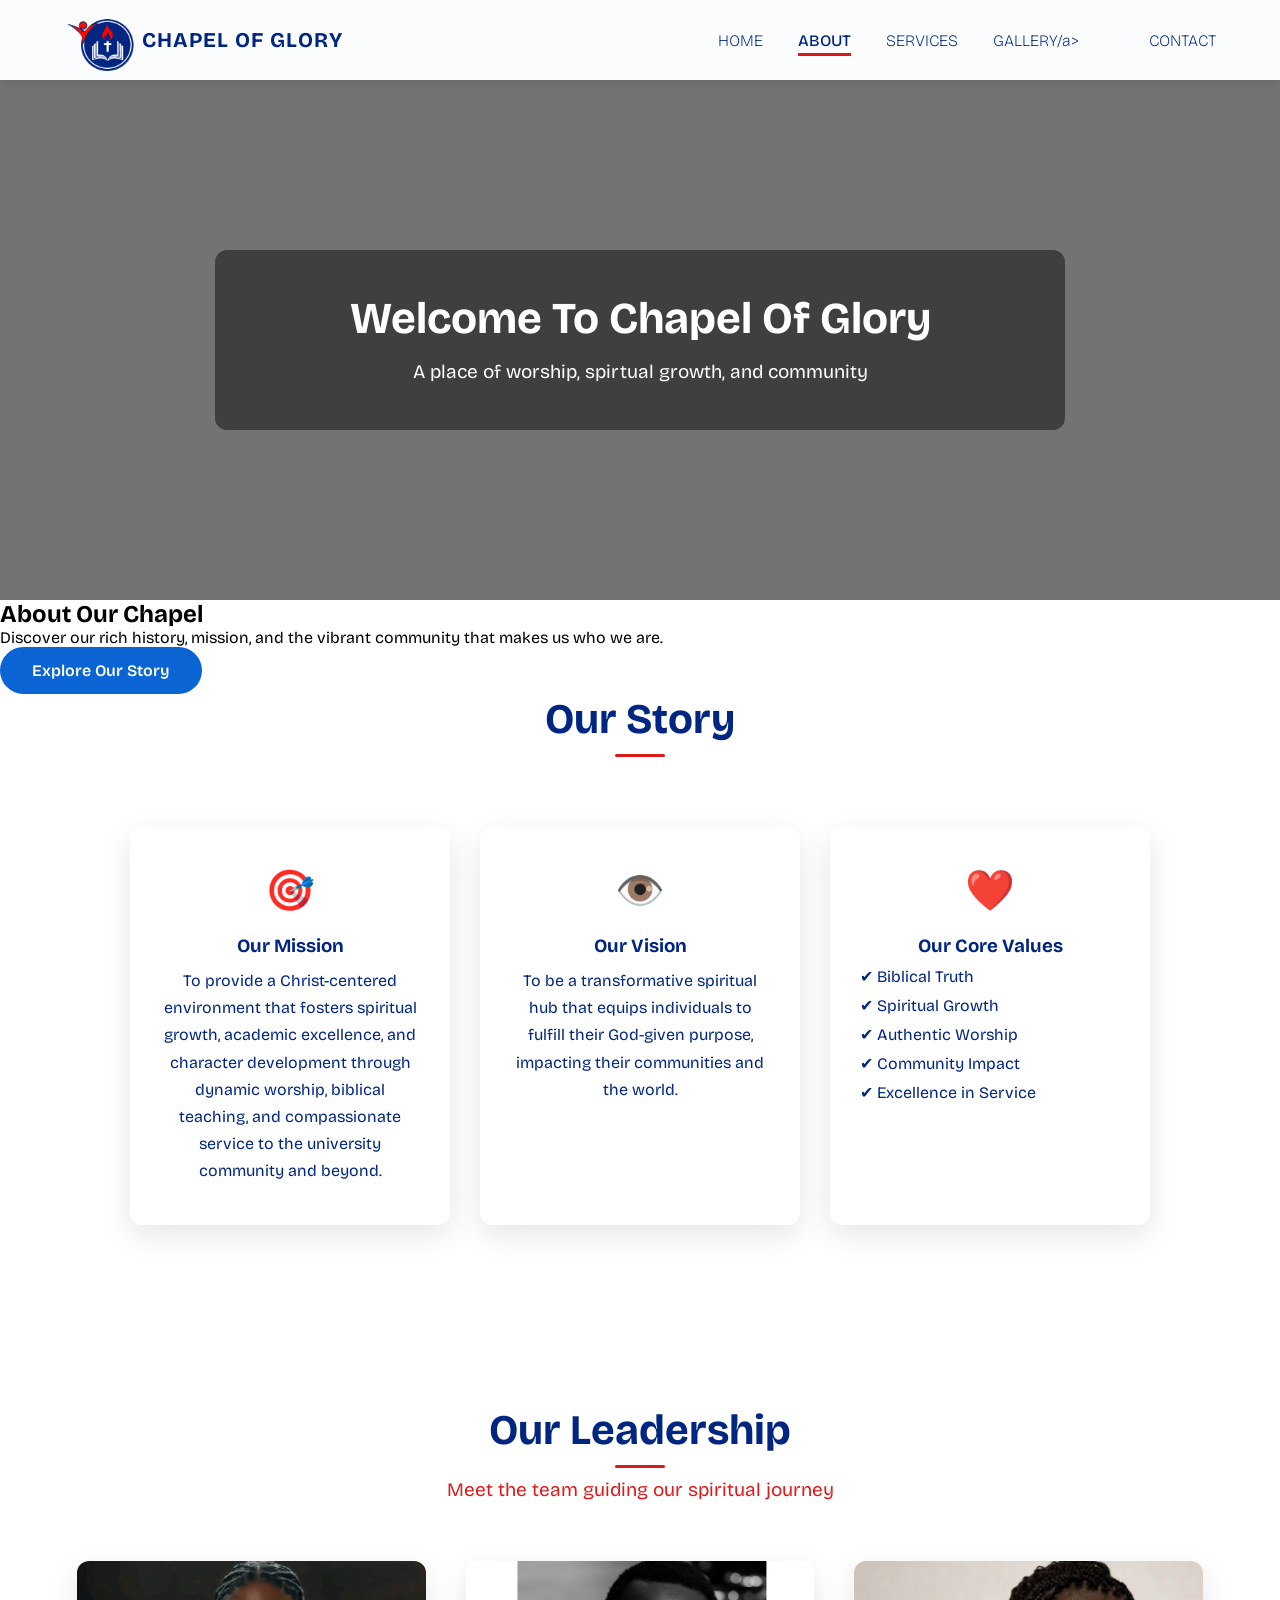
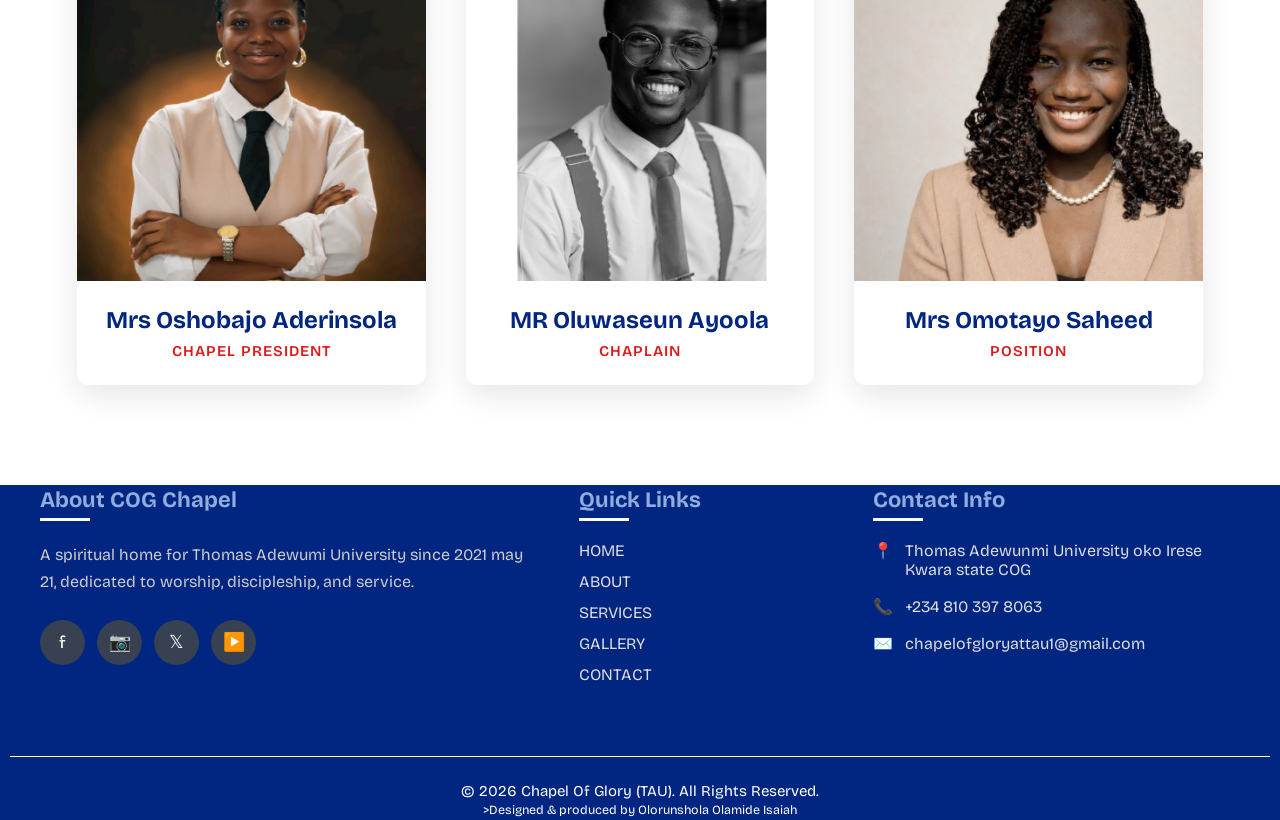
==== about.html @ f12f75ab "Add files via upload" ====
<!doctype html>
<html lang="en">
  <head>
    <meta charset="UTF-8" />
    <meta name="viewport" content="width=device-width, initial-scale=1.0" />
    <link rel="stylesheet" href="about.css" />
    <title>Chapel Of Glory</title>
    <link rel="icon" type="image/png" href="Image/IMG_3424.png" />

    <!-- ✅ Correct Google Icons -->
    <link href="https://fonts.googleapis.com/css2?family=Material+Symbols+Outlined" rel="stylesheet">
  </head>

  <body>

    <nav class="navbar">
      <div class="logo-container">
        <div class="logo">
          <img src="Image/IMG_3424.png" alt="Chapel Of Glory" />
        </div>
        <div class="church-name">CHAPEL OF GLORY</div>
      </div>

      <!-- ✅ Navigation Links (with close button inside) -->
      <ul class="nav-links" id="navLinks">

        <li><a href="index.html">HOME</a></li>
        <li><a href="about.html" class="active">ABOUT</a></li>
        <li><a href="services.html">SERVICES</a></li>
        <li><a href="gallery.html">GALLERY/a></li>
        <li><a href="contact.html">CONTACT</a></li>
      </ul>

      <!-- ✅ Menu Button -->
      <button class="menu-btn" id="menuBtn">
        <span class="material-symbols-outlined" id="menuIcon">menu</span>
      </button>
    </nav>

  </body>
</html>

    <!-- Hero Banner -->
    <section class="hero">
      <video autoplay muted loop playsinline>
        <source
          src="Video/WhatsApp Video 2026-04-13 at 7.07.06 PM.mp4"
          type="video/mp4"
        />
        Your browser does not support this video
      </video>

      <div class="fallback"></div>

      <div class="hero-content">
        <h1 class="hero-title"><b>Welcome To Chapel Of Glory</b></h1>
        <p class="hero-subtitle">
          A place of worship, spirtual growth, and community
        </p>
      </div>
    </section>

<!-- About Section -->
<section id="about" class="about-section">
  <div class="section-content">
    <h2>About Our Chapel</h2>
    <p>
      Discover our rich history, mission, and the vibrant community that makes us who we are.
    </p>
    <a href="#" class="about-btn">Explore Our Story</a>
  </div>
</section>


<!-- About Cards Section -->
<section id="about-cards" class="about-section">
  <div class="cards-heading">
    <h3>Our Story</h3>
  </div>

  <div class="about-cards-container">

     <!-- Mission -->
    <div class="card">
      <div class="icon">🎯</div>
      <h3>Our Mission</h3>
      <p>
        To provide a Christ-centered environment that fosters spiritual growth,
        academic excellence, and character development through dynamic worship,
        biblical teaching, and compassionate service to the university community
        and beyond.
      </p>
    </div>

    <!-- Vision -->
    <div class="card">
      <div class="icon">👁️</div>
      <h3>Our Vision</h3>
      <p>
        To be a transformative spiritual hub that equips individuals to fulfill
        their God-given purpose, impacting their communities and the world.
      </p>
    </div>

    <!-- Core Values -->
    <div class="card">
      <div class="icon">❤️</div>
      <h3>Our Core Values</h3>
      <ul>
        <li>✔ Biblical Truth</li>
        <li>✔ Spiritual Growth</li>
        <li>✔ Authentic Worship</li>
        <li>✔ Community Impact</li>
        <li>✔ Excellence in Service</li>
      </ul>
    </div>

  </div>
</section>




<!-- Our Leadership Section -->
<section class="leadership-section">
  <div class="leadership-container">
    <h2>Our Leadership</h2>
    <p class="leadership-subtitle">Meet the team guiding our spiritual journey</p>

    <div class="leadership-grid">

      <!-- Pastor Oluseyi Alakija -->
      <div class="leader-card">
        <div class="leader-image">
          <img src="Image/1773341175601.png" alt="name">
        </div>
        <div class="leader-info">
          <h3>Mrs Oshobajo Aderinsola</h3>
          <p class="leader-title">Chapel President</p>
        </div>
      </div>

      <!-- NAme -->
      <div class="leader-card">
        <div class="leader-image">
          <img src="Image/1763072846407.jpg" alt="Name">
        </div>
        <div class="leader-info">
          <h3>MR Oluwaseun Ayoola</h3>
          <p class="leader-title">Chaplain</p>
        </div>
      </div>

      <!-- Name -->
      <div class="leader-card">
        <div class="leader-image">
          <img src="Image/1767960322405.jpg" alt="Name">
        </div>
        <div class="leader-info">
          <h3>Mrs Omotayo Saheed</h3>
          <p class="leader-title">Position</p>
        </div>
      </div>

    </div>
  </div>
</section>





 <!-- Footer -->
  <footer class="footer">
        <div class="footer-container">
          <!-- About COG Chapel -->
          <div class="footer-column">
            <h3>About COG Chapel</h3>
            <p>
              A spiritual home for Thomas Adewumi University since 2021 may 21,
              dedicated to worship, discipleship, and service.
            </p>
            
            <!-- Social Media Icons -->
            <div class="social-icons">
              <a href="#" class="social-icon">f</a>
              <a href="#" class="social-icon">📷</a>
              <a href="#" class="social-icon">𝕏</a>
              <a href="#" class="social-icon">▶️</a>
            </div>
          </div>

          <!-- Quick Links -->
          <div class="footer-column">
            <h3>Quick Links</h3>
            <ul>
              <li><a href="index.html">HOME</a></li>
              <li><a href="about.html">ABOUT</a></li>
              <li><a href="gallery.html">SERVICES</a></li>
              <li><a href="events.html">GALLERY</a></li>
              <li><a href="contact.html" class="active">CONTACT</a></li>
            </ul>
          </div>

          <!-- Contact Info -->
          <div class="footer-column">
            <h3>Contact Info</h3>
            <div class="contact-item">
              <span>📍</span>
              <span>Thomas Adewunmi University oko Irese Kwara state COG</span>
            </div>
            <div class="contact-item">
              <span>📞</span>
              <span>+234 810 397 8063</span>
            </div>
            <div class="contact-item">
              <span>✉️</span>
              <span>chapelofgloryattau1@gmail.com</span>
            </div>

            
          </div>
        </div>

        <!-- Bottom Copyright -->
        <div class="footer-bottom">
          <p>© 2026 Chapel Of Glory (TAU). All Rights Reserved.</p>
          <p>
            <small>>Designed & produced by Olorunshola Olamide Isaiah</small>
          </p>
        </div>
      </footer>

 <script>
  const menuBtn = document.getElementById('menuBtn');
  const navLinks = document.getElementById('navLinks');
  const menuIcon = document.getElementById('menuIcon');
  const closeIcon = document.getElementById('closeIcon');

  menuBtn.addEventListener('click', () => {
    navLinks.classList.toggle('active');

    // Change icon between menu and close (X)
    if (navLinks.classList.contains('active')) {
      menuIcon.textContent = 'close';     // Shows X icon
    } else {
      menuIcon.textContent = 'menu';      // Shows hamburger
    }
  });


  const prayerForm = document.getElementById('prayerForm');

  prayerForm.addEventListener('submit', function(e) {
    e.preventDefault();

    const fullName = document.getElementById('fullName').value.trim();
    const email = document.getElementById('email').value.trim();
    const phone = document.getElementById('phone').value.trim();
    const prayerTitle = document.getElementById('prayerTitle').value.trim();
    const prayerPoint = document.getElementById('prayerPoint').value.trim();

    if (!fullName || !email || !prayerPoint) {
      alert("Please fill in your name, email, and prayer request.");
      return;
    }
// The email body content sent to the Prophet will be formatted as follows:
    let body = `New Prayer Request from Chapel of Glory Member\n\n`;
    body += `Name: ${fullName}\n`;
    body += `Email: ${email}\n`;
    if (phone) body += `Phone: ${phone}\n`;
    if (prayerTitle) body += `Prayer Title: ${prayerTitle}\n\n`;
    body += `Prayer Request:\n${prayerPoint}\n\n`;
    body += `Submitted on: ${new Date().toLocaleString()}`;

    const prophetEmail = "olamideolorunshola07@gmail.com";

    const mailtoLink = `mailto:${prophetEmail}?subject=Prayer Request from ${encodeURIComponent(fullName)}&body=${encodeURIComponent(body)}`;

    // Try to open email client
    window.location.href = mailtoLink;

    // Show success message
    const successDiv = document.createElement('div');
    successDiv.className = 'success-message';
    successDiv.innerHTML = `
      <strong>Thank You!</strong><br>
      Your prayer request has been prepared.<br>
      Please check your email app and click <strong>"Send"</strong> to deliver it to the Prophet.
    `;

    prayerForm.appendChild(successDiv);
    successDiv.style.display = 'block';

    // Reset form
    setTimeout(() => {
      prayerForm.reset();
      successDiv.remove();
    }, 4000);
  });
</script>
</body>
</html>
---- about.css ----
@import url("https://fonts.googleapis.com/css2?family=Bricolage+Grotesque:opsz,wght@12..96,200..800&display=swap");
:root {
  --Logo-color: #002681;
  --logo-color-2: #dd1a1a;
  --Logo-color-3: #fff;
}

* {
  margin: 0;
  padding: 0;
  box-sizing: border-box;
  scrollbar-width: thin;
}

body {
  font-family: "Bricolage Grotesque", sans-serif;
}

/* Navbar */
.navbar {
  display: flex;
  align-items: center;
  justify-content: space-between;
  padding: 15px 5%;
  background-color: rgb(251, 252, 253);
  box-shadow: 0 2px 10px rgba(0, 0, 0, 0.1);
  position: sticky;
  top: 0;
  z-index: 1000;
  width: auto;
  height: 80px;
}

.logo-container {
  display: flex;
  align-items: center;
  gap: 3px;
}

.logo {
  width: 75px;
  height: 75px;
  top: 50%;
  left: 70%;
  overflow: hidden;
  animation: flip 2s ease-in-out infinite;
  transform-style: preserve-3d;
}

@keyframes flip {
  0% {
    transform: perspective(800px) rotateY(0deg);
  }
  50% {
    transform: perspective(800px) rotateY(180deg);
  }
}

.logo img {
  width: 100%;
  height: 100%;
  object-fit: contain;
}

.church-name {
  font-size: 21px;
  font-weight: 700;
  color: #002681;
  letter-spacing: 1px;
}

/* Desktop Navigation */
.nav-links {
  display: flex;
  gap: 35px;
  list-style: none;
}

.nav-links a {
  text-decoration: none;
  color: var(--Logo-color);
  font-weight: 200;
  font-size: 16px;
}

.nav-links a:hover {
  color: var(--logo-color-2);
}
.nav-links a:hover {
  color: #003087;
}

.nav-links a.active {
  color: var(--Logo-color);
  position: relative;
  font-weight: 500;
}

.nav-links a.active::after {
  content: "";
  position: absolute;
  bottom: -6px;
  left: 0;
  width: 100%;
  height: 3px;
  background-color: var(--logo-color-2);
}

/* Menu Button */
.menu-btn {
  background: none;
  border: none;
  font-size: 32px;
  color: var(--Logo-color);
  cursor: pointer;
  display: none;
  padding: 5px;
}

/* Mobile Menu */
@media (max-width: 768px) {
  .menu-btn {
    display: block;
  }

  .logo {
    width: 55px;
    height: 55px;
    border-radius: 50%;
  }

  .church-name {
    font-size: 16px;
  }

  .nav-links {
    position: fixed;
    top: 80px;
    left: -100%;
    width: 100%;
    height: calc(70vh - 60px);
    background: var(--Logo-color-3);
    flex-direction: column;
    align-items: center;
    padding-top: 20px;
    gap: 30px;
    transition: 0.3s;
  }

  .nav-links.active {
    left: 0;
  }

  .nav-links a {
    font-size: 18px;
  }
}

/* Hero Banner */
.hero {
  position: relative;
  height: 520px; /* Full screen height */
  display: flex;
  align-items: center;
  justify-content: center;
  overflow: hidden;
}

.hero video {
  position: absolute;
  top: 50%;
  left: 50%;
  min-width: 90%;
  min-height: 50%;
  width: 100%;
  height: auto;
  transform: translate(-50%, -50%);
  object-fit: cover;
  z-index: 10;
}

.hero::after {
  content: "";
  position: absolute;
  top: 0;
  left: 0;
  width: 100%;
  height: 100%;
  background: rgba(0, 0, 0, 0.55); /* Adjust darkness here */
  z-index: 2;
}

.hero-content {
  position: relative;
  z-index: 13;
  background-color: rgba(0, 0, 0, 0.45);
  padding: 45px 80px;
  border-radius: 12px;
  min-width: 850px;
  margin-top: 0;
  text-align: center;
  color: white;
}

.hero-title {
  font-size: 44px;
  font-weight: 700;
  margin-bottom: 16px;
  line-height: 1.1;
}

.hero-subtitle {
  font-size: 19px;
  line-height: 1.4;
}

@media (max-width: 600px) {
  .hero {
    height: 420px;
  }

  .hero-title {
    font-size: 28px;
  }

  .hero-subtitle {
    font-size: 16px;
  }
}

/* Button */
.about-btn {
  display: inline-block;
  background: #0a64d3;
  color: #fff;
  padding: 14px 32px;
  border-radius: 40px;
  text-decoration: none;
  font-weight: 600;
  transition: 0.3s ease;
}

.about-btn:hover {
  background: red;
}


/* Cards Container */
.about-cards-container {
  display: flex;
  gap: 30px;
  justify-content: center;
  flex-wrap: wrap;
  padding: 60px 20px 80px;
  align-items: stretch;
}

/* Section Headings */

.cards-heading {
  max-width: 1200px;
  margin: 0 auto;
  text-align: center;
}
.cards-heading h3{
  font-size: 42px;
  color: var(--Logo-color);
  margin-bottom: 10px;
}

/* Underline Effect */
.cards-heading h3::after {
  content: "";
  display: block;
  width: 50px;
  height: 3px;
  background: var(--logo-color-2);
  margin: 10px auto 0;
  border-radius: 2px;
}

/* Cards */
.card {
  display: block;
  background: var(--Logo-color-3);
  padding: 40px 30px;
  border-radius: 12px;
  width: 320px;
  text-align: center;
  box-shadow: 0 10px 30px rgba(0, 0, 0, 0.1);
  transition: 0.3s ease;
}

.card:hover {
  transform: translateY(-8px);
}

/* Icon */
.icon {
  font-size: 40px;
  color: #f58220;
  margin-bottom: 20px;
}

/* Card Text */
.card h3 {
  color: var(--Logo-color);
  margin-bottom: 10px;
}

.card p {
  color: var(--Logo-color);
  line-height: 1.7;
}

/* List Style */
.card ul {
  list-style: none;
  padding: 0;
  text-align: left;
}

.card ul li {
  margin-bottom: 10px;
  color: var(--Logo-color);
}



/* Our Leadership Section */
.leadership-section {
  padding: 100px 6%;
  background-color: var(--Logo-color-3);
}

.leadership-container {
  max-width: 1200px;
  margin: 0 auto;
  text-align: center;
}

.leadership-container h2 {
  font-size: 42px;
  color: var(--Logo-color);
  margin-bottom: 10px;
}

.leadership-subtitle {
  font-size: 19px;
  color: var(--logo-color-2);
  margin-bottom: 60px;
}

.leadership-grid {
  display: grid;
  grid-template-columns: repeat(auto-fit, minmax(300px, 1fr));
  gap: 40px;
}

.leader-card {
  background: var(--Logo-color-3);
  border-radius: 12px;
  overflow: hidden;
  box-shadow: 0 10px 30px rgba(0, 0, 0, 0.1);
  transition: transform 0.3s ease;
}


.leadership-container h2::after {
  content: "";
  display: block;
  width: 50px;
  height: 3px;
  background: var(--logo-color-2);
  margin: 10px auto 0;
  border-radius: 2px;
}
.leader-card:hover {
  transform: translateY(-10px);
}

.leader-image {
  height: 320px;
  overflow: hidden;
}

.leader-image img {
  width: 100%;
  height: 100%;
  object-fit: cover;
  transition: transform 0.4s ease;
}

.leader-card:hover .leader-image img {
  transform: scale(1.08);
}

.leader-info {
  padding: 25px 20px;
  text-align: center;
}

.leader-info h3 {
  font-size: 24px;
  color: var(--Logo-color);
  margin-bottom: 8px;
}

.leader-title {
  color: var(--logo-color-2);
  font-weight: 600;
  font-size: 15px;
  text-transform: uppercase;
  letter-spacing: 1px;
}

/* Responsive */
@media (max-width: 768px) {
  .leadership-grid {
    grid-template-columns: 1fr;
  }

  .leadership-container h2 {
    font-size: 36px;
  }
}

/* Footer */
.footer {
  background-color: var(--Logo-color);
  color: #ddd;
  padding: 2px 10px;
}

.footer-container {
  max-width: 1200px;
  margin: 0 auto;
  display: grid;
  grid-template-columns: 2fr 1fr 1.5fr;
  gap: 50px;
}

.footer-column h3 {
  color: #91acdf;
  font-size: 22px;
  margin-bottom: 20px;
  position: relative;
  padding-bottom: 8px;
}

.footer-column h3::after {
  content: "";
  position: absolute;
  bottom: 0;
  left: 0;
  width: 50px;
  height: 3px;
  background-color: white;
}

.footer-column p {
  line-height: 1.7;
  color: #ccc;
}

.footer-column ul {
  list-style: none;
  padding: 0;
}

.footer-column ul li {
  margin-bottom: 12px;
}

.footer-column ul a {
  color: #ddd;
  text-decoration: none;
  transition: color 0.3s;
}

.footer-column ul a:hover {
  color: #020f27;
}

.contact-item {
  display: flex;
  align-items: flex-start;
  gap: 12px;
  margin-bottom: 18px;
  font-size: 16px;
}

.social-icons {
  margin-top: 25px;
  display: flex;
  gap: 12px;
}

.social-icon {
  width: 45px;
  height: 45px;
  background-color: #374151;
  color: white;
  border-radius: 50%;
  display: flex;
  align-items: center;
  justify-content: center;
  font-size: 18px;
  text-decoration: none;
  transition: all 0.3s;
}

.social-icon:hover {
  background-color: var(--logo-color-2);
  transform: translateY(-3px);
}

.footer-bottom {
  margin-top: 60px;
  padding-top: 25px;
  border-top: 1px solid white;
  text-align: center;
  color: var(--Logo-color-3);
  font-size: 15px;
}

@media (max-width: 768px) {
  .footer-container {
    grid-template-columns: 1fr;
  }

  .footer-container {
    grid-template-columns: 1fr;
    gap: 40px;
  }

  @media (max-width: 992px) {
    .footer-container {
      grid-template-columns: 1fr 1fr;
    }
  }
}
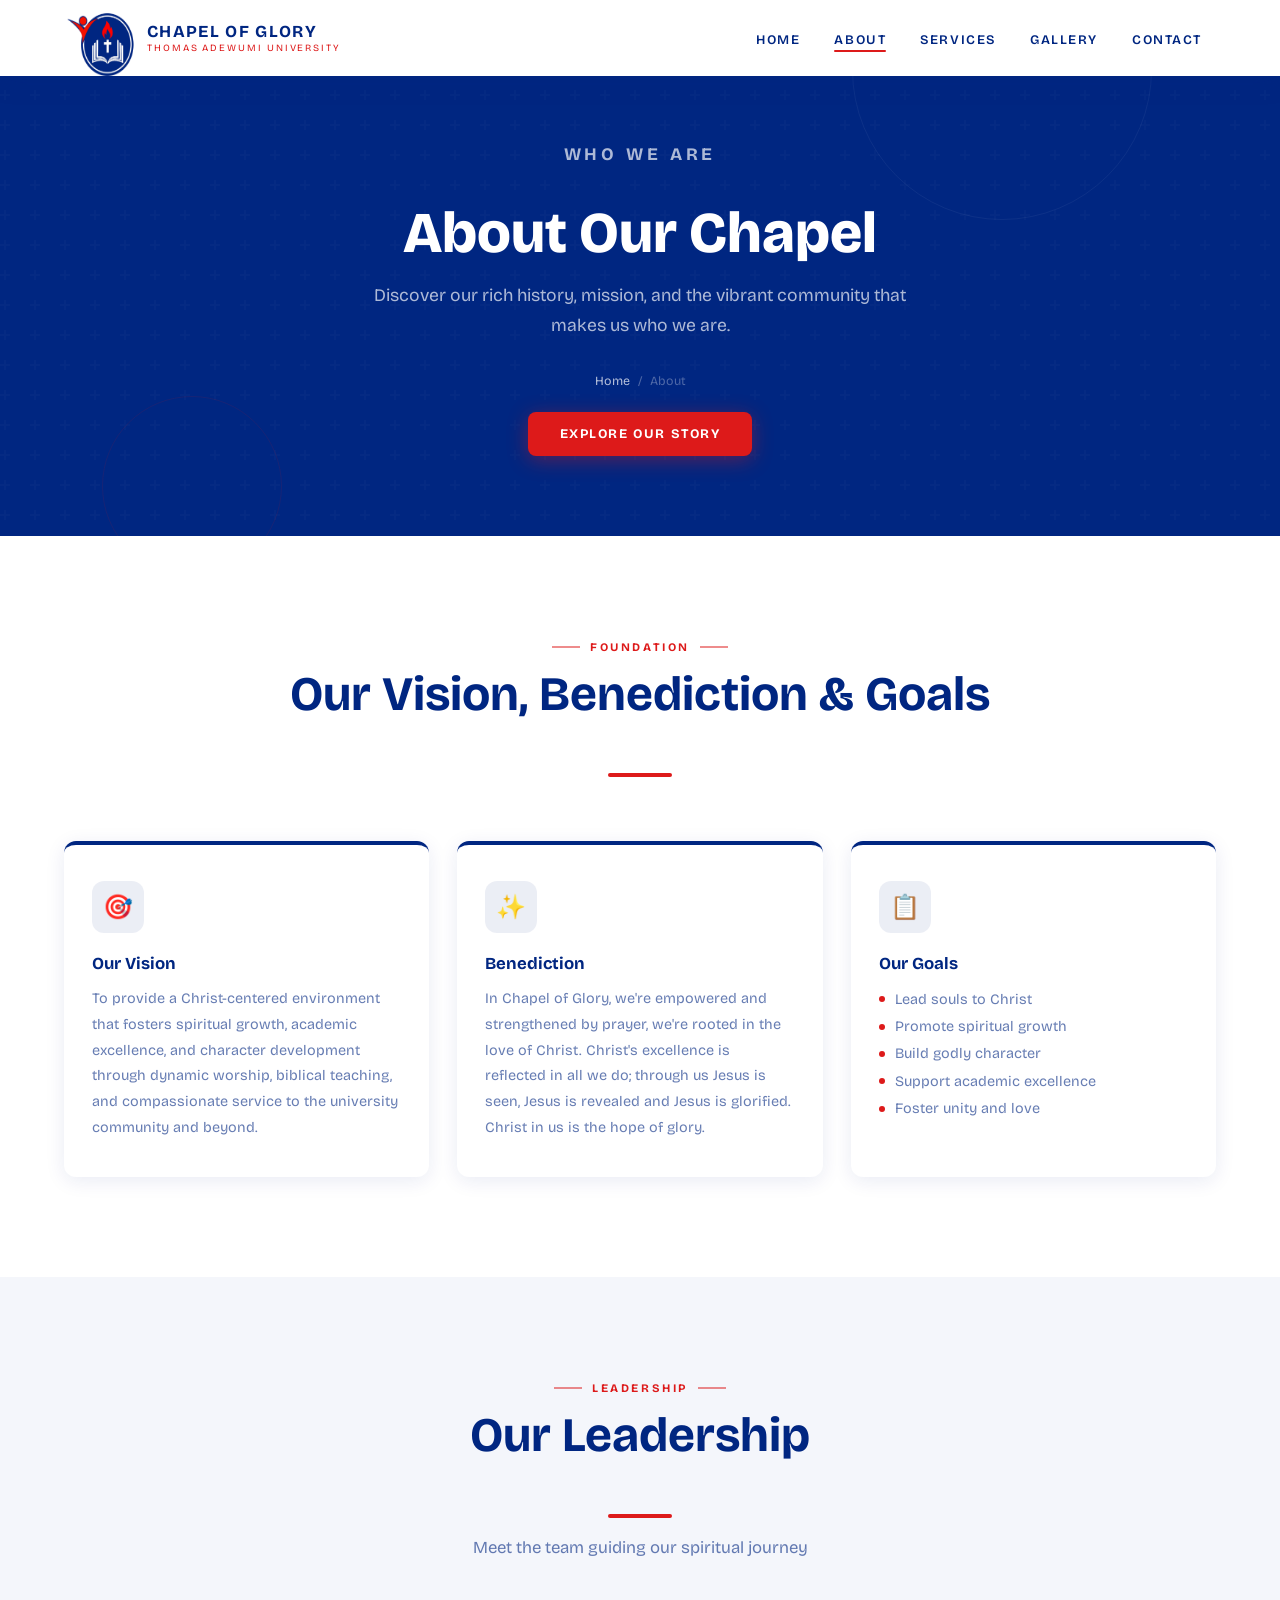
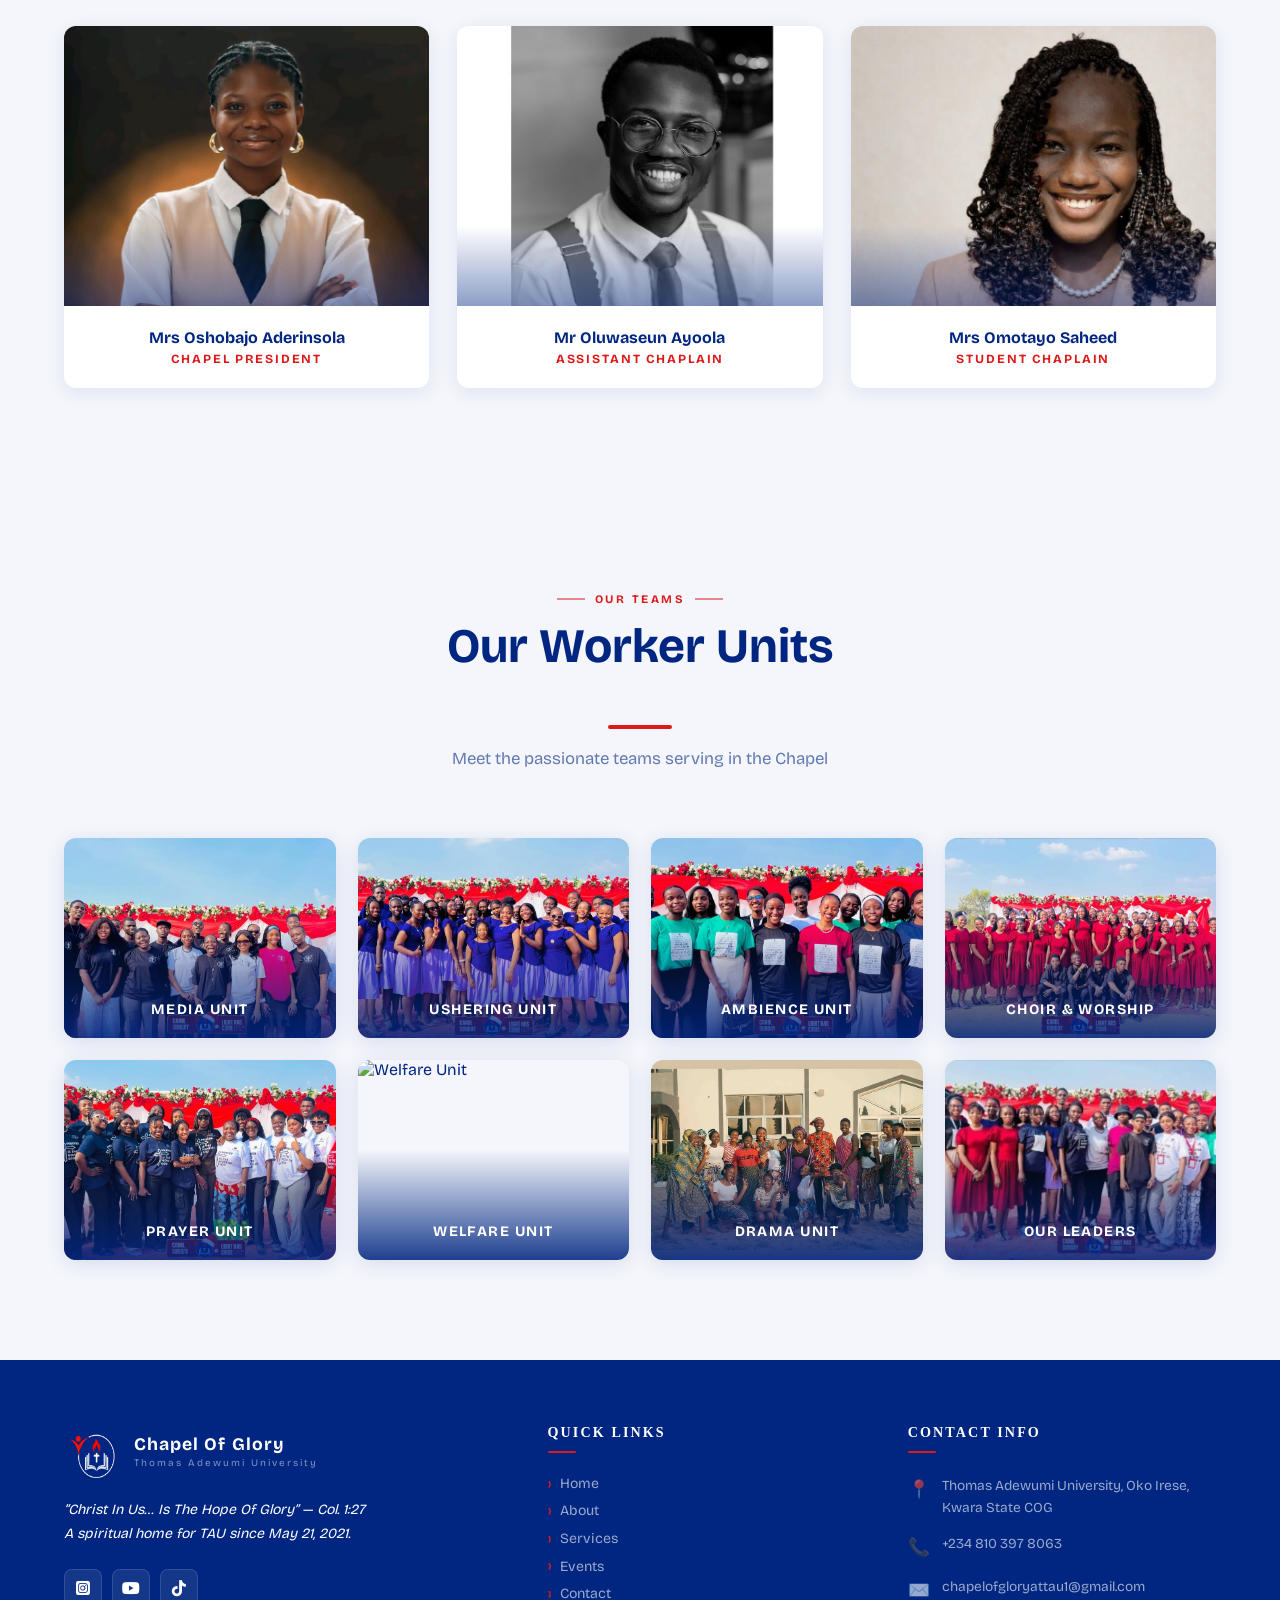
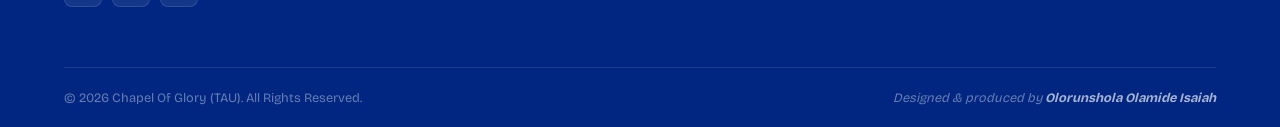
==== commit 7dd54585: "Add files via upload" ====
--- a/about.html
+++ b/about.html
@@ -1,303 +1,357 @@
-<!doctype html>
-<html lang="en">
-  <head>
-    <meta charset="UTF-8" />
-    <meta name="viewport" content="width=device-width, initial-scale=1.0" />
-    <link rel="stylesheet" href="about.css" />
-    <title>Chapel Of Glory</title>
-    <link rel="icon" type="image/png" href="Image/IMG_3424.png" />
-
-    <!-- ✅ Correct Google Icons -->
-    <link href="https://fonts.googleapis.com/css2?family=Material+Symbols+Outlined" rel="stylesheet">
-  </head>
-
-  <body>
-
-    <nav class="navbar">
-      <div class="logo-container">
-        <div class="logo">
-          <img src="Image/IMG_3424.png" alt="Chapel Of Glory" />
-        </div>
-        <div class="church-name">CHAPEL OF GLORY</div>
-      </div>
-
-      <!-- ✅ Navigation Links (with close button inside) -->
-      <ul class="nav-links" id="navLinks">
-
-        <li><a href="index.html">HOME</a></li>
-        <li><a href="about.html" class="active">ABOUT</a></li>
-        <li><a href="services.html">SERVICES</a></li>
-        <li><a href="gallery.html">GALLERY/a></li>
-        <li><a href="contact.html">CONTACT</a></li>
-      </ul>
-
-      <!-- ✅ Menu Button -->
-      <button class="menu-btn" id="menuBtn">
-        <span class="material-symbols-outlined" id="menuIcon">menu</span>
-      </button>
-    </nav>
-
-  </body>
-</html>
-
-    <!-- Hero Banner -->
-    <section class="hero">
-      <video autoplay muted loop playsinline>
-        <source
-          src="Video/WhatsApp Video 2026-04-13 at 7.07.06 PM.mp4"
-          type="video/mp4"
-        />
-        Your browser does not support this video
-      </video>
-
-      <div class="fallback"></div>
-
-      <div class="hero-content">
-        <h1 class="hero-title"><b>Welcome To Chapel Of Glory</b></h1>
-        <p class="hero-subtitle">
-          A place of worship, spirtual growth, and community
-        </p>
-      </div>
-    </section>
-
-<!-- About Section -->
-<section id="about" class="about-section">
-  <div class="section-content">
-    <h2>About Our Chapel</h2>
-    <p>
-      Discover our rich history, mission, and the vibrant community that makes us who we are.
-    </p>
-    <a href="#" class="about-btn">Explore Our Story</a>
-  </div>
-</section>
-
-
-<!-- About Cards Section -->
-<section id="about-cards" class="about-section">
-  <div class="cards-heading">
-    <h3>Our Story</h3>
-  </div>
-
-  <div class="about-cards-container">
-
-     <!-- Mission -->
-    <div class="card">
-      <div class="icon">🎯</div>
-      <h3>Our Mission</h3>
-      <p>
-        To provide a Christ-centered environment that fosters spiritual growth,
-        academic excellence, and character development through dynamic worship,
-        biblical teaching, and compassionate service to the university community
-        and beyond.
-      </p>
-    </div>
-
-    <!-- Vision -->
-    <div class="card">
-      <div class="icon">👁️</div>
-      <h3>Our Vision</h3>
-      <p>
-        To be a transformative spiritual hub that equips individuals to fulfill
-        their God-given purpose, impacting their communities and the world.
-      </p>
-    </div>
-
-    <!-- Core Values -->
-    <div class="card">
-      <div class="icon">❤️</div>
-      <h3>Our Core Values</h3>
-      <ul>
-        <li>✔ Biblical Truth</li>
-        <li>✔ Spiritual Growth</li>
-        <li>✔ Authentic Worship</li>
-        <li>✔ Community Impact</li>
-        <li>✔ Excellence in Service</li>
-      </ul>
-    </div>
-
-  </div>
-</section>
-
-
-
-
-<!-- Our Leadership Section -->
-<section class="leadership-section">
-  <div class="leadership-container">
-    <h2>Our Leadership</h2>
-    <p class="leadership-subtitle">Meet the team guiding our spiritual journey</p>
-
-    <div class="leadership-grid">
-
-      <!-- Pastor Oluseyi Alakija -->
-      <div class="leader-card">
-        <div class="leader-image">
-          <img src="Image/1773341175601.png" alt="name">
-        </div>
-        <div class="leader-info">
-          <h3>Mrs Oshobajo Aderinsola</h3>
-          <p class="leader-title">Chapel President</p>
-        </div>
-      </div>
-
-      <!-- NAme -->
-      <div class="leader-card">
-        <div class="leader-image">
-          <img src="Image/1763072846407.jpg" alt="Name">
-        </div>
-        <div class="leader-info">
-          <h3>MR Oluwaseun Ayoola</h3>
-          <p class="leader-title">Chaplain</p>
-        </div>
-      </div>
-
-      <!-- Name -->
-      <div class="leader-card">
-        <div class="leader-image">
-          <img src="Image/1767960322405.jpg" alt="Name">
-        </div>
-        <div class="leader-info">
-          <h3>Mrs Omotayo Saheed</h3>
-          <p class="leader-title">Position</p>
-        </div>
-      </div>
-
-    </div>
-  </div>
-</section>
-
-
-
-
-
- <!-- Footer -->
-  <footer class="footer">
-        <div class="footer-container">
-          <!-- About COG Chapel -->
-          <div class="footer-column">
-            <h3>About COG Chapel</h3>
-            <p>
-              A spiritual home for Thomas Adewumi University since 2021 may 21,
-              dedicated to worship, discipleship, and service.
-            </p>
-            
-            <!-- Social Media Icons -->
-            <div class="social-icons">
-              <a href="#" class="social-icon">f</a>
-              <a href="#" class="social-icon">📷</a>
-              <a href="#" class="social-icon">𝕏</a>
-              <a href="#" class="social-icon">▶️</a>
-            </div>
-          </div>
-
-          <!-- Quick Links -->
-          <div class="footer-column">
-            <h3>Quick Links</h3>
-            <ul>
-              <li><a href="index.html">HOME</a></li>
-              <li><a href="about.html">ABOUT</a></li>
-              <li><a href="gallery.html">SERVICES</a></li>
-              <li><a href="events.html">GALLERY</a></li>
-              <li><a href="contact.html" class="active">CONTACT</a></li>
-            </ul>
-          </div>
-
-          <!-- Contact Info -->
-          <div class="footer-column">
-            <h3>Contact Info</h3>
-            <div class="contact-item">
-              <span>📍</span>
-              <span>Thomas Adewunmi University oko Irese Kwara state COG</span>
-            </div>
-            <div class="contact-item">
-              <span>📞</span>
-              <span>+234 810 397 8063</span>
-            </div>
-            <div class="contact-item">
-              <span>✉️</span>
-              <span>chapelofgloryattau1@gmail.com</span>
-            </div>
-
-            
-          </div>
-        </div>
-
-        <!-- Bottom Copyright -->
-        <div class="footer-bottom">
-          <p>© 2026 Chapel Of Glory (TAU). All Rights Reserved.</p>
-          <p>
-            <small>>Designed & produced by Olorunshola Olamide Isaiah</small>
-          </p>
-        </div>
-      </footer>
-
- <script>
-  const menuBtn = document.getElementById('menuBtn');
-  const navLinks = document.getElementById('navLinks');
-  const menuIcon = document.getElementById('menuIcon');
-  const closeIcon = document.getElementById('closeIcon');
-
-  menuBtn.addEventListener('click', () => {
-    navLinks.classList.toggle('active');
-
-    // Change icon between menu and close (X)
-    if (navLinks.classList.contains('active')) {
-      menuIcon.textContent = 'close';     // Shows X icon
-    } else {
-      menuIcon.textContent = 'menu';      // Shows hamburger
-    }
-  });
-
-
-  const prayerForm = document.getElementById('prayerForm');
-
-  prayerForm.addEventListener('submit', function(e) {
-    e.preventDefault();
-
-    const fullName = document.getElementById('fullName').value.trim();
-    const email = document.getElementById('email').value.trim();
-    const phone = document.getElementById('phone').value.trim();
-    const prayerTitle = document.getElementById('prayerTitle').value.trim();
-    const prayerPoint = document.getElementById('prayerPoint').value.trim();
-
-    if (!fullName || !email || !prayerPoint) {
-      alert("Please fill in your name, email, and prayer request.");
-      return;
-    }
-// The email body content sent to the Prophet will be formatted as follows:
-    let body = `New Prayer Request from Chapel of Glory Member\n\n`;
-    body += `Name: ${fullName}\n`;
-    body += `Email: ${email}\n`;
-    if (phone) body += `Phone: ${phone}\n`;
-    if (prayerTitle) body += `Prayer Title: ${prayerTitle}\n\n`;
-    body += `Prayer Request:\n${prayerPoint}\n\n`;
-    body += `Submitted on: ${new Date().toLocaleString()}`;
-
-    const prophetEmail = "olamideolorunshola07@gmail.com";
-
-    const mailtoLink = `mailto:${prophetEmail}?subject=Prayer Request from ${encodeURIComponent(fullName)}&body=${encodeURIComponent(body)}`;
-
-    // Try to open email client
-    window.location.href = mailtoLink;
-
-    // Show success message
-    const successDiv = document.createElement('div');
-    successDiv.className = 'success-message';
-    successDiv.innerHTML = `
-      <strong>Thank You!</strong><br>
-      Your prayer request has been prepared.<br>
-      Please check your email app and click <strong>"Send"</strong> to deliver it to the Prophet.
-    `;
-
-    prayerForm.appendChild(successDiv);
-    successDiv.style.display = 'block';
-
-    // Reset form
-    setTimeout(() => {
-      prayerForm.reset();
-      successDiv.remove();
-    }, 4000);
-  });
-</script>
-</body>
-</html>+<!doctype html>
+<html lang="en">
+  <head>
+    <meta charset="UTF-8" />
+    <meta name="viewport" content="width=device-width, initial-scale=1.0" />
+    <title>About — Chapel Of Glory</title>
+    <link rel="stylesheet" href="style.css" />
+    <link rel="icon" href="Image/IMG_3424.png" type="image/png" />
+    <link
+      rel="stylesheet"
+      href="https://cdnjs.cloudflare.com/ajax/libs/font-awesome/6.5.2/css/all.min.css"
+    />
+  </head>
+  <body>
+    <!-- NAVBAR -->
+    <nav class="navbar">
+      <div class="nav-brand">
+        <img
+          src="Image/IMG_3424.png"
+          alt="Chapel Of Glory Logo"
+          class="nav-logo"
+        />
+        <div class="nav-title">
+          Chapel Of Glory<span>Thomas Adewumi University</span>
+        </div>
+      </div>
+      <ul class="nav-links">
+        <li><a href="index.html">Home</a></li>
+        <li><a href="about.html">About</a></li>
+        <li><a href="services.html">Services</a></li>
+        <li><a href="gallary.html">Gallery</a></li>
+        <li><a href="contact.html">Contact</a></li>
+      </ul>
+      <button class="hamburger" aria-label="Toggle mobile menu">
+        <span></span><span></span><span></span>
+      </button>
+    </nav>
+    <nav class="mobile-nav">
+      <a href="index.html">Home</a>
+      <a href="about.html">About</a>
+      <a href="services.html">Services</a>
+      <a href="gallary.html">Gallery</a>
+      <a href="contact.html">Contact</a>
+    </nav>
+
+    <!-- PAGE HERO -->
+    <header class="page-hero">
+      <div class="page-hero-ring page-hero-ring-1" aria-hidden="true"></div>
+      <div class="page-hero-ring page-hero-ring-2" aria-hidden="true"></div>
+      <div class="page-hero-content">
+        <p class="page-hero-tag">Who We Are</p>
+        <h1>About Our Chapel</h1>
+        <p>
+          Discover our rich history, mission, and the vibrant community that
+          makes us who we are.
+        </p>
+        <nav class="breadcrumb" aria-label="Breadcrumb">
+          <a href="index.html">Home</a>
+          <span aria-hidden="true">/</span>
+          <span aria-current="page">About</span>
+        </nav>
+        <a
+          href="https://midex554.github.io/COG/www.youtube.com/@chapelofglorytau3418"
+          class="btn btn-primary"
+          style="margin-top: 24px"
+          >Explore Our Story</a
+        >
+      </div>
+    </header>
+
+    <!-- VISION / BENEDICTION / GOALS -->
+    <section class="section">
+      <div class="section-head reveal">
+        <p class="section-eyebrow">Foundation</p>
+        <h2 class="section-title">Our Vision, Benediction &amp; Goals</h2>
+        <div class="section-divider"></div>
+      </div>
+      <div class="vision-grid">
+        <div class="vision-card reveal reveal-delay-1">
+          <div class="vision-icon">🎯</div>
+          <h3>Our Vision</h3>
+          <p>
+            To provide a Christ-centered environment that fosters spiritual
+            growth, academic excellence, and character development through
+            dynamic worship, biblical teaching, and compassionate service to the
+            university community and beyond.
+          </p>
+        </div>
+        <div class="vision-card reveal reveal-delay-2">
+          <div class="vision-icon">✨</div>
+          <h3>Benediction</h3>
+          <p>
+            In Chapel of Glory, we're empowered and strengthened by prayer,
+            we're rooted in the love of Christ. Christ's excellence is reflected
+            in all we do; through us Jesus is seen, Jesus is revealed and Jesus
+            is glorified. Christ in us is the hope of glory.
+          </p>
+        </div>
+        <div class="vision-card reveal reveal-delay-3">
+          <div class="vision-icon">📋</div>
+          <h3>Our Goals</h3>
+          <ul>
+            <li>Lead souls to Christ</li>
+            <li>Promote spiritual growth</li>
+            <li>Build godly character</li>
+            <li>Support academic excellence</li>
+            <li>Foster unity and love</li>
+          </ul>
+        </div>
+      </div>
+    </section>
+
+    <!-- LEADERSHIP -->
+    <section class="section section-alt">
+      <div class="section-head reveal">
+        <p class="section-eyebrow">Leadership</p>
+        <h2 class="section-title">Our Leadership</h2>
+        <div class="section-divider"></div>
+        <p class="section-subtitle">
+          Meet the team guiding our spiritual journey
+        </p>
+      </div>
+      <div class="leadership-grid">
+        <div class="leader-card reveal reveal-delay-1">
+          <div class="leader-img-wrap">
+            <img
+              src="Image/1773341175601.png"
+              alt="Mrs Oshobajo Aderinsola"
+              loading="lazy"
+            />
+          </div>
+          <div class="leader-info">
+            <p class="leader-name">Mrs Oshobajo Aderinsola</p>
+            <p class="leader-role">Chapel President</p>
+          </div>
+        </div>
+        <div class="leader-card reveal reveal-delay-2">
+          <div class="leader-img-wrap">
+            <img
+              src="Image/1763072846407.jpg"
+              alt="Mr Oluwaseun Ayoola"
+              loading="lazy"
+            />
+          </div>
+          <div class="leader-info">
+            <p class="leader-name">Mr Oluwaseun Ayoola</p>
+            <p class="leader-role">Assistant Chaplain</p>
+          </div>
+        </div>
+        <div class="leader-card reveal reveal-delay-3">
+          <div class="leader-img-wrap">
+            <img
+              src="Image/1767960322405.jpg"
+              alt="Mrs Omotayo Saheed"
+              loading="lazy"
+            />
+          </div>
+          <div class="leader-info">
+            <p class="leader-name">Mrs Omotayo Saheed</p>
+            <p class="leader-role">Student Chaplain</p>
+          </div>
+        </div>
+      </div>
+    </section>
+
+    <!-- WORKER HEADS 
+  <section class="section">
+    <div class="section-head reveal">
+      <p class="section-eyebrow">Servant Leaders</p>
+      <h2 class="section-title">Our Worker Heads</h2>
+      <div class="section-divider"></div>
+      <p class="section-subtitle">Dedicated leaders serving in various departments</p>
+    </div>
+    <div class="worker-grid">
+      <div class="worker-card reveal reveal-delay-1">
+        <img src="images/worker-head1.jpg" alt="Bro. John Adebayo" class="worker-img" loading="lazy" />
+        <div class="worker-info">
+          <p class="worker-name">Bro. John Adebayo</p>
+          <p class="worker-pos">Head, Media &amp; Publicity</p>
+        </div>
+      </div>
+      <div class="worker-card reveal reveal-delay-2">
+        <img src="images/worker-head2.jpg" alt="Sis. Faith Oluwaseun" class="worker-img" loading="lazy" />
+        <div class="worker-info">
+          <p class="worker-name">Sis. Faith Oluwaseun</p>
+          <p class="worker-pos">Head, Ushering Unit</p>
+        </div>
+      </div>
+      <div class="worker-card reveal reveal-delay-3">
+        <img src="images/worker-head3.jpg" alt="Bro. David Oladipo" class="worker-img" loading="lazy" />
+        <div class="worker-info">
+          <p class="worker-name">Bro. David Oladipo</p>
+          <p class="worker-pos">Head, Technical &amp; Sound</p>
+        </div>
+      </div>
+      <div class="worker-card reveal reveal-delay-4">
+        <img src="images/worker-head3.jpg" alt="Bro. David Oladipo" class="worker-img" loading="lazy" />
+        <div class="worker-info">
+          <p class="worker-name">Bro. David Oladipo</p>
+          <p class="worker-pos">Head, Technical &amp; Sound</p>
+        </div>
+      </div>
+      <div class="worker-card reveal reveal-delay-1">
+        <img src="images/worker-head3.jpg" alt="Bro. David Oladipo" class="worker-img" loading="lazy" />
+        <div class="worker-info">
+          <p class="worker-name">Bro. David Oladipo</p>
+          <p class="worker-pos">Head, Technical &amp; Sound</p>
+        </div>
+      </div>
+      <div class="worker-card reveal reveal-delay-2">
+        <img src="images/worker-head3.jpg" alt="Bro. David Oladipo" class="worker-img" loading="lazy" />
+        <div class="worker-info">
+          <p class="worker-name">Bro. David Oladipo</p>
+          <p class="worker-pos">Head, Technical &amp; Sound</p>
+        </div>
+      </div>
+    </div>
+  </section> -->
+
+    <!-- WORKER UNITS -->
+    <section class="section section-alt">
+      <div class="section-head reveal">
+        <p class="section-eyebrow">Our Teams</p>
+        <h2 class="section-title">Our Worker Units</h2>
+        <div class="section-divider"></div>
+        <p class="section-subtitle">
+          Meet the passionate teams serving in the Chapel
+        </p>
+      </div>
+      <div class="units-grid">
+        <div class="unit-card reveal reveal-delay-1">
+          <img src="Image/Media (2).jpg" alt="Media Unit" loading="lazy" />
+          <div class="unit-overlay">
+            <span class="unit-name">Media Unit</span>
+          </div>
+        </div>
+        <div class="unit-card reveal reveal-delay-2">
+          <img src="Image/usher.jpeg" alt="Ushering Unit" loading="lazy" />
+          <div class="unit-overlay">
+            <span class="unit-name">Ushering Unit</span>
+          </div>
+        </div>
+        <div class="unit-card reveal reveal-delay-3">
+          <img src="Image/ambience.jpeg" alt="Ambience Unit" loading="lazy" />
+          <div class="unit-overlay">
+            <span class="unit-name">Ambience Unit</span>
+          </div>
+        </div>
+        <div class="unit-card reveal reveal-delay-4">
+          <img src="Image/choirUnit.jpg" alt="Choir & Worship" loading="lazy" />
+          <div class="unit-overlay">
+            <span class="unit-name">Choir &amp; Worship</span>
+          </div>
+        </div>
+        <div class="unit-card reveal reveal-delay-1">
+          <img src="Image/prayer.jpeg" alt="Prayer Unit" loading="lazy" />
+          <div class="unit-overlay">
+            <span class="unit-name">Prayer Unit</span>
+          </div>
+        </div>
+        <div class="unit-card reveal reveal-delay-2">
+          <img src="images/welfare.jpg" alt="Welfare Unit" loading="lazy" />
+          <div class="unit-overlay">
+            <span class="unit-name">Welfare Unit</span>
+          </div>
+        </div>
+        <div class="unit-card reveal reveal-delay-3">
+          <img src="Image/DramaUnit.jpg" alt="Drama Unit" loading="lazy" />
+          <div class="unit-overlay">
+            <span class="unit-name">Drama Unit</span>
+          </div>
+        </div>
+        <div class="unit-card reveal reveal-delay-4">
+          <img src="Image/Our leaders.jpg" alt="Our Leaders" loading="lazy" />
+          <div class="unit-overlay">
+            <span class="unit-name">Our Leaders</span>
+          </div>
+        </div>
+      </div>
+    </section>
+
+    <!-- FOOTER -->
+    <footer>
+      <div class="footer-grid">
+        <div class="footer-brand">
+          <div class="footer-logo-row">
+            <img
+              src="Image/IMG_3424.png"
+              alt="Chapel Of Glory Logo"
+              class="footer-logo"
+            />
+            <div class="footer-brand-name">
+              Chapel Of Glory
+              <small>Thomas Adewumi University</small>
+            </div>
+          </div>
+          <p class="footer-tagline">
+            &ldquo;Christ In Us&hellip; Is The Hope Of Glory&rdquo; — Col.
+            1:27<br />
+            A spiritual home for TAU since May 21, 2021.
+          </p>
+          <div class="footer-socials">
+            <a
+              href="https://www.instagram.com/chapelofgloryattau1?igsh=MWRhb3Nqc2I4Y2tsZw%3D%3D&utm_source=qr"
+              ><i class="fa-brands fa-square-instagram"></i
+            ></a>
+            <a href="https://www.youtube.com/@chapelofglorytau3418"
+              ><i class="fa-brands fa-youtube"></i
+            ></a>
+            <i class="fa-brands fa-tiktok"></i>
+          </div>
+        </div>
+
+        <div class="footer-col">
+          <h4>Quick Links</h4>
+          <div class="footer-links">
+            <a href="index.html">Home</a>
+            <a href="about.html">About</a>
+            <a href="services.html">Services</a>
+            <a href="events.html">Events</a>
+            <a href="contact.html">Contact</a>
+          </div>
+        </div>
+
+        <div class="footer-col">
+          <h4>Contact Info</h4>
+          <div class="footer-contact-item">
+            <span class="icon">📍</span>
+            <span>Thomas Adewumi University, Oko Irese, Kwara State COG</span>
+          </div>
+          <div class="footer-contact-item">
+            <span class="icon">📞</span>
+            <span><a href="tel:+2348103978063">+234 810 397 8063</a></span>
+          </div>
+          <div class="footer-contact-item">
+            <span class="icon">✉️</span>
+            <span
+              ><a href="mailto:chapelofgloryattau1@gmail.com"
+                >chapelofgloryattau1@gmail.com</a
+              ></span
+            >
+          </div>
+        </div>
+      </div>
+
+      <div class="footer-bottom">
+        <span>&copy; 2026 Chapel Of Glory (TAU). All Rights Reserved.</span>
+        <span class="footer-credit"
+          >Designed &amp; produced by
+          <strong>Olorunshola Olamide Isaiah</strong></span
+        >
+      </div>
+    </footer>
+
+    <script src="main.js"></script>
+  </body>
+</html>
--- a/style.css
+++ b/style.css
@@ -0,0 +1,1840 @@
+/* ============================================================
+   CHAPEL OF GLORY — Global Stylesheet
+   Designer: Olorunshola Olamide Isaiah
+   ============================================================ */
+
+@import url("https://fonts.googleapis.com/css2?family=Bricolage+Grotesque:opsz,wght@12..96,200..800&family=Urbanist:ital,wght@0,100..900;1,100..900&display=swap");
+
+:root {
+  --Logo-color: #002681;
+  --logo-color-2: #dd1a1a;
+  --Logo-color-3: #fff;
+
+  /* Derived utility tokens — still only the 3 palette colors */
+  --navy: var(--Logo-color);
+  --red: var(--logo-color-2);
+  --white: var(--Logo-color-3);
+
+  --nav-h: 76px;
+  --radius: 12px;
+  --transition: 0.35s cubic-bezier(0.4, 0, 0.2, 1);
+  --shadow: 0 8px 32px rgba(0, 38, 129, 0.18);
+  --shadow-lift: 0 20px 50px rgba(0, 38, 129, 0.28);
+}
+
+/* ── Reset ── */
+*,
+*::before,
+*::after {
+  box-sizing: border-box;
+  margin: 0;
+  padding: 0;
+}
+html {
+  scroll-behavior: smooth;
+  font-size: 16px;
+}
+body {
+  font-family: "Bricolage Grotesque", sans-serif;
+  background: var(--white);
+  color: var(--navy);
+  overflow-x: hidden;
+  scrollbar-color: var(--Logo-color);
+}
+::-webkit-scrollbar {
+  width: 6px;
+}
+::-webkit-scrollbar-track {
+  background: var(--white);
+}
+::-webkit-scrollbar-thumb {
+  background: var(--Logo-color);
+  border-radius: 10px;
+}
+
+img {
+  max-width: 100%;
+  display: block;
+}
+a {
+  text-decoration: none;
+  color: inherit;
+}
+ul {
+  list-style: none;
+}
+button,
+input,
+select,
+textarea {
+  font-family: inherit;
+}
+
+/* ── Fade-in on load ── */
+body {
+  opacity: 0;
+  animation: bodyFadeIn 0.6s ease 0.1s forwards;
+}
+@keyframes bodyFadeIn {
+  to {
+    opacity: 1;
+  }
+}
+
+/* ============================================================
+   NAVBAR
+   ============================================================ */
+.navbar {
+  position: fixed;
+  top: 0;
+  left: 0;
+  width: 100%;
+  z-index: 1000;
+  height: var(--nav-h);
+  display: flex;
+  align-items: center;
+  background: var(--Logo-color-3);
+  backdrop-filter: blur(14px);
+  -webkit-backdrop-filter: blur(14px);
+  box-shadow: 0 2px 24px rgba(0, 38, 129, 0.3);
+  padding: 0 5%;
+  transition:
+    background var(--transition),
+    box-shadow var(--transition);
+}
+.navbar.scrolled {
+  background: transparent;
+  box-shadow: none;
+}
+
+.nav-brand {
+  display: flex;
+  align-items: center;
+  gap: 8px;
+  flex-shrink: 0;
+}
+.nav-logo {
+  width: 75px;
+  height: 75px;
+  top: 50%;
+  left: 70%;
+  overflow: hidden;
+  animation: flip 2s ease-in-out infinite;
+  transform-style: preserve-3d;
+}
+
+@keyframes flip {
+  0% {
+    transform: perspective(800px) rotateY(0deg);
+  }
+  50% {
+    transform: perspective(800px) rotateY(180deg);
+  }
+}
+.nav-title {
+  font-family: "Bricolage Grotesque", serif;
+  font-weight: 700;
+  font-size: 1.05rem;
+  color: var(--Logo-color);
+  letter-spacing: 0.08em;
+  line-height: 1.2;
+  text-transform: uppercase;
+  margin-top: 0;
+}
+.nav-title span {
+  display: block;
+  font-size: 0.6rem;
+  letter-spacing: 0.2em;
+  color: var(--logo-color-2);
+  font-weight: 400;
+  font-family: "Bricolage Grotesque", sans-serif;
+  margin-top: 1px;
+}
+
+.nav-links {
+  display: flex;
+  align-items: center;
+  gap: 6px;
+  margin-left: auto;
+}
+.nav-links a {
+  position: relative;
+  color: var(--Logo-color);
+  font-weight: 600;
+  font-size: 0.82rem;
+  letter-spacing: 0.12em;
+  text-transform: uppercase;
+  padding: 8px 14px;
+  border-radius: 6px;
+  transition:
+    color var(--transition),
+    background var(--transition);
+  overflow: hidden;
+}
+.nav-links a::after {
+  content: "";
+  position: absolute;
+  bottom: 4px;
+  left: 14px;
+  right: 14px;
+  height: 2px;
+  background: var(--red);
+  border-radius: 2px;
+  transform: scaleX(0);
+  transform-origin: left;
+  transition: transform var(--transition);
+}
+.nav-links a:hover::after,
+.nav-links a.active::after {
+  transform: scaleX(1);
+}
+.nav-links a:hover,
+.nav-links a.active {
+  color: var(--Logo-color);
+}
+
+/* Hamburger */
+.hamburger {
+  display: none;
+  flex-direction: column;
+  justify-content: center;
+  align-items: center;
+  gap: 5px;
+  width: 44px;
+  height: 44px;
+  background: var(--white);
+  border: none;
+  border-radius: 8px;
+  cursor: pointer;
+  margin-left: auto;
+  transition: background var(--transition);
+}
+.hamburger:hover {
+  background: rgba(255, 255, 255, 0.85);
+}
+.hamburger span {
+  display: block;
+  width: 24px;
+  height: 2px;
+  background: var(--Logo-color);
+  border-radius: 2px;
+  transition:
+    transform 0.35s ease,
+    opacity 0.35s ease;
+}
+.hamburger.open span:nth-child(1) {
+  transform: translateY(7px) rotate(45deg);
+}
+.hamburger.open span:nth-child(2) {
+  opacity: 0;
+  transform: scaleX(0);
+}
+.hamburger.open span:nth-child(3) {
+  transform: translateY(-7px) rotate(-45deg);
+}
+
+/* Mobile nav overlay */
+.mobile-nav {
+  position: fixed;
+  inset: var(--nav-h) 0 0 0;
+  z-index: 999;
+  background: var(--Logo-color-3);
+  display: flex;
+  flex-direction: column;
+  align-items: center;
+  justify-content: center;
+  gap: 4px;
+  opacity: 0;
+  pointer-events: none;
+  transform: translateY(-12px);
+  transition:
+    opacity 0.35s ease,
+    transform 0.35s ease;
+}
+.mobile-nav.open {
+  opacity: 1;
+  pointer-events: all;
+  transform: translateY(0);
+}
+.mobile-nav a {
+  color: var(--Logo-color);
+  font-family: "Bricolage Grotesque", serif;
+  font-size: 1.5rem;
+  letter-spacing: 0.12em;
+  font-weight: 700;
+  padding: 14px 40px;
+  border-radius: 10px;
+  width: 80%;
+  text-align: center;
+  position: relative;
+  transition: background var(--transition);
+}
+.mobile-nav a::before {
+  content: "";
+  position: absolute;
+  left: 0;
+  top: 50%;
+  transform: translateY(-50%) scaleY(0);
+  width: 4px;
+  height: 60%;
+  background: var(--red);
+  border-radius: 0 4px 4px 0;
+  transition: transform var(--transition);
+}
+.mobile-nav a:hover {
+  background: rgba(255, 255, 255, 0.07);
+}
+.mobile-nav a:hover::before {
+  transform: translateY(-50%) scaleY(1);
+}
+
+/* ============================================================
+   HERO
+   ============================================================ */
+.hero {
+  min-height: 100vh;
+  position: relative;
+  display: flex;
+  align-items: center;
+  justify-content: center;
+  overflow: hidden;
+  background: var(--navy);
+}
+.hero-video {
+  position: absolute;
+  inset: 0;
+  width: 100%;
+  height: 100%;
+  object-fit: cover;
+  opacity: 1; /* full video — no blue tint */
+  z-index: 0;
+}
+.hero-overlay {
+  position: absolute;
+  inset: 0;
+  /* Dark-only overlay so the video shows naturally */
+  background: linear-gradient(
+    to bottom,
+    rgba(0, 0, 0, 0.45) 0%,
+    rgba(0, 0, 0, 0.35) 50%,
+    rgba(0, 0, 0, 0.6) 100%
+  );
+  z-index: 1;
+}
+/* geometric accent rings */
+.hero-ring {
+  position: absolute;
+  z-index: 2;
+  border-radius: 50%;
+  border: 1px solid rgba(255, 255, 255, 0.06);
+  animation: ringPulse 6s ease-in-out infinite;
+}
+.hero-ring-1 {
+  width: 420px;
+  height: 420px;
+  top: -100px;
+  right: -100px;
+  animation-delay: 0s;
+}
+.hero-ring-2 {
+  width: 280px;
+  height: 280px;
+  top: 40px;
+  right: 60px;
+  animation-delay: 1.5s;
+  border-color: rgba(221, 26, 26, 0.12);
+}
+.hero-ring-3 {
+  width: 600px;
+  height: 600px;
+  bottom: -200px;
+  left: -200px;
+  animation-delay: 3s;
+}
+@keyframes ringPulse {
+  0%,
+  100% {
+    transform: scale(1);
+    opacity: 0.6;
+  }
+  50% {
+    transform: scale(1.05);
+    opacity: 1;
+  }
+}
+
+.hero-content {
+  position: relative;
+  z-index: 3;
+  text-align: center;
+  max-width: 820px;
+  padding: 0 24px;
+}
+.hero-tag {
+  display: inline-flex;
+  align-items: center;
+  gap: 8px;
+  background: rgba(221, 26, 26, 0.15);
+  border: 1px solid rgba(221, 26, 26, 0.4);
+  color: var(--white);
+  font-size: 0.72rem;
+  font-weight: 700;
+  letter-spacing: 0.22em;
+  text-transform: uppercase;
+  padding: 6px 18px;
+  border-radius: 100px;
+  margin-bottom: 28px;
+  opacity: 0;
+  animation: slideDown 0.7s ease 0.4s forwards;
+}
+.hero-tag::before {
+  content: "";
+  width: 6px;
+  height: 6px;
+  background: var(--red);
+  border-radius: 50%;
+  animation: blink 1.5s ease infinite;
+}
+@keyframes blink {
+  0%,
+  100% {
+    opacity: 1;
+  }
+  50% {
+    opacity: 0.3;
+  }
+}
+
+.hero-title {
+  font-family: "Bricolage Grotesque", serif;
+  font-size: clamp(2.4rem, 6vw, 4.6rem);
+  font-weight: 900;
+  color: var(--white);
+  line-height: 1.1;
+  letter-spacing: 0.02em;
+  margin-bottom: 20px;
+  opacity: 0;
+  animation: slideUp 0.8s ease 0.6s forwards;
+}
+.hero-title em {
+  font-style: normal;
+  color: var(--red);
+  position: relative;
+}
+.hero-title em::after {
+  content: "";
+  position: absolute;
+  bottom: -4px;
+  left: 0;
+  right: 0;
+  height: 3px;
+  background: var(--red);
+  border-radius: 2px;
+  transform-origin: left;
+  transform: scaleX(0);
+  animation: underlineGrow 0.8s ease 1.2s forwards;
+}
+@keyframes underlineGrow {
+  to {
+    transform: scaleX(1);
+  }
+}
+
+.hero-verse {
+  font-size: clamp(0.9rem, 2vw, 1.15rem);
+  color: rgba(255, 255, 255, 0.75);
+  font-style: italic;
+  letter-spacing: 0.04em;
+  margin-bottom: 44px;
+  opacity: 0;
+  animation: slideUp 0.8s ease 0.9s forwards;
+}
+.hero-actions {
+  display: flex;
+  align-items: center;
+  justify-content: center;
+  gap: 16px;
+  flex-wrap: wrap;
+  opacity: 0;
+  animation: slideUp 0.8s ease 1.1s forwards;
+}
+
+@keyframes slideUp {
+  from {
+    opacity: 0;
+    transform: translateY(28px);
+  }
+  to {
+    opacity: 1;
+    transform: translateY(0);
+  }
+}
+@keyframes slideDown {
+  from {
+    opacity: 0;
+    transform: translateY(-20px);
+  }
+  to {
+    opacity: 1;
+    transform: translateY(0);
+  }
+}
+
+/* ── Scroll indicator ── */
+.hero-scroll {
+  position: absolute;
+  bottom: 32px;
+  left: 50%;
+  transform: translateX(-50%);
+  z-index: 3;
+  display: flex;
+  flex-direction: column;
+  align-items: center;
+  gap: 8px;
+  color: rgba(255, 255, 255, 0.5);
+  font-size: 0.65rem;
+  letter-spacing: 0.2em;
+  text-transform: uppercase;
+  animation: scrollBounce 2s ease infinite;
+}
+.hero-scroll::before {
+  content: "";
+  width: 1px;
+  height: 40px;
+  background: linear-gradient(to bottom, transparent, rgba(255, 255, 255, 0.5));
+}
+@keyframes scrollBounce {
+  0%,
+  100% {
+    transform: translateX(-50%) translateY(0);
+  }
+  50% {
+    transform: translateX(-50%) translateY(8px);
+  }
+}
+
+/* ============================================================
+   BUTTONS
+   ============================================================ */
+.btn {
+  display: inline-flex;
+  align-items: center;
+  gap: 10px;
+  padding: 14px 32px;
+  border-radius: 8px;
+  font-weight: 700;
+  font-size: 0.82rem;
+  letter-spacing: 0.12em;
+  text-transform: uppercase;
+  transition:
+    transform var(--transition),
+    box-shadow var(--transition),
+    background var(--transition);
+  cursor: pointer;
+  border: none;
+  position: relative;
+  overflow: hidden;
+}
+.btn::after {
+  content: "";
+  position: absolute;
+  inset: 0;
+  background: rgba(255, 255, 255, 0.12);
+  opacity: 0;
+  transition: opacity var(--transition);
+}
+.btn:hover::after {
+  opacity: 1;
+}
+.btn:hover {
+  transform: translateY(-3px);
+  box-shadow: var(--shadow-lift);
+}
+.btn:active {
+  transform: translateY(-1px);
+}
+
+.btn-primary {
+  background: var(--red);
+  color: var(--white);
+  box-shadow: 0 4px 20px rgba(221, 26, 26, 0.4);
+}
+.btn-primary:hover {
+  box-shadow: 0 8px 32px rgba(221, 26, 26, 0.55);
+}
+
+.btn-outline {
+  background: transparent;
+  color: var(--white);
+  border: 2px solid rgba(255, 255, 255, 0.5);
+}
+.btn-outline:hover {
+  border-color: var(--white);
+}
+
+.btn-navy {
+  background: var(--navy);
+  color: var(--white);
+  box-shadow: 0 4px 20px rgba(0, 38, 129, 0.35);
+}
+.btn-red {
+  background: var(--red);
+  color: var(--white);
+  box-shadow: 0 4px 20px rgba(221, 26, 26, 0.3);
+}
+
+/* ============================================================
+   SECTION COMMON
+   ============================================================ */
+.section {
+  padding: 100px 5%;
+}
+.section-alt {
+  background: #f4f6fb;
+}
+.section-dark {
+  background: var(--navy);
+  color: var(--white);
+}
+
+.section-head {
+  text-align: center;
+  margin-bottom: 64px;
+}
+.section-eyebrow {
+  display: inline-block;
+  font-size: 0.72rem;
+  font-weight: 700;
+  letter-spacing: 0.22em;
+  text-transform: uppercase;
+  color: var(--red);
+  margin-bottom: 12px;
+  position: relative;
+}
+.section-eyebrow::before,
+.section-eyebrow::after {
+  content: "";
+  position: absolute;
+  top: 50%;
+  width: 28px;
+  height: 1px;
+  background: var(--red);
+  transform: translateY(-50%);
+}
+.section-eyebrow::before {
+  right: calc(100% + 10px);
+}
+.section-eyebrow::after {
+  left: calc(100% + 10px);
+}
+
+.section-title {
+  font-family: "Bricolage Grotesque", serif;
+  font-size: clamp(1.8rem, 4vw, 3rem);
+  font-weight: 700;
+  line-height: 1.18;
+  color: var(--navy);
+}
+.section-dark .section-title {
+  color: var(--white);
+}
+
+.section-subtitle {
+  margin-top: 16px;
+  font-size: 1.05rem;
+  color: rgba(0, 38, 129, 0.6);
+  max-width: 560px;
+  margin-left: auto;
+  margin-right: auto;
+  line-height: 1.7;
+}
+.section-dark .section-subtitle {
+  color: rgba(255, 255, 255, 0.65);
+}
+
+/* Divider */
+.section-divider {
+  width: 64px;
+  height: 4px;
+  background: var(--red);
+  border-radius: 4px;
+  margin: 20px auto 0;
+}
+
+/* ============================================================
+   CARDS — universal
+   ============================================================ */
+.card {
+  background: var(--white);
+  border-radius: var(--radius);
+  box-shadow: 0 4px 20px rgba(0, 38, 129, 0.09);
+  overflow: hidden;
+  transition:
+    transform var(--transition),
+    box-shadow var(--transition);
+  position: relative;
+}
+.card:hover {
+  transform: translateY(-8px);
+  box-shadow: var(--shadow-lift);
+}
+
+.card-img-wrap {
+  overflow: hidden;
+}
+.card-img-wrap img {
+  width: 100%;
+  height: 220px;
+  object-fit: cover;
+  transition: transform 0.6s ease;
+}
+.card:hover .card-img-wrap img {
+  transform: scale(1.07);
+}
+
+.card-body {
+  padding: 24px;
+}
+.card-title {
+  font-family: "Bricolage Grotesque", serif;
+  font-size: 1.05rem;
+  font-weight: 700;
+  color: var(--navy);
+  margin-bottom: 8px;
+}
+.card-text {
+  font-size: 0.9rem;
+  color: rgba(0, 38, 129, 0.6);
+  line-height: 1.7;
+}
+
+/* ============================================================
+   GRIDS
+   ============================================================ */
+.grid-2 {
+  display: grid;
+  grid-template-columns: repeat(2, 1fr);
+  gap: 32px;
+}
+.grid-3 {
+  display: grid;
+  grid-template-columns: repeat(3, 1fr);
+  gap: 28px;
+}
+.grid-4 {
+  display: grid;
+  grid-template-columns: repeat(4, 1fr);
+  gap: 24px;
+}
+
+/* ============================================================
+   OVERVIEW / MISSION (index)
+   ============================================================ */
+.overview-grid {
+  display: grid;
+  grid-template-columns: 1fr 1fr;
+  gap: 60px;
+  align-items: center;
+}
+.overview-text h2 {
+  font-family: "Bricolage Grotesque", serif;
+  font-size: clamp(1.6rem, 3vw, 2.4rem);
+  color: var(--navy);
+  font-weight: 700;
+  margin-bottom: 20px;
+  line-height: 1.2;
+}
+.overview-text p {
+  font-size: 0.95rem;
+  color: rgba(0, 38, 129, 0.68);
+  line-height: 1.85;
+  margin-bottom: 16px;
+}
+.overview-img-wrap {
+  position: relative;
+  border-radius: var(--radius);
+  overflow: hidden;
+  box-shadow: var(--shadow);
+}
+.overview-img-wrap img {
+  width: 100%;
+  height: 420px;
+  object-fit: cover;
+  transition: transform 0.6s ease;
+}
+.overview-img-wrap:hover img {
+  transform: scale(1.04);
+}
+.overview-img-wrap::after {
+  content: "";
+  position: absolute;
+  bottom: 0;
+  left: 0;
+  right: 0;
+  height: 120px;
+  background: linear-gradient(to top, rgba(0, 38, 129, 0.5), transparent);
+}
+
+/* ============================================================
+   STATS BAR
+   ============================================================ */
+.stats-bar {
+  background: var(--navy);
+  padding: 48px 5%;
+  display: grid;
+  grid-template-columns: repeat(4, 1fr);
+  gap: 16px;
+}
+.stat-item {
+  text-align: center;
+  padding: 20px;
+  position: relative;
+}
+.stat-item:not(:last-child)::after {
+  content: "";
+  position: absolute;
+  right: 0;
+  top: 20%;
+  height: 60%;
+  width: 1px;
+  background: rgba(255, 255, 255, 0.15);
+}
+.stat-number {
+  font-family: "Bricolage Grotesque", serif;
+  font-size: 2.6rem;
+  font-weight: 900;
+  color: var(--white);
+  line-height: 1;
+  margin-bottom: 6px;
+}
+.stat-number span {
+  color: var(--red);
+}
+.stat-label {
+  font-size: 0.75rem;
+  letter-spacing: 0.18em;
+  text-transform: uppercase;
+  color: rgba(255, 255, 255, 0.6);
+  font-weight: 600;
+}
+
+/* ============================================================
+   ABOUT PAGE
+   ============================================================ */
+.vision-grid {
+  display: grid;
+  grid-template-columns: 1fr 1fr 1fr;
+  gap: 28px;
+}
+.vision-card {
+  background: var(--white);
+  border-radius: var(--radius);
+  padding: 36px 28px;
+  box-shadow: 0 4px 20px rgba(0, 38, 129, 0.09);
+  border-top: 4px solid var(--navy);
+  transition:
+    transform var(--transition),
+    box-shadow var(--transition),
+    border-color var(--transition);
+}
+.vision-card:hover {
+  transform: translateY(-8px);
+  box-shadow: var(--shadow-lift);
+  border-color: var(--red);
+}
+.vision-icon {
+  width: 52px;
+  height: 52px;
+  border-radius: 12px;
+  background: rgba(0, 38, 129, 0.08);
+  display: flex;
+  align-items: center;
+  justify-content: center;
+  font-size: 1.5rem;
+  margin-bottom: 20px;
+}
+.vision-card h3 {
+  font-family: "Bricolage Grotesque", serif;
+  font-size: 1.05rem;
+  font-weight: 700;
+  color: var(--navy);
+  margin-bottom: 12px;
+}
+.vision-card p {
+  font-size: 0.9rem;
+  color: rgba(0, 38, 129, 0.6);
+  line-height: 1.8;
+}
+.vision-card ul {
+  padding-left: 0;
+}
+.vision-card ul li {
+  font-size: 0.9rem;
+  color: rgba(0, 38, 129, 0.6);
+  line-height: 1.9;
+  display: flex;
+  align-items: center;
+  gap: 10px;
+}
+.vision-card ul li::before {
+  content: "";
+  width: 6px;
+  height: 6px;
+  border-radius: 50%;
+  background: var(--red);
+  flex-shrink: 0;
+}
+
+/* Leadership */
+.leadership-grid {
+  display: grid;
+  grid-template-columns: repeat(3, 1fr);
+  gap: 28px;
+}
+.leader-card {
+  background: var(--white);
+  border-radius: var(--radius);
+  overflow: hidden;
+  box-shadow: 0 4px 20px rgba(0, 38, 129, 0.09);
+  text-align: center;
+  transition:
+    transform var(--transition),
+    box-shadow var(--transition);
+}
+.leader-card:hover {
+  transform: translateY(-8px);
+  box-shadow: var(--shadow-lift);
+}
+.leader-img-wrap {
+  position: relative;
+  overflow: hidden;
+}
+.leader-img-wrap img {
+  width: 100%;
+  height: 280px;
+  object-fit: cover;
+  object-position: top center;
+  transition: transform 0.6s ease;
+}
+.leader-card:hover .leader-img-wrap img {
+  transform: scale(1.06);
+}
+.leader-img-wrap::after {
+  content: "";
+  position: absolute;
+  bottom: 0;
+  left: 0;
+  right: 0;
+  height: 80px;
+  background: linear-gradient(to top, rgba(0, 38, 129, 0.45), transparent);
+}
+.leader-info {
+  padding: 22px;
+}
+.leader-name {
+  font-family: "Bricolage Grotesque", serif;
+  font-size: 1rem;
+  font-weight: 700;
+  color: var(--navy);
+  margin-bottom: 4px;
+}
+.leader-role {
+  font-size: 0.78rem;
+  font-weight: 700;
+  letter-spacing: 0.15em;
+  text-transform: uppercase;
+  color: var(--red);
+}
+
+/* Worker heads */
+.worker-grid {
+  display: grid;
+  grid-template-columns: repeat(4, 1fr);
+  gap: 22px;
+}
+.worker-card {
+  background: var(--white);
+  border-radius: var(--radius);
+  overflow: hidden;
+  box-shadow: 0 4px 16px rgba(0, 38, 129, 0.09);
+  text-align: center;
+  transition:
+    transform var(--transition),
+    box-shadow var(--transition);
+}
+.worker-card:hover {
+  transform: translateY(-6px);
+  box-shadow: var(--shadow-lift);
+}
+.worker-img {
+  width: 100%;
+  height: 180px;
+  object-fit: cover;
+  object-position: top center;
+  transition: transform 0.5s ease;
+}
+.worker-card:hover .worker-img {
+  transform: scale(1.06);
+}
+.worker-info {
+  padding: 16px;
+}
+.worker-name {
+  font-family: "Bricolage Grotesque", serif;
+  font-size: 0.88rem;
+  font-weight: 700;
+  color: var(--navy);
+}
+.worker-pos {
+  font-size: 0.75rem;
+  color: var(--red);
+  font-weight: 600;
+  letter-spacing: 0.1em;
+  margin-top: 3px;
+}
+
+/* Units grid */
+.units-grid {
+  display: grid;
+  grid-template-columns: repeat(4, 1fr);
+  gap: 22px;
+}
+.unit-card {
+  border-radius: var(--radius);
+  overflow: hidden;
+  position: relative;
+  cursor: pointer;
+  box-shadow: 0 4px 20px rgba(0, 38, 129, 0.12);
+  transition:
+    transform var(--transition),
+    box-shadow var(--transition);
+}
+.unit-card:hover {
+  transform: translateY(-6px) scale(1.01);
+  box-shadow: var(--shadow-lift);
+}
+.unit-card img {
+  width: 100%;
+  height: 200px;
+  object-fit: cover;
+  transition: transform 0.6s ease;
+}
+.unit-card:hover img {
+  transform: scale(1.1);
+}
+.unit-overlay {
+  position: absolute;
+  inset: 0;
+  background: linear-gradient(
+    to top,
+    rgba(0, 38, 129, 0.88) 0%,
+    transparent 55%
+  );
+  display: flex;
+  align-items: flex-end;
+  justify-content: center;
+  padding-bottom: 20px;
+}
+.unit-name {
+  font-family: "Bricolage Grotesque", serif;
+  font-size: 0.9rem;
+  font-weight: 700;
+  color: var(--white);
+  letter-spacing: 0.1em;
+  text-transform: uppercase;
+}
+
+/* ============================================================
+   SERVICES PAGE
+   ============================================================ */
+.services-grid {
+  display: grid;
+  grid-template-columns: repeat(3, 1fr);
+  gap: 28px;
+}
+.service-card {
+  background: var(--white);
+  border-radius: var(--radius);
+  padding: 36px 28px;
+  box-shadow: 0 4px 20px rgba(0, 38, 129, 0.09);
+  border-left: 4px solid transparent;
+  transition:
+    transform var(--transition),
+    box-shadow var(--transition),
+    border-color var(--transition);
+  position: relative;
+  overflow: hidden;
+}
+.service-card::before {
+  content: "";
+  position: absolute;
+  top: 0;
+  right: 0;
+  width: 80px;
+  height: 80px;
+  background: rgba(0, 38, 129, 0.04);
+  border-radius: 0 var(--radius) 0 80px;
+  transition: background var(--transition);
+}
+.service-card:hover {
+  transform: translateY(-8px);
+  box-shadow: var(--shadow-lift);
+  border-color: var(--red);
+}
+.service-card:hover::before {
+  background: rgba(221, 26, 26, 0.06);
+}
+
+.service-icon {
+  font-size: 2rem;
+  margin-bottom: 20px;
+  display: inline-block;
+  transition: transform var(--transition);
+}
+.service-card:hover .service-icon {
+  transform: scale(1.15) rotate(-5deg);
+}
+.service-card h3 {
+  font-family: "Bricolage Grotesque", serif;
+  font-size: 1.05rem;
+  font-weight: 700;
+  color: var(--navy);
+  margin-bottom: 10px;
+}
+.service-card p {
+  font-size: 0.9rem;
+  color: rgba(0, 38, 129, 0.6);
+  line-height: 1.8;
+}
+.service-meta {
+  margin-top: 16px;
+  font-size: 0.78rem;
+  font-weight: 700;
+  letter-spacing: 0.1em;
+  color: var(--red);
+  text-transform: uppercase;
+}
+
+/* Schedule table */
+.schedule-table {
+  width: 100%;
+  border-collapse: collapse;
+  border-radius: var(--radius);
+  overflow: hidden;
+  box-shadow: var(--shadow);
+}
+.schedule-table thead {
+  background: var(--navy);
+}
+.schedule-table thead th {
+  padding: 18px 24px;
+  text-align: left;
+  font-family: "Bricolage Grotesque", serif;
+  font-size: 0.8rem;
+  font-weight: 700;
+  letter-spacing: 0.15em;
+  text-transform: uppercase;
+  color: var(--white);
+}
+.schedule-table tbody tr {
+  border-bottom: 1px solid rgba(0, 38, 129, 0.06);
+  transition: background var(--transition);
+}
+.schedule-table tbody tr:hover {
+  background: rgba(0, 38, 129, 0.04);
+}
+.schedule-table tbody td {
+  padding: 18px 24px;
+  font-size: 0.9rem;
+  color: rgba(0, 38, 129, 0.75);
+}
+.schedule-table tbody td:first-child {
+  font-weight: 700;
+  color: var(--navy);
+}
+.badge {
+  display: inline-block;
+  padding: 3px 10px;
+  border-radius: 100px;
+  font-size: 0.72rem;
+  font-weight: 700;
+  letter-spacing: 0.08em;
+  text-transform: uppercase;
+}
+.badge-navy {
+  background: rgba(0, 38, 129, 0.1);
+  color: var(--navy);
+}
+.badge-red {
+  background: rgba(221, 26, 26, 0.1);
+  color: var(--red);
+}
+
+/* ============================================================
+   EVENTS PAGE
+   ============================================================ */
+.events-grid {
+  display: grid;
+  grid-template-columns: repeat(3, 1fr);
+  gap: 28px;
+}
+.event-card {
+  background: var(--white);
+  border-radius: var(--radius);
+  overflow: hidden;
+  box-shadow: 0 4px 20px rgba(0, 38, 129, 0.09);
+  transition:
+    transform var(--transition),
+    box-shadow var(--transition);
+}
+.event-card:hover {
+  transform: translateY(-8px);
+  box-shadow: var(--shadow-lift);
+}
+.event-card-top {
+  background: var(--navy);
+  padding: 28px 24px 20px;
+  position: relative;
+  overflow: hidden;
+}
+.event-card-top::after {
+  content: "";
+  position: absolute;
+  top: -30px;
+  right: -30px;
+  width: 120px;
+  height: 120px;
+  border-radius: 50%;
+  background: rgba(255, 255, 255, 0.04);
+}
+.event-date-badge {
+  display: flex;
+  align-items: center;
+  gap: 12px;
+}
+.event-day {
+  font-family: "Bricolage Grotesque", serif;
+  font-size: 2.8rem;
+  font-weight: 900;
+  color: var(--white);
+  line-height: 1;
+}
+.event-month-year {
+  display: flex;
+  flex-direction: column;
+  gap: 2px;
+}
+.event-month {
+  font-size: 0.75rem;
+  font-weight: 700;
+  letter-spacing: 0.2em;
+  text-transform: uppercase;
+  color: var(--red);
+}
+.event-year {
+  font-size: 0.72rem;
+  color: rgba(255, 255, 255, 0.5);
+  letter-spacing: 0.1em;
+}
+.event-card-body {
+  padding: 24px;
+}
+.event-title {
+  font-family: "Bricolage Grotesque", serif;
+  font-size: 1.05rem;
+  font-weight: 700;
+  color: var(--navy);
+  margin-bottom: 8px;
+}
+.event-meta {
+  display: flex;
+  flex-direction: column;
+  gap: 5px;
+  margin-bottom: 14px;
+}
+.event-meta span {
+  font-size: 0.8rem;
+  color: rgba(0, 38, 129, 0.55);
+  display: flex;
+  align-items: center;
+  gap: 8px;
+}
+.event-meta span::before {
+  content: attr(data-icon);
+  font-size: 0.9rem;
+}
+.event-desc {
+  font-size: 0.88rem;
+  color: rgba(0, 38, 129, 0.65);
+  line-height: 1.75;
+}
+
+/* ============================================================
+   CONTACT PAGE
+   ============================================================ */
+.contact-grid {
+  display: grid;
+  grid-template-columns: 1fr 1.4fr;
+  gap: 52px;
+  align-items: start;
+}
+.contact-info-panel {
+  display: flex;
+  flex-direction: column;
+  gap: 24px;
+}
+.contact-info-card {
+  background: var(--white);
+  border-radius: var(--radius);
+  padding: 24px 28px;
+  box-shadow: 0 4px 20px rgba(0, 38, 129, 0.09);
+  display: flex;
+  align-items: flex-start;
+  gap: 18px;
+  transition:
+    transform var(--transition),
+    box-shadow var(--transition);
+}
+.contact-info-card:hover {
+  transform: translateX(6px);
+  box-shadow: var(--shadow-lift);
+}
+.contact-icon {
+  width: 46px;
+  height: 46px;
+  border-radius: 10px;
+  background: rgba(0, 38, 129, 0.08);
+  display: flex;
+  align-items: center;
+  justify-content: center;
+  font-size: 1.3rem;
+  flex-shrink: 0;
+}
+.contact-info-card h4 {
+  font-family: "Bricolage Grotesque", serif;
+  font-size: 0.88rem;
+  font-weight: 700;
+  color: var(--navy);
+  margin-bottom: 4px;
+}
+.contact-info-card p,
+.contact-info-card a {
+  font-size: 0.88rem;
+  color: rgba(0, 38, 129, 0.6);
+  line-height: 1.6;
+}
+.contact-info-card a:hover {
+  color: var(--red);
+}
+
+/* Form */
+.contact-form-panel {
+  background: var(--white);
+  border-radius: var(--radius);
+  padding: 42px 40px;
+  box-shadow: var(--shadow);
+  border-top: 4px solid var(--navy);
+}
+.contact-form-panel h3 {
+  font-family: "Bricolage Grotesque", serif;
+  font-size: 1.35rem;
+  font-weight: 700;
+  color: var(--navy);
+  margin-bottom: 8px;
+}
+.contact-form-panel p {
+  font-size: 0.88rem;
+  color: rgba(0, 38, 129, 0.55);
+  margin-bottom: 32px;
+  line-height: 1.7;
+}
+.form-row {
+  display: grid;
+  grid-template-columns: 1fr 1fr;
+  gap: 16px;
+  margin-bottom: 16px;
+}
+.form-group {
+  display: flex;
+  flex-direction: column;
+  gap: 6px;
+  margin-bottom: 16px;
+}
+.form-group label {
+  font-size: 0.78rem;
+  font-weight: 700;
+  letter-spacing: 0.1em;
+  text-transform: uppercase;
+  color: var(--navy);
+}
+.form-group label span {
+  color: var(--red);
+  margin-left: 2px;
+}
+.form-control {
+  width: 100%;
+  padding: 13px 16px;
+  border-radius: 8px;
+  border: 1.5px solid rgba(0, 38, 129, 0.15);
+  background: #f8f9ff;
+  font-size: 0.9rem;
+  color: var(--navy);
+  transition:
+    border-color var(--transition),
+    box-shadow var(--transition),
+    background var(--transition);
+  outline: none;
+}
+.form-control:focus {
+  border-color: var(--navy);
+  background: var(--white);
+  box-shadow: 0 0 0 3px rgba(0, 38, 129, 0.1);
+}
+select.form-control {
+  appearance: none;
+  cursor: pointer;
+}
+textarea.form-control {
+  resize: vertical;
+  min-height: 120px;
+}
+
+/* ============================================================
+   PAGE HERO (inner pages)
+   ============================================================ */
+.page-hero {
+  padding: calc(var(--nav-h) + 64px) 5% 80px;
+  background: var(--navy);
+  position: relative;
+  overflow: hidden;
+  text-align: center;
+}
+.page-hero::before {
+  content: "";
+  position: absolute;
+  inset: 0;
+  background: url("data:image/svg+xml,%3Csvg width='60' height='60' viewBox='0 0 60 60' xmlns='http://www.w3.org/2000/svg'%3E%3Cg fill='none' fill-rule='evenodd'%3E%3Cg fill='%23ffffff' fill-opacity='0.02'%3E%3Cpath d='M36 34v-4h-2v4h-4v2h4v4h2v-4h4v-2h-4zm0-30V0h-2v4h-4v2h4v4h2V6h4V4h-4zM6 34v-4H4v4H0v2h4v4h2v-4h4v-2H6zM6 4V0H4v4H0v2h4v4h2V6h4V4H6z'/%3E%3C/g%3E%3C/g%3E%3C/svg%3E");
+}
+.page-hero-ring {
+  position: absolute;
+  border-radius: 50%;
+  border: 1px solid rgba(255, 255, 255, 0.05);
+}
+.page-hero-ring-1 {
+  width: 300px;
+  height: 300px;
+  top: -80px;
+  right: 10%;
+}
+.page-hero-ring-2 {
+  width: 180px;
+  height: 180px;
+  bottom: -40px;
+  left: 8%;
+  border-color: rgba(221, 26, 26, 0.1);
+}
+
+.page-hero-content {
+  position: relative;
+  z-index: 1;
+}
+.page-hero-tag {
+  display: inline-block;
+  font-size: 0.7rem;
+  font-weight: 700;
+  letter-spacing: 0.22em;
+  text-transform: uppercase;
+  color: var(--red);
+  margin-bottom: 16px;
+}
+.page-hero h1 {
+  font-family: "Bricolage Grotesque", serif;
+  font-size: clamp(2rem, 5vw, 3.6rem);
+  font-weight: 900;
+  color: var(--white);
+  line-height: 1.1;
+  margin-bottom: 16px;
+}
+.page-hero p {
+  font-size: clamp(0.95rem, 1.8vw, 1.1rem);
+  color: rgba(255, 255, 255, 0.68);
+  max-width: 540px;
+  margin: 0 auto 32px;
+  line-height: 1.7;
+}
+.breadcrumb {
+  display: flex;
+  align-items: center;
+  justify-content: center;
+  gap: 8px;
+  font-size: 0.78rem;
+  color: rgba(255, 255, 255, 0.5);
+}
+.breadcrumb a {
+  color: rgba(255, 255, 255, 0.7);
+  transition: color var(--transition);
+}
+.breadcrumb a:hover {
+  color: var(--white);
+}
+.breadcrumb span {
+  color: rgba(255, 255, 255, 0.3);
+}
+
+/* ============================================================
+   Gallary
+   ============================================================ */
+
+.gallery-section {
+  padding: 80px 8%;
+  background: #f8f9fc;
+}
+
+.section-title {
+  text-align: center;
+  margin-bottom: 50px;
+}
+
+.section-title h1 {
+  font-size: 40px;
+  margin-bottom: 10px;
+}
+
+.section-title p {
+  color: #666;
+}
+
+.album-container {
+  display: grid;
+  grid-template-columns: repeat(auto-fit, minmax(340px, 1fr));
+  gap: 30px;
+}
+
+/* CARD */
+.album-card {
+  background: white;
+  border-radius: 20px;
+  overflow: hidden;
+  box-shadow: 0 10px 30px rgba(0, 0, 0, 0.08);
+  transition: 0.4s ease;
+}
+
+.album-card:hover {
+  transform: translateY(-5px);
+}
+
+/* PREVIEW GRID */
+.album-preview {
+  display: grid;
+  grid-template-columns: 2fr 1fr;
+  gap: 5px;
+  height: 280px;
+}
+
+.album-preview img {
+  width: 100%;
+  height: 100%;
+  object-fit: cover;
+}
+
+.small-images {
+  display: grid;
+  grid-template-rows: 1fr 1fr;
+  gap: 5px;
+}
+@media (max-width: 768px) {
+  .album-card {
+    grid-template-columns: 1fr;
+  }
+}
+
+/* ============================================================
+   FOOTER
+   ============================================================ */
+footer {
+  background: var(--navy);
+  color: var(--white);
+  padding: 64px 5% 0;
+}
+.footer-grid {
+  display: grid;
+  grid-template-columns: 1.4fr 1fr 1fr;
+  gap: 52px;
+  padding-bottom: 48px;
+  border-bottom: 1px solid rgba(255, 255, 255, 0.1);
+}
+.footer-brand {
+  display: flex;
+  flex-direction: column;
+  gap: 18px;
+}
+.footer-logo-row {
+  display: flex;
+  align-items: center;
+  gap: 14px;
+}
+.footer-logo {
+  width: 56px;
+  height: 56px;
+}
+.footer-brand-name {
+  font-family: "Bricolage Grotesque", serif;
+  font-size: 1.1rem;
+  font-weight: 700;
+  color: var(--white);
+  letter-spacing: 0.06em;
+}
+.footer-brand-name small {
+  display: block;
+  font-size: 0.62rem;
+  letter-spacing: 0.2em;
+  color: rgba(255, 255, 255, 0.5);
+  font-family: "Bricolage Grotesque", sans-serif;
+  font-weight: 400;
+  margin-top: 2px;
+}
+.footer-tagline {
+  font-size: 0.88rem;
+  color: var(--Logo-color-3);
+  line-height: 1.75;
+  font-style: italic;
+}
+.footer-socials {
+  display: flex;
+  gap: 10px;
+  margin-top: 4px;
+}
+
+.footer-socials i {
+  font-size: 40px;
+  color: var(--Logo-color-3);
+}
+
+.footer-socials i {
+  width: 38px;
+  height: 38px;
+  border-radius: 8px;
+  background: rgba(255, 255, 255, 0.08);
+  border: 1px solid rgba(255, 255, 255, 0.12);
+  display: flex;
+  align-items: center;
+  justify-content: center;
+  font-size: 1rem;
+  color: var(--white);
+  transition:
+    background var(--transition),
+    transform var(--transition),
+    border-color var(--transition);
+  text-decoration: none;
+}
+.footer-socials i:hover {
+  background: var(--red);
+  border-color: var(--red);
+  transform: translateY(-3px);
+  color: var(--white);
+}
+
+.footer-col h4 {
+  font-family: "Cinzel", serif;
+  font-size: 0.88rem;
+  font-weight: 700;
+  letter-spacing: 0.15em;
+  text-transform: uppercase;
+  color: var(--white);
+  margin-bottom: 22px;
+  position: relative;
+  padding-bottom: 12px;
+}
+.footer-col h4::after {
+  content: "";
+  position: absolute;
+  bottom: 0;
+  left: 0;
+  width: 28px;
+  height: 2px;
+  background: var(--red);
+  border-radius: 2px;
+}
+.footer-links {
+  display: flex;
+  flex-direction: column;
+  gap: 10px;
+}
+.footer-links a {
+  font-size: 0.88rem;
+  color: rgba(255, 255, 255, 0.6);
+  display: flex;
+  align-items: center;
+  gap: 8px;
+  transition:
+    color var(--transition),
+    transform var(--transition);
+}
+.footer-links a::before {
+  content: "›";
+  color: var(--red);
+  font-size: 1.1rem;
+  line-height: 1;
+}
+.footer-links a:hover {
+  color: var(--white);
+  transform: translateX(4px);
+}
+
+.footer-contact-item {
+  display: flex;
+  align-items: flex-start;
+  gap: 12px;
+  margin-bottom: 14px;
+}
+.footer-contact-item .icon {
+  font-size: 1.1rem;
+  margin-top: 1px;
+  flex-shrink: 0;
+}
+.footer-contact-item span {
+  font-size: 0.86rem;
+  color: rgba(255, 255, 255, 0.6);
+  line-height: 1.6;
+}
+.footer-contact-item a {
+  color: rgba(255, 255, 255, 0.6);
+}
+.footer-contact-item a:hover {
+  color: var(--white);
+}
+
+.footer-bottom {
+  display: flex;
+  align-items: center;
+  justify-content: space-between;
+  padding: 22px 0;
+  font-size: 0.8rem;
+  color: rgba(255, 255, 255, 0.4);
+  flex-wrap: wrap;
+  gap: 10px;
+}
+.footer-bottom strong {
+  color: rgba(255, 255, 255, 0.65);
+}
+.footer-credit {
+  font-style: italic;
+  color: rgba(255, 255, 255, 0.4);
+}
+
+/* ============================================================
+   SCROLL REVEAL
+   ============================================================ */
+.reveal {
+  opacity: 0;
+  transform: translateY(36px);
+  transition:
+    opacity 0.7s ease,
+    transform 0.7s ease;
+}
+.reveal.visible {
+  opacity: 1;
+  transform: translateY(0);
+}
+.reveal-left {
+  transform: translateX(-36px);
+}
+.reveal-right {
+  transform: translateX(36px);
+}
+.reveal-left.visible,
+.reveal-right.visible {
+  transform: translateX(0);
+}
+.reveal-delay-1 {
+  transition-delay: 0.1s;
+}
+.reveal-delay-2 {
+  transition-delay: 0.2s;
+}
+.reveal-delay-3 {
+  transition-delay: 0.3s;
+}
+.reveal-delay-4 {
+  transition-delay: 0.4s;
+}
+.reveal-delay-5 {
+  transition-delay: 0.5s;
+}
+
+/* ============================================================
+   RESPONSIVE
+   ============================================================ */
+@media (max-width: 1100px) {
+  .grid-4,
+  .worker-grid,
+  .units-grid {
+    grid-template-columns: repeat(3, 1fr);
+  }
+  .stats-bar {
+    grid-template-columns: repeat(2, 1fr);
+  }
+  .stat-item:nth-child(2)::after {
+    display: none;
+  }
+}
+@media (max-width: 900px) {
+  .nav-links {
+    display: none;
+  }
+  .hamburger {
+    display: flex;
+  }
+  .overview-grid,
+  .contact-grid {
+    grid-template-columns: 1fr;
+  }
+  .overview-img-wrap {
+    order: -1;
+  }
+  .grid-2,
+  .grid-3,
+  .leadership-grid,
+  .vision-grid,
+  .services-grid,
+  .events-grid {
+    grid-template-columns: 1fr 1fr;
+  }
+  .footer-grid {
+    grid-template-columns: 1fr 1fr;
+  }
+  .form-row {
+    grid-template-columns: 1fr;
+  }
+}
+@media (max-width: 620px) {
+  .section {
+    padding: 72px 5%;
+  }
+  .grid-2,
+  .grid-3,
+  .leadership-grid,
+  .vision-grid,
+  .services-grid,
+  .events-grid,
+  .worker-grid,
+  .units-grid {
+    grid-template-columns: 1fr;
+  }
+  .stats-bar {
+    grid-template-columns: 1fr 1fr;
+  }
+  .stat-item::after {
+    display: none !important;
+  }
+  .footer-grid {
+    grid-template-columns: 1fr;
+  }
+  .contact-form-panel {
+    padding: 28px 22px;
+  }
+  .footer-bottom {
+    flex-direction: column;
+    text-align: center;
+  }
+}
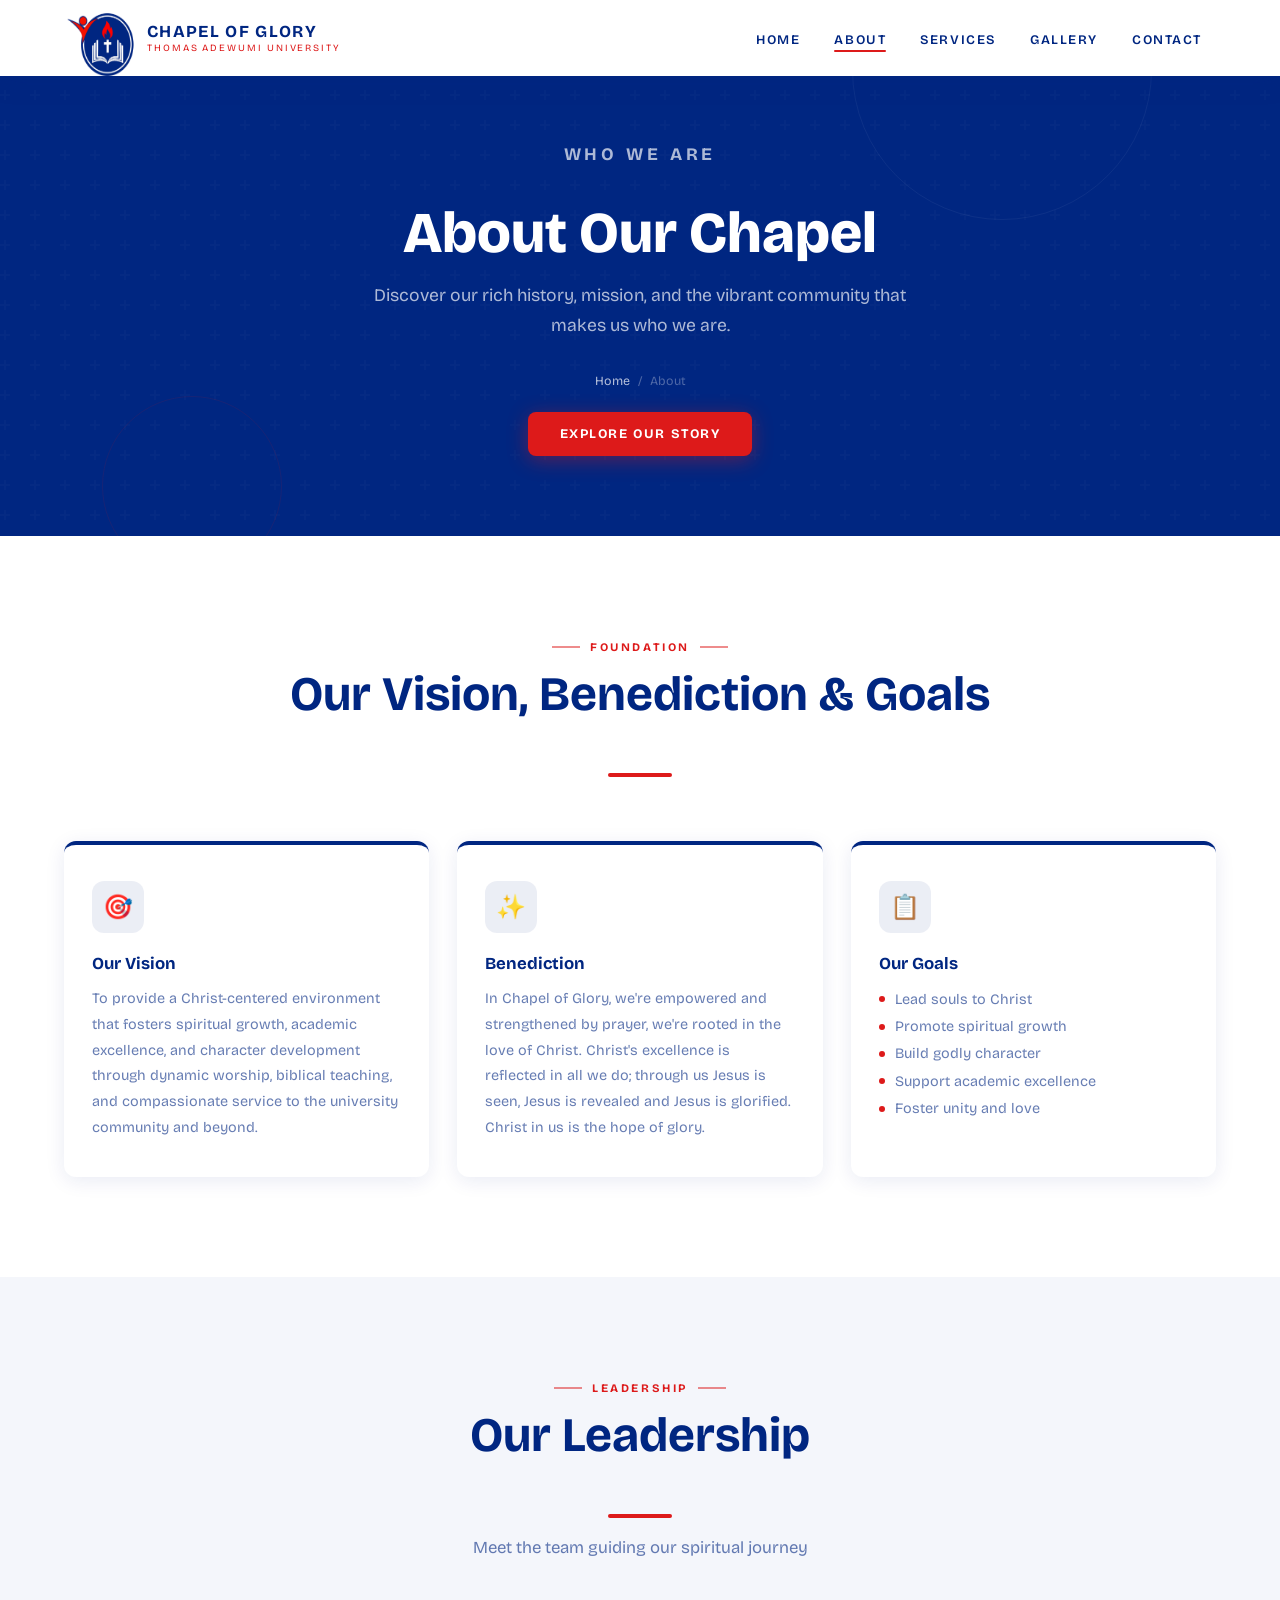
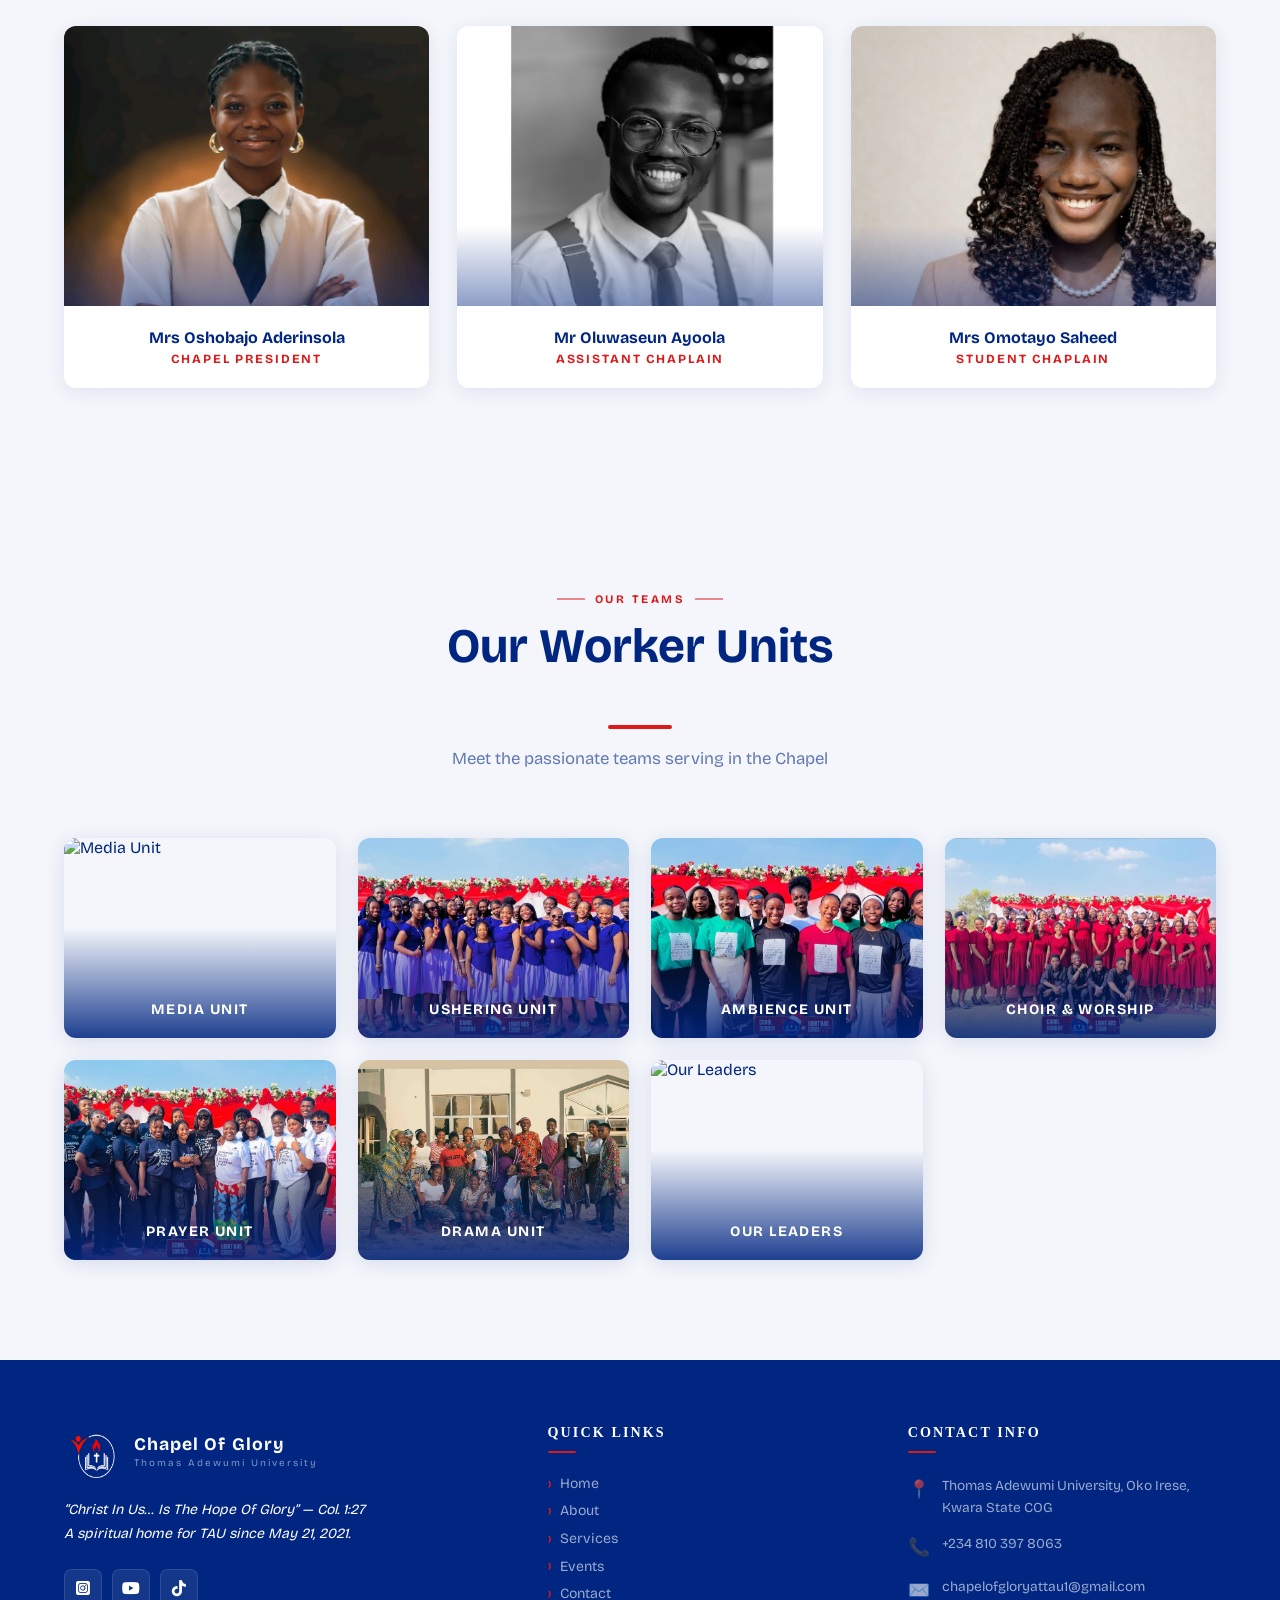
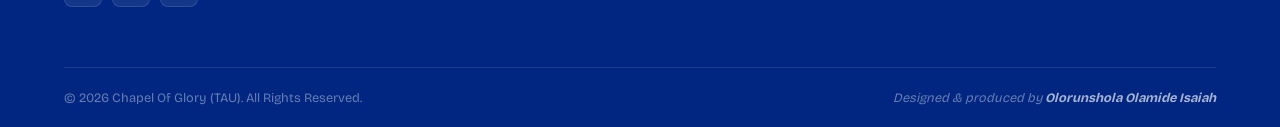
==== commit 3ce0983d: "Add files via upload" ====
--- a/about.html
+++ b/about.html
@@ -229,7 +229,7 @@
       </div>
       <div class="units-grid">
         <div class="unit-card reveal reveal-delay-1">
-          <img src="Image/Media (2).jpg" alt="Media Unit" loading="lazy" />
+          <img src="Image/media.jpeg" alt="Media Unit" loading="lazy" />
           <div class="unit-overlay">
             <span class="unit-name">Media Unit</span>
           </div>
@@ -258,12 +258,6 @@
             <span class="unit-name">Prayer Unit</span>
           </div>
         </div>
-        <div class="unit-card reveal reveal-delay-2">
-          <img src="images/welfare.jpg" alt="Welfare Unit" loading="lazy" />
-          <div class="unit-overlay">
-            <span class="unit-name">Welfare Unit</span>
-          </div>
-        </div>
         <div class="unit-card reveal reveal-delay-3">
           <img src="Image/DramaUnit.jpg" alt="Drama Unit" loading="lazy" />
           <div class="unit-overlay">
@@ -271,7 +265,7 @@
           </div>
         </div>
         <div class="unit-card reveal reveal-delay-4">
-          <img src="Image/Our leaders.jpg" alt="Our Leaders" loading="lazy" />
+          <img src="Image/excos.jpeg" alt="Our Leaders" loading="lazy" />
           <div class="unit-overlay">
             <span class="unit-name">Our Leaders</span>
           </div>
--- a/style.css
+++ b/style.css
@@ -1536,6 +1536,18 @@
   height: 100%;
   object-fit: cover;
 }
+.album-content a {
+  background-color: var(--Logo-color);
+  color: var(--Logo-color-3);
+  cursor: pointer;
+  text-align: center;
+  padding: 10px 20px;
+  display: flex;
+}
+
+.album-content a:hover {
+  background-color: var(--logo-color-2);
+}
 
 .small-images {
   display: grid;
@@ -1838,3 +1850,70 @@
     text-align: center;
   }
 }
+
+/* ============================================================
+   QUICK LINKS GRID
+   ============================================================ */
+.grid-4 {
+  display: grid;
+  grid-template-columns: repeat(2, 1fr);
+  gap: 24px;
+  max-width: 900px;
+  margin: 0 auto;
+}
+
+.grid-4 .card {
+  border: 2.5px solid rgba(0, 38, 129, 0.15);
+  border-radius: 20px;
+  padding: 10px;
+  min-height: 220px;
+  display: flex;
+  flex-direction: column;
+  align-items: center;
+  justify-content: center;
+  text-align: center;
+  transition:
+    border var(--transition),
+    transform var(--transition),
+    box-shadow var(--transition);
+}
+
+.grid-4 .card:hover {
+  border: 2.5px solid var(--Logo-color);
+  transform: translateY(-8px);
+  box-shadow: var(--shadow-lift);
+}
+
+.grid-4 .card-body {
+  padding: 32px 26px;
+  text-align: center;
+  width: 100%;
+}
+
+.grid-4 .card-title {
+  font-family: "Cinzel", serif;
+  font-size: 1.1rem;
+  font-weight: 700;
+  color: var(--navy);
+  margin-bottom: 10px;
+}
+
+.grid-4 .card-text {
+  font-size: 0.88rem;
+  color: rgba(0, 38, 129, 0.6);
+  line-height: 1.7;
+}
+
+/* Desktop — keep 2x2 layout */
+@media (min-width: 900px) {
+  .grid-4 {
+    grid-template-columns: repeat(2, 1fr);
+  }
+}
+
+/* Mobile — stack to 1 column on very small screens */
+@media (max-width: 480px) {
+  .grid-4 {
+    grid-template-columns: 1fr;
+  }
+}
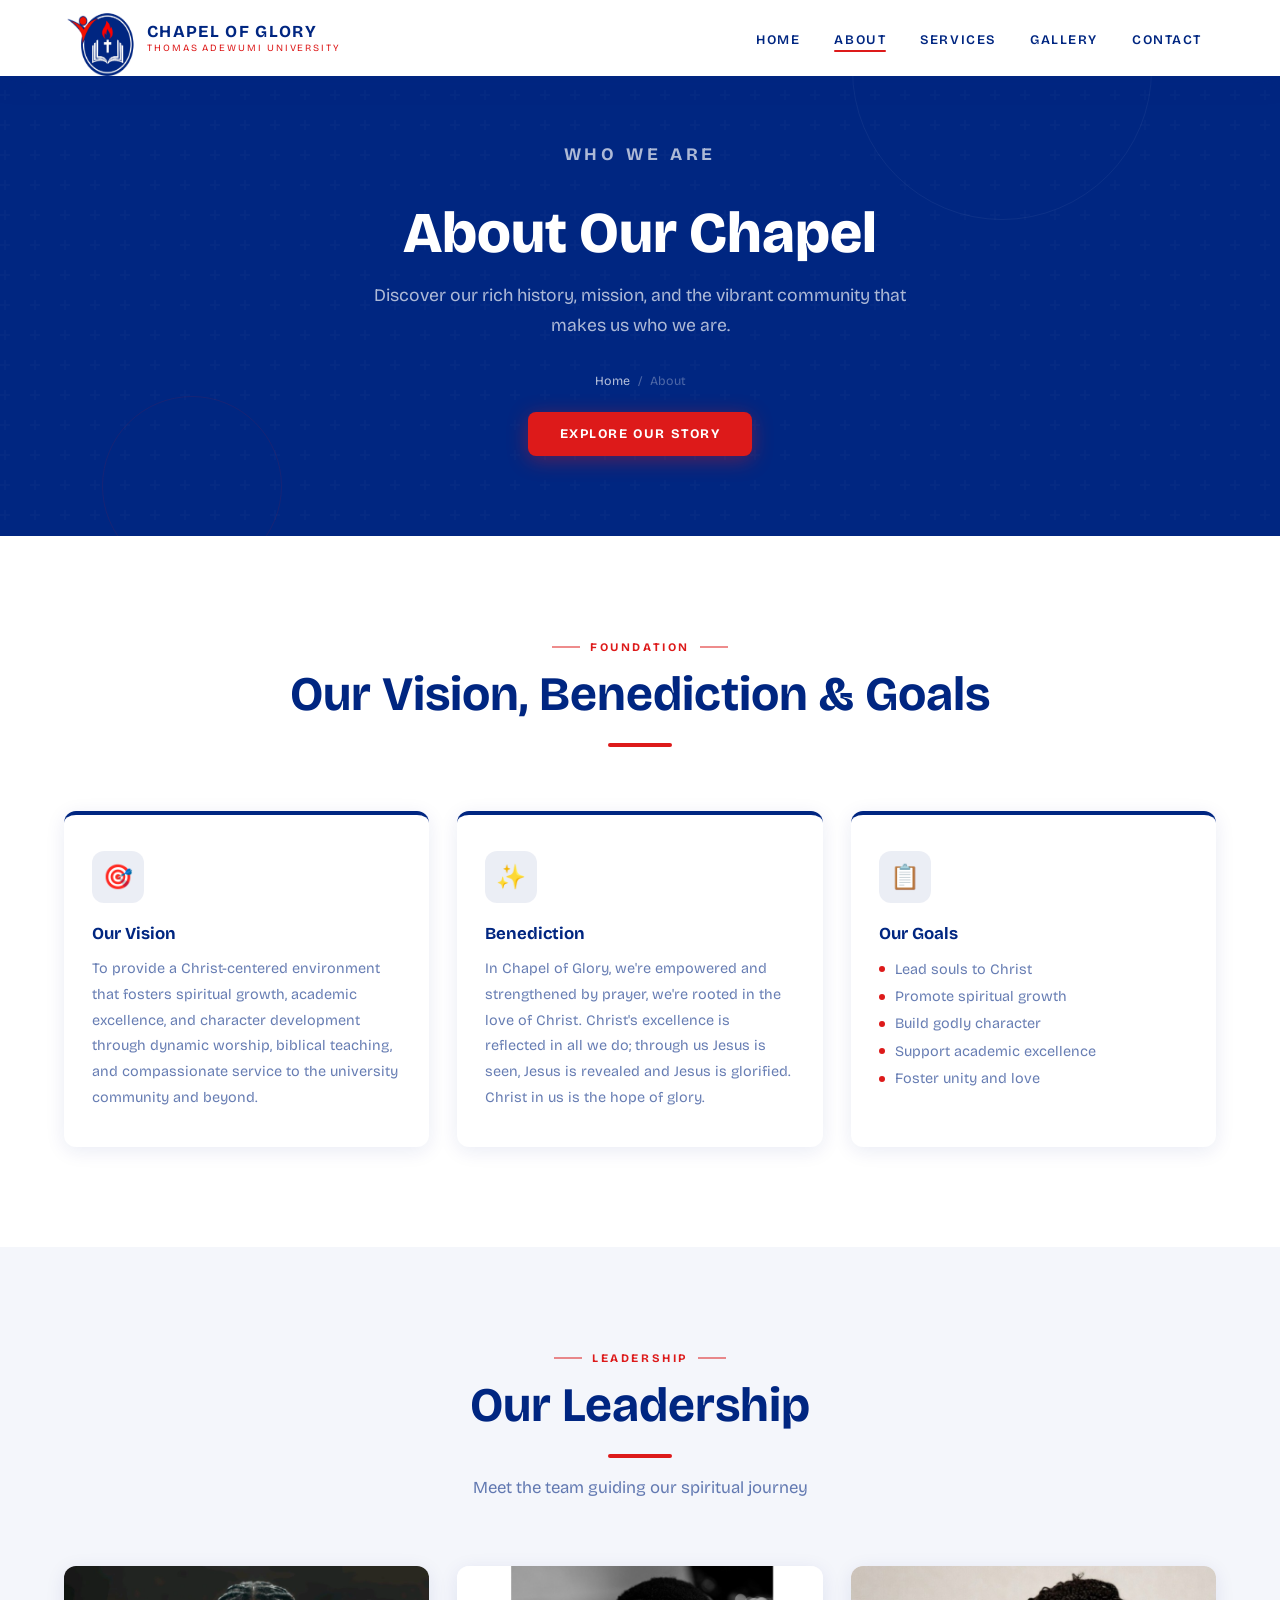
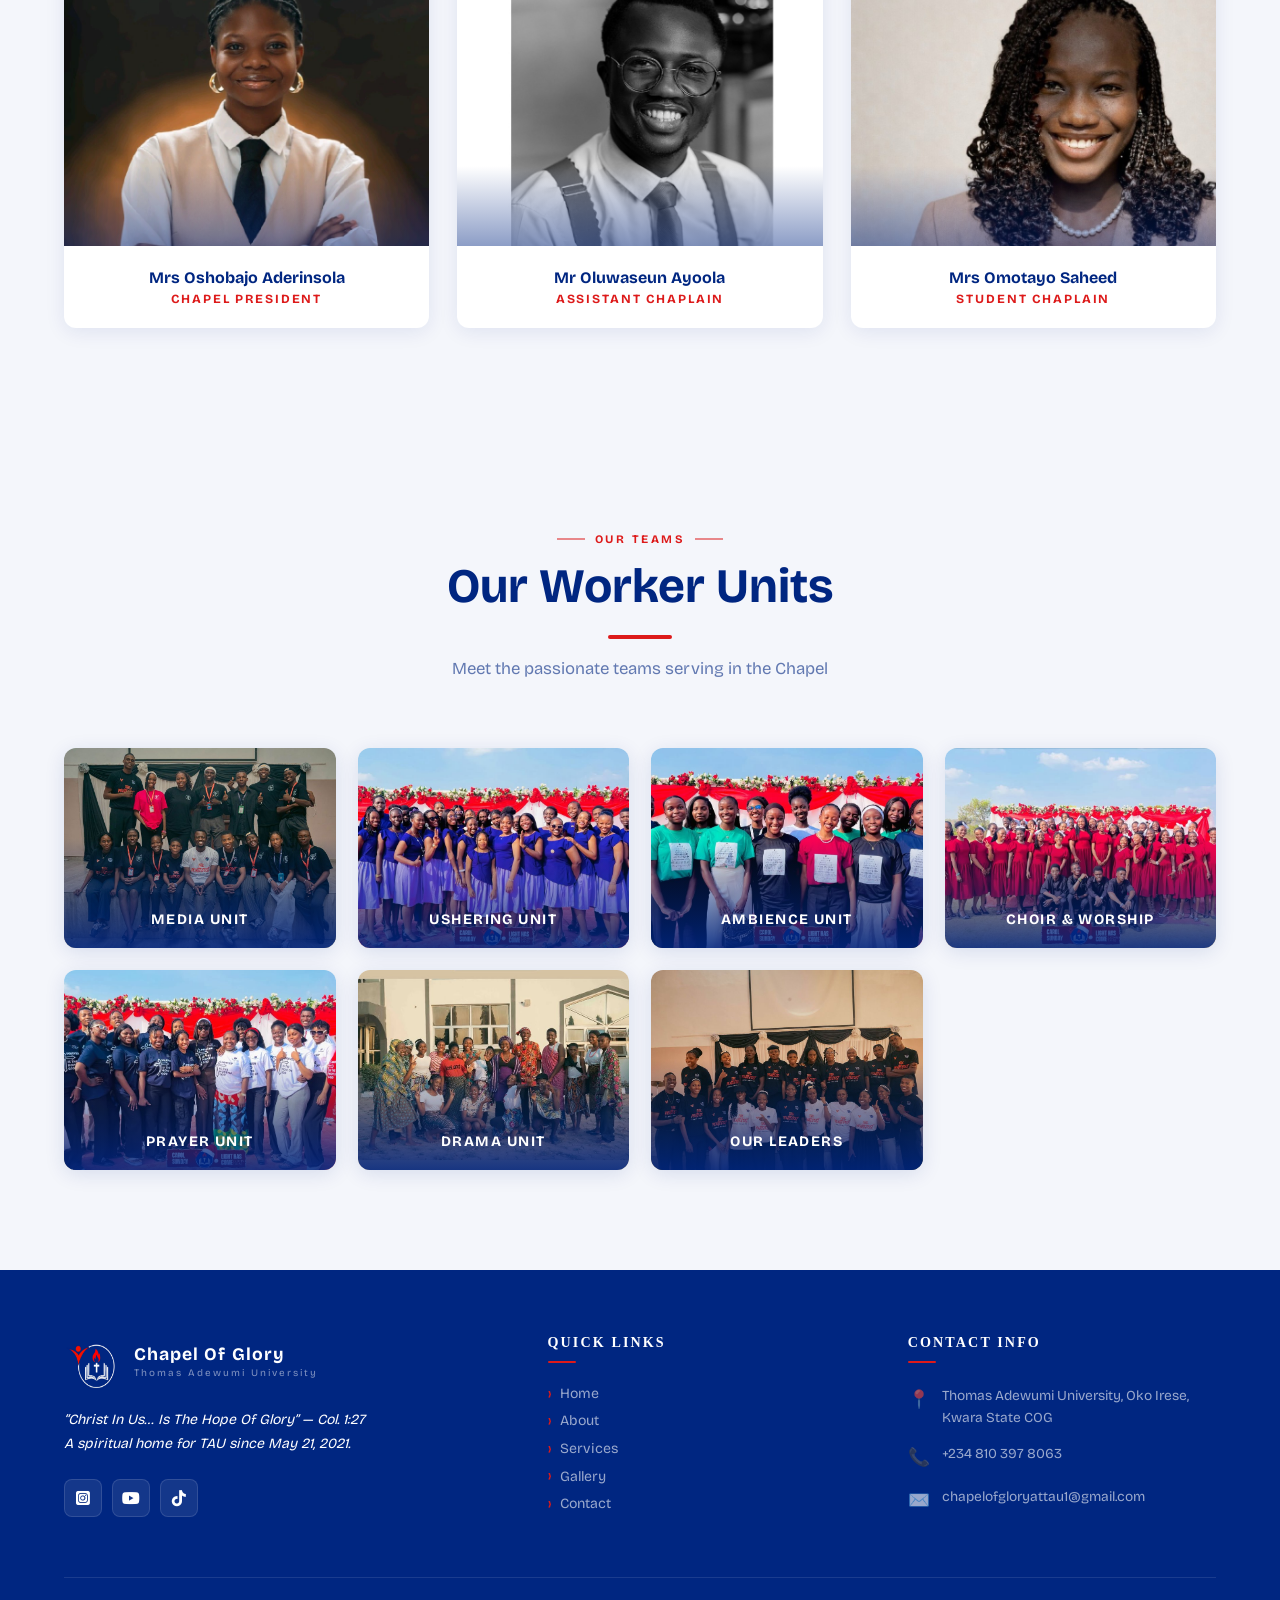
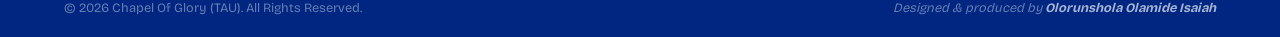
==== commit 21aebf7b: "Add files via upload" ====
--- a/about.html
+++ b/about.html
@@ -311,7 +311,7 @@
             <a href="index.html">Home</a>
             <a href="about.html">About</a>
             <a href="services.html">Services</a>
-            <a href="events.html">Events</a>
+            <a href="gallery.html">Gallery</a>
             <a href="contact.html">Contact</a>
           </div>
         </div>
--- a/style.css
+++ b/style.css
@@ -116,10 +116,7 @@
 .nav-logo {
   width: 75px;
   height: 75px;
-  top: 50%;
-  left: 70%;
-  overflow: hidden;
-  animation: flip 2s ease-in-out infinite;
+  animation: flip 3s linear infinite;
   transform-style: preserve-3d;
 }
 
@@ -127,8 +124,8 @@
   0% {
     transform: perspective(800px) rotateY(0deg);
   }
-  50% {
-    transform: perspective(800px) rotateY(180deg);
+  100% {
+    transform: perspective(800px) rotateY(360deg);
   }
 }
 .nav-title {
@@ -1480,83 +1477,325 @@
 .breadcrumb span {
   color: rgba(255, 255, 255, 0.3);
 }
-
 /* ============================================================
-   Gallary
+   GALLERY SECTION — Redesign
+   In style.css, find the gallery block (around line 1500)
+   and replace from .gallery-section { ... } down to the
+   last gallery @media closing brace with this entire block.
    ============================================================ */
 
 .gallery-section {
-  padding: 80px 8%;
-  background: #f8f9fc;
-}
-
-.section-title {
+  position: relative;
+  padding: calc(var(--nav-h) + 80px) 5% 100px;
+  background: #f5f7fc;
+  overflow: hidden;
+  isolation: isolate;
+}
+
+.gallery-bg-orb {
+  position: absolute;
+  border-radius: 50%;
+  filter: blur(90px);
+  pointer-events: none;
+  z-index: 0;
+}
+.gallery-bg-orb--1 {
+  width: 540px;
+  height: 540px;
+  top: -130px;
+  right: -150px;
+  background: radial-gradient(
+    circle,
+    rgba(0, 38, 129, 0.1) 0%,
+    transparent 70%
+  );
+  animation: orbFloat 9s ease-in-out infinite;
+}
+.gallery-bg-orb--2 {
+  width: 400px;
+  height: 400px;
+  bottom: 40px;
+  left: -110px;
+  background: radial-gradient(
+    circle,
+    rgba(221, 26, 26, 0.07) 0%,
+    transparent 70%
+  );
+  animation: orbFloat 13s ease-in-out infinite reverse;
+}
+@keyframes orbFloat {
+  0%,
+  100% {
+    transform: translateY(0) scale(1);
+  }
+  50% {
+    transform: translateY(-24px) scale(1.03);
+  }
+}
+
+.gallery-grid-lines {
+  position: absolute;
+  inset: 0;
+  z-index: 0;
+  background-image:
+    linear-gradient(rgba(0, 38, 129, 0.03) 1px, transparent 1px),
+    linear-gradient(90deg, rgba(0, 38, 129, 0.03) 1px, transparent 1px);
+  background-size: 48px 48px;
+}
+
+.gallery-inner {
+  position: relative;
+  z-index: 1;
+  max-width: 1280px;
+  margin: 0 auto;
+}
+
+/* Header */
+.gallery-header {
   text-align: center;
-  margin-bottom: 50px;
-}
-
-.section-title h1 {
-  font-size: 40px;
-  margin-bottom: 10px;
-}
-
-.section-title p {
-  color: #666;
-}
-
+  margin-bottom: 60px;
+}
+.gallery-eyebrow {
+  display: inline-flex;
+  align-items: center;
+  gap: 8px;
+  font-size: 0.72rem;
+  font-weight: 700;
+  letter-spacing: 0.25em;
+  text-transform: uppercase;
+  color: var(--red);
+  margin-bottom: 14px;
+}
+.gallery-eyebrow__dot {
+  width: 6px;
+  height: 6px;
+  border-radius: 50%;
+  background: var(--red);
+  animation: blink 1.6s ease infinite;
+}
+.gallery-title {
+  font-family: "Bricolage Grotesque", sans-serif;
+  font-size: clamp(2.8rem, 6vw, 5rem);
+  font-weight: 900;
+  color: var(--navy);
+  line-height: 1.05;
+  letter-spacing: -0.02em;
+  margin-bottom: 14px;
+}
+.gallery-subtitle {
+  font-size: clamp(0.95rem, 1.5vw, 1.05rem);
+  color: rgba(0, 38, 129, 0.5);
+  line-height: 1.75;
+  max-width: 500px;
+  margin: 0 auto 28px;
+}
+.gallery-divider {
+  display: flex;
+  align-items: center;
+  justify-content: center;
+  gap: 16px;
+  color: var(--navy);
+  opacity: 0.15;
+}
+.gallery-divider span:not(.gallery-divider__cross) {
+  height: 1px;
+  width: 72px;
+  background: currentColor;
+}
+.gallery-divider__cross {
+  font-size: 0.8rem;
+}
+
+/* Grid */
 .album-container {
   display: grid;
-  grid-template-columns: repeat(auto-fit, minmax(340px, 1fr));
-  gap: 30px;
-}
-
-/* CARD */
+  grid-template-columns: repeat(auto-fill, minmax(300px, 1fr));
+  gap: 28px;
+}
+
+/* Card */
 .album-card {
-  background: white;
+  background: #fff;
   border-radius: 20px;
   overflow: hidden;
-  box-shadow: 0 10px 30px rgba(0, 0, 0, 0.08);
-  transition: 0.4s ease;
-}
-
+  box-shadow:
+    0 2px 8px rgba(0, 38, 129, 0.06),
+    0 8px 32px rgba(0, 38, 129, 0.09);
+  display: flex;
+  flex-direction: column;
+  transition:
+    transform 0.4s cubic-bezier(0.22, 0.84, 0.44, 1),
+    box-shadow 0.4s ease;
+  animation: cardReveal 0.6s ease both;
+  animation-delay: calc(var(--i, 0) * 0.12s);
+}
+@keyframes cardReveal {
+  from {
+    opacity: 0;
+    transform: translateY(28px);
+  }
+  to {
+    opacity: 1;
+    transform: translateY(0);
+  }
+}
 .album-card:hover {
-  transform: translateY(-5px);
-}
-
-/* PREVIEW GRID */
+  transform: translateY(-8px);
+  box-shadow:
+    0 4px 16px rgba(0, 38, 129, 0.08),
+    0 24px 56px rgba(0, 38, 129, 0.16);
+}
+
+/* Photo grid */
 .album-preview {
+  position: relative;
   display: grid;
   grid-template-columns: 2fr 1fr;
-  gap: 5px;
-  height: 280px;
-}
-
-.album-preview img {
+  gap: 3px;
+  height: 270px;
+  overflow: hidden;
+}
+.album-preview .big-img {
   width: 100%;
   height: 100%;
   object-fit: cover;
-}
-.album-content a {
-  background-color: var(--Logo-color);
-  color: var(--Logo-color-3);
-  cursor: pointer;
-  text-align: center;
-  padding: 10px 20px;
-  display: flex;
-}
-
-.album-content a:hover {
-  background-color: var(--logo-color-2);
+  transition: transform 0.55s cubic-bezier(0.22, 0.84, 0.44, 1);
+}
+.album-card:hover .big-img {
+  transform: scale(1.05);
 }
 
 .small-images {
   display: grid;
   grid-template-rows: 1fr 1fr;
-  gap: 5px;
-}
-@media (max-width: 768px) {
-  .album-card {
+  gap: 3px;
+}
+.small-images img {
+  width: 100%;
+  height: 100%;
+  object-fit: cover;
+  transition: transform 0.55s cubic-bezier(0.22, 0.84, 0.44, 1);
+}
+.album-card:hover .small-images img {
+  transform: scale(1.07);
+}
+
+/* Hover overlay */
+.album-overlay {
+  position: absolute;
+  inset: 0;
+  background: linear-gradient(
+    to top,
+    rgba(0, 38, 129, 0.75) 0%,
+    rgba(0, 38, 129, 0.2) 55%,
+    transparent 100%
+  );
+  opacity: 0;
+  transition: opacity 0.35s ease;
+  pointer-events: none;
+}
+.album-card:hover .album-overlay {
+  opacity: 1;
+}
+
+/* Album number badge */
+.album-badge {
+  position: absolute;
+  top: 14px;
+  left: 14px;
+  background: rgba(0, 0, 0, 0.5);
+  backdrop-filter: blur(6px);
+  -webkit-backdrop-filter: blur(6px);
+  color: #fff;
+  font-size: 0.67rem;
+  font-weight: 700;
+  letter-spacing: 0.15em;
+  text-transform: uppercase;
+  padding: 5px 12px;
+  border-radius: 100px;
+  border: 1px solid rgba(255, 255, 255, 0.18);
+}
+
+/* Card content */
+.album-content {
+  padding: 20px 22px 0;
+  display: flex;
+  flex-direction: column;
+  gap: 8px;
+  flex: 1;
+}
+.album-content h2 {
+  font-family: "Bricolage Grotesque", sans-serif;
+  font-size: 1.1rem;
+  font-weight: 800;
+  color: var(--navy);
+  line-height: 1.2;
+  letter-spacing: -0.01em;
+}
+.album-content p {
+  font-size: 0.82rem;
+  color: rgba(0, 38, 129, 0.5);
+  font-weight: 500;
+  letter-spacing: 0.04em;
+}
+
+/* View Full Album button */
+.album-content a {
+  display: flex;
+  align-items: center;
+  justify-content: center;
+  gap: 8px;
+  margin-top: auto;
+  padding: 14px 20px;
+  background: var(--navy);
+  color: #fff;
+  font-size: 0.78rem;
+  font-weight: 700;
+  letter-spacing: 0.1em;
+  text-transform: uppercase;
+  text-decoration: none;
+  margin-left: -22px;
+  margin-right: -22px;
+  margin-bottom: 0;
+  border-top: 1px solid rgba(0, 38, 129, 0.08);
+  transition:
+    background 0.25s ease,
+    letter-spacing 0.25s ease;
+}
+.album-content a svg {
+  transition: transform 0.25s ease;
+  flex-shrink: 0;
+}
+.album-content a:hover {
+  background: var(--red);
+  letter-spacing: 0.14em;
+}
+.album-content a:hover svg {
+  transform: translateX(5px);
+}
+
+/* Responsive */
+@media (max-width: 900px) {
+  .gallery-section {
+    padding-bottom: 72px;
+  }
+  .album-container {
+    grid-template-columns: repeat(2, 1fr);
+    gap: 20px;
+  }
+}
+@media (max-width: 560px) {
+  .gallery-section {
+    padding-top: calc(var(--nav-h) + 56px);
+  }
+  .album-container {
     grid-template-columns: 1fr;
+  }
+  .album-preview {
+    height: 240px;
+  }
+  .gallery-title {
+    letter-spacing: -0.01em;
   }
 }
 
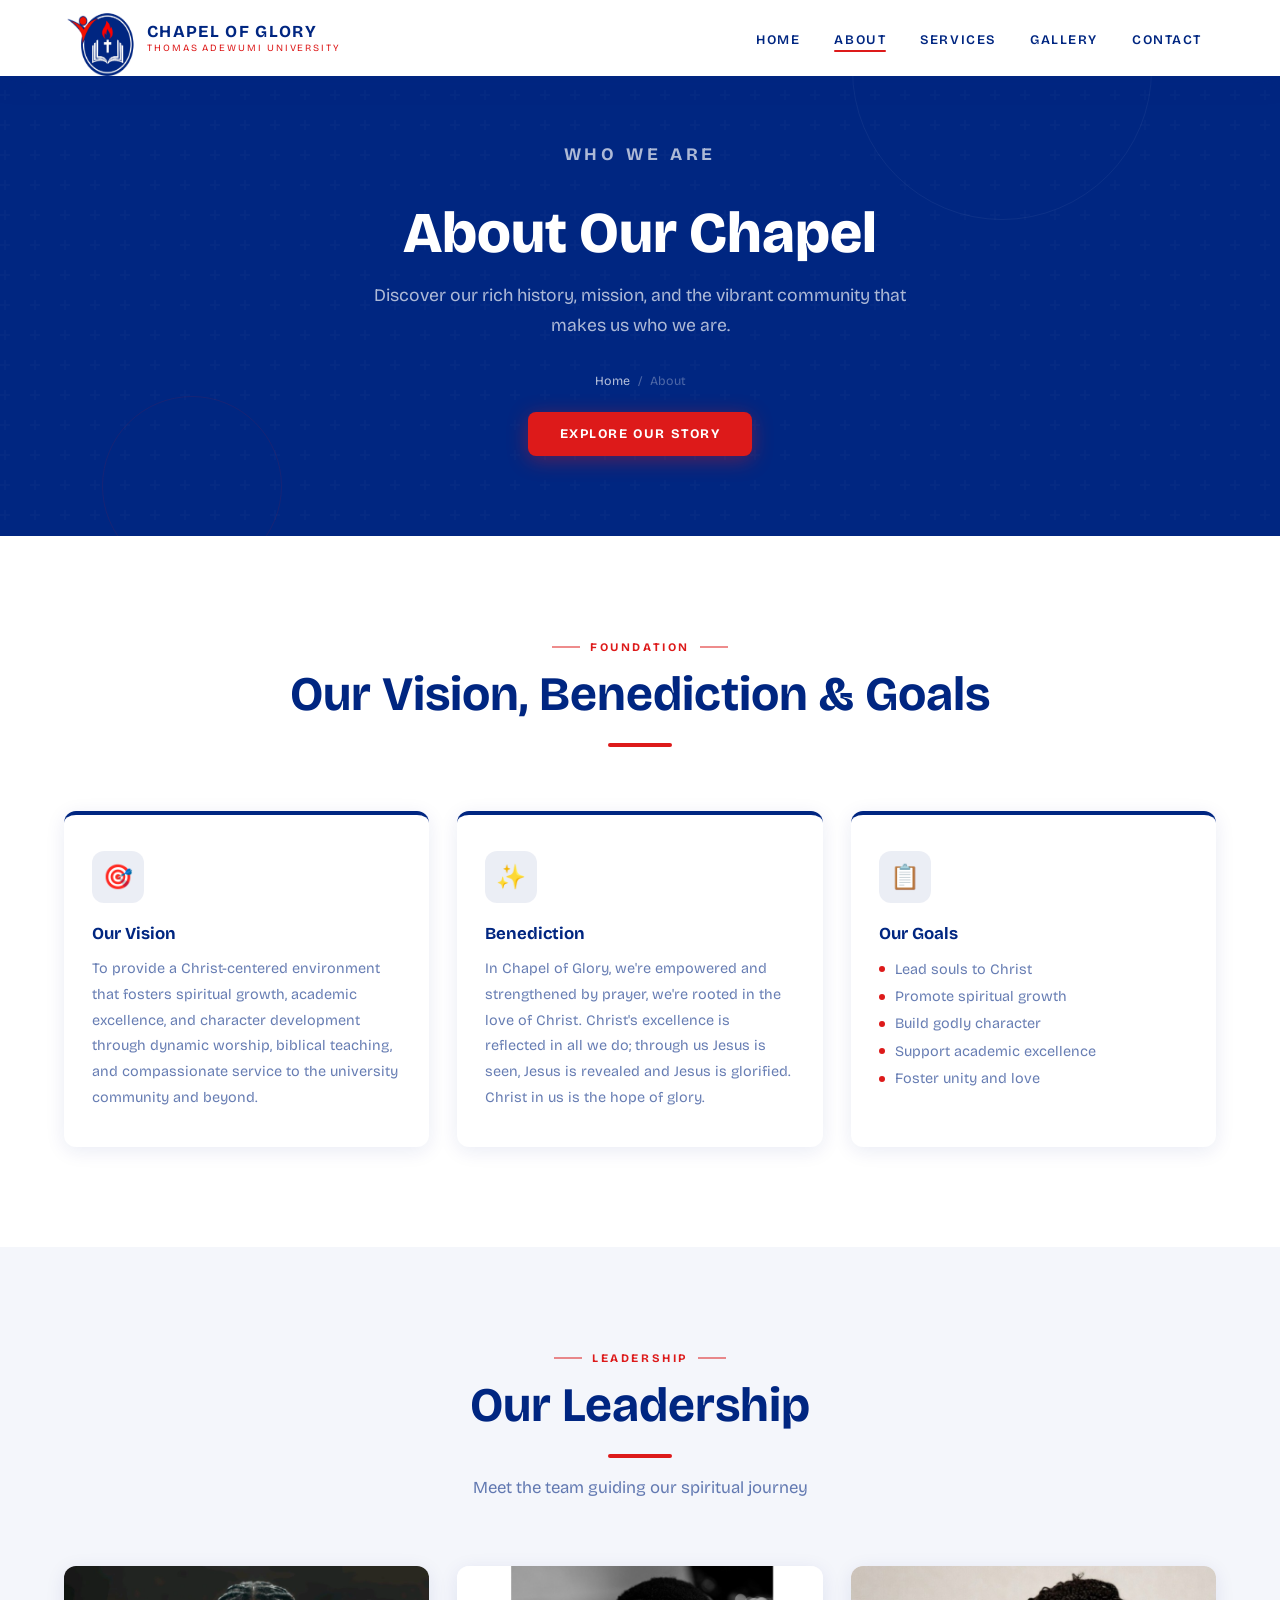
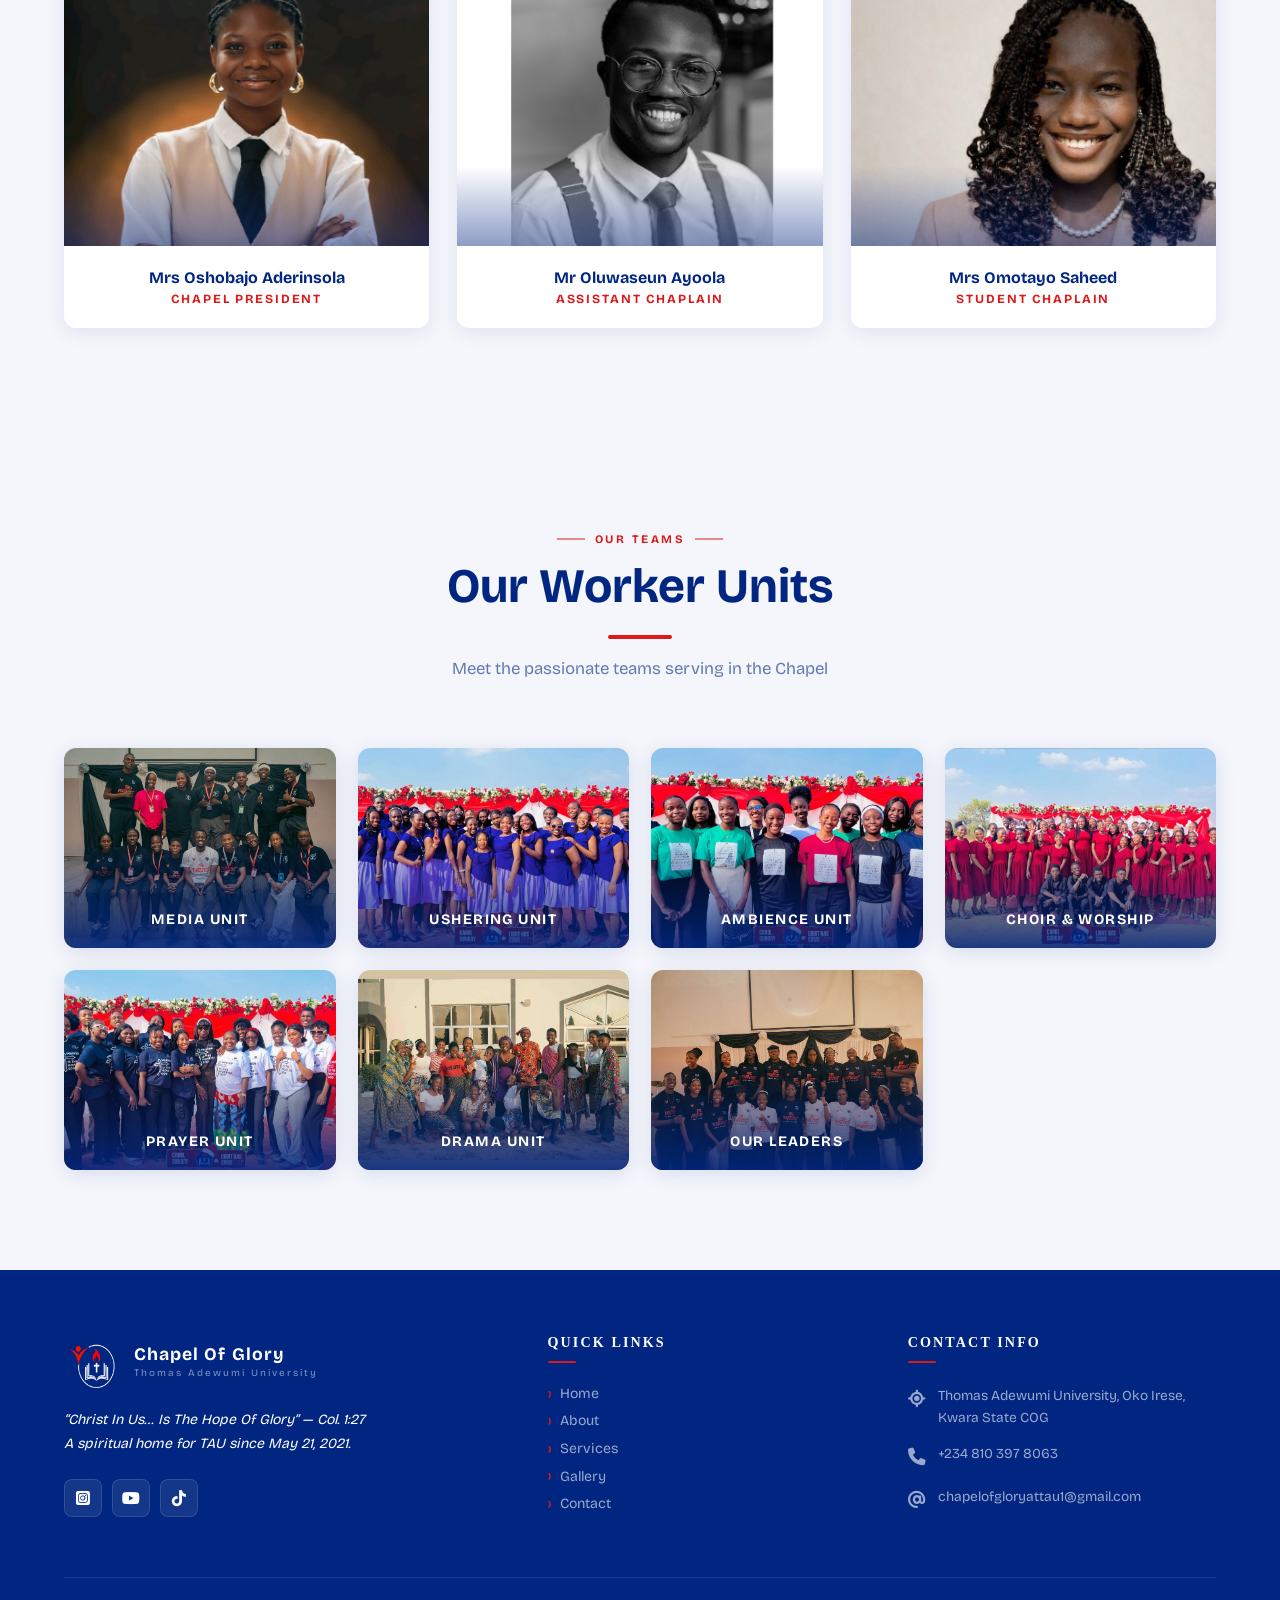
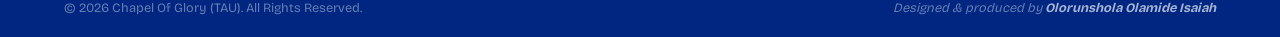
==== commit f01b7fb4: "Add files via upload" ====
--- a/about.html
+++ b/about.html
@@ -319,15 +319,17 @@
         <div class="footer-col">
           <h4>Contact Info</h4>
           <div class="footer-contact-item">
-            <span class="icon">📍</span>
+            <span class="icon"
+              ><i class="fa-solid fa-location-crosshairs"></i
+            ></span>
             <span>Thomas Adewumi University, Oko Irese, Kwara State COG</span>
           </div>
           <div class="footer-contact-item">
-            <span class="icon">📞</span>
+            <span class="icon"><i class="fa-solid fa-phone"></i></span>
             <span><a href="tel:+2348103978063">+234 810 397 8063</a></span>
           </div>
           <div class="footer-contact-item">
-            <span class="icon">✉️</span>
+            <span class="icon"><i class="fa-solid fa-at"></i></span>
             <span
               ><a href="mailto:chapelofgloryattau1@gmail.com"
                 >chapelofgloryattau1@gmail.com</a
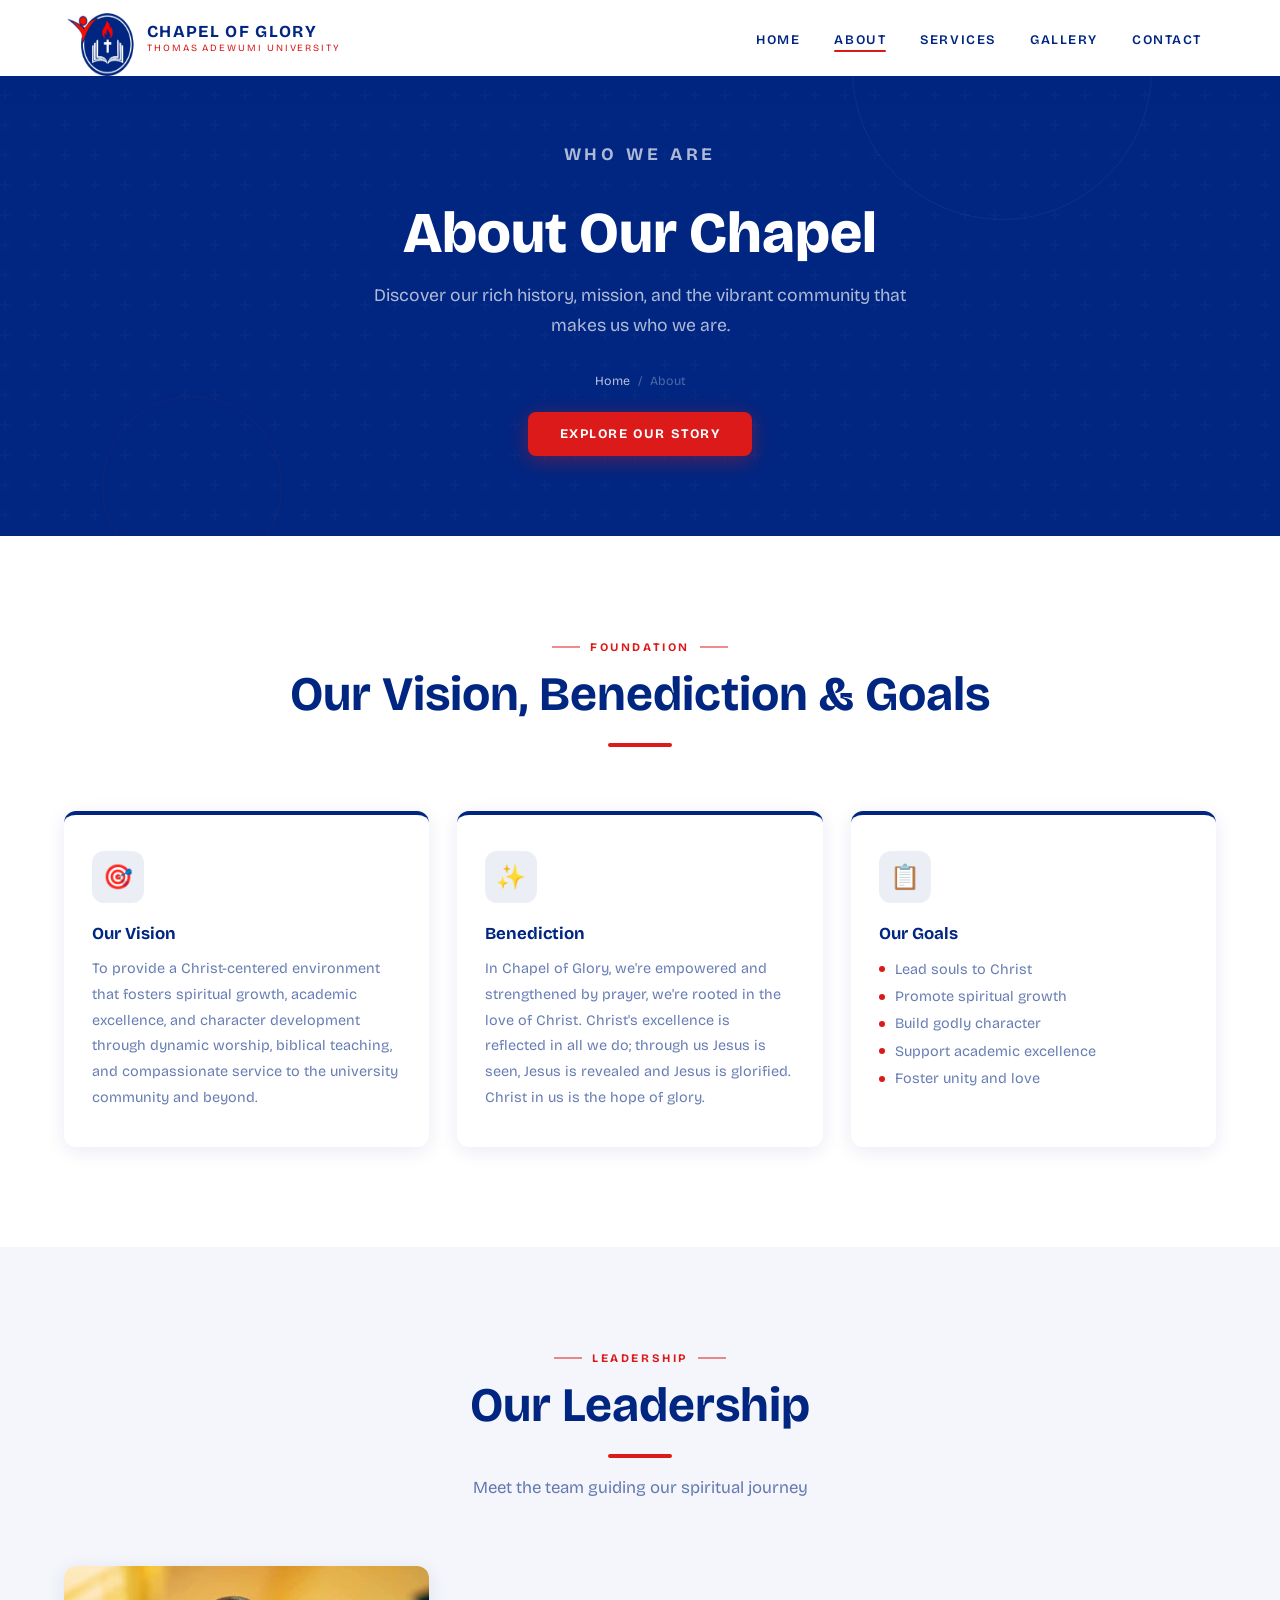
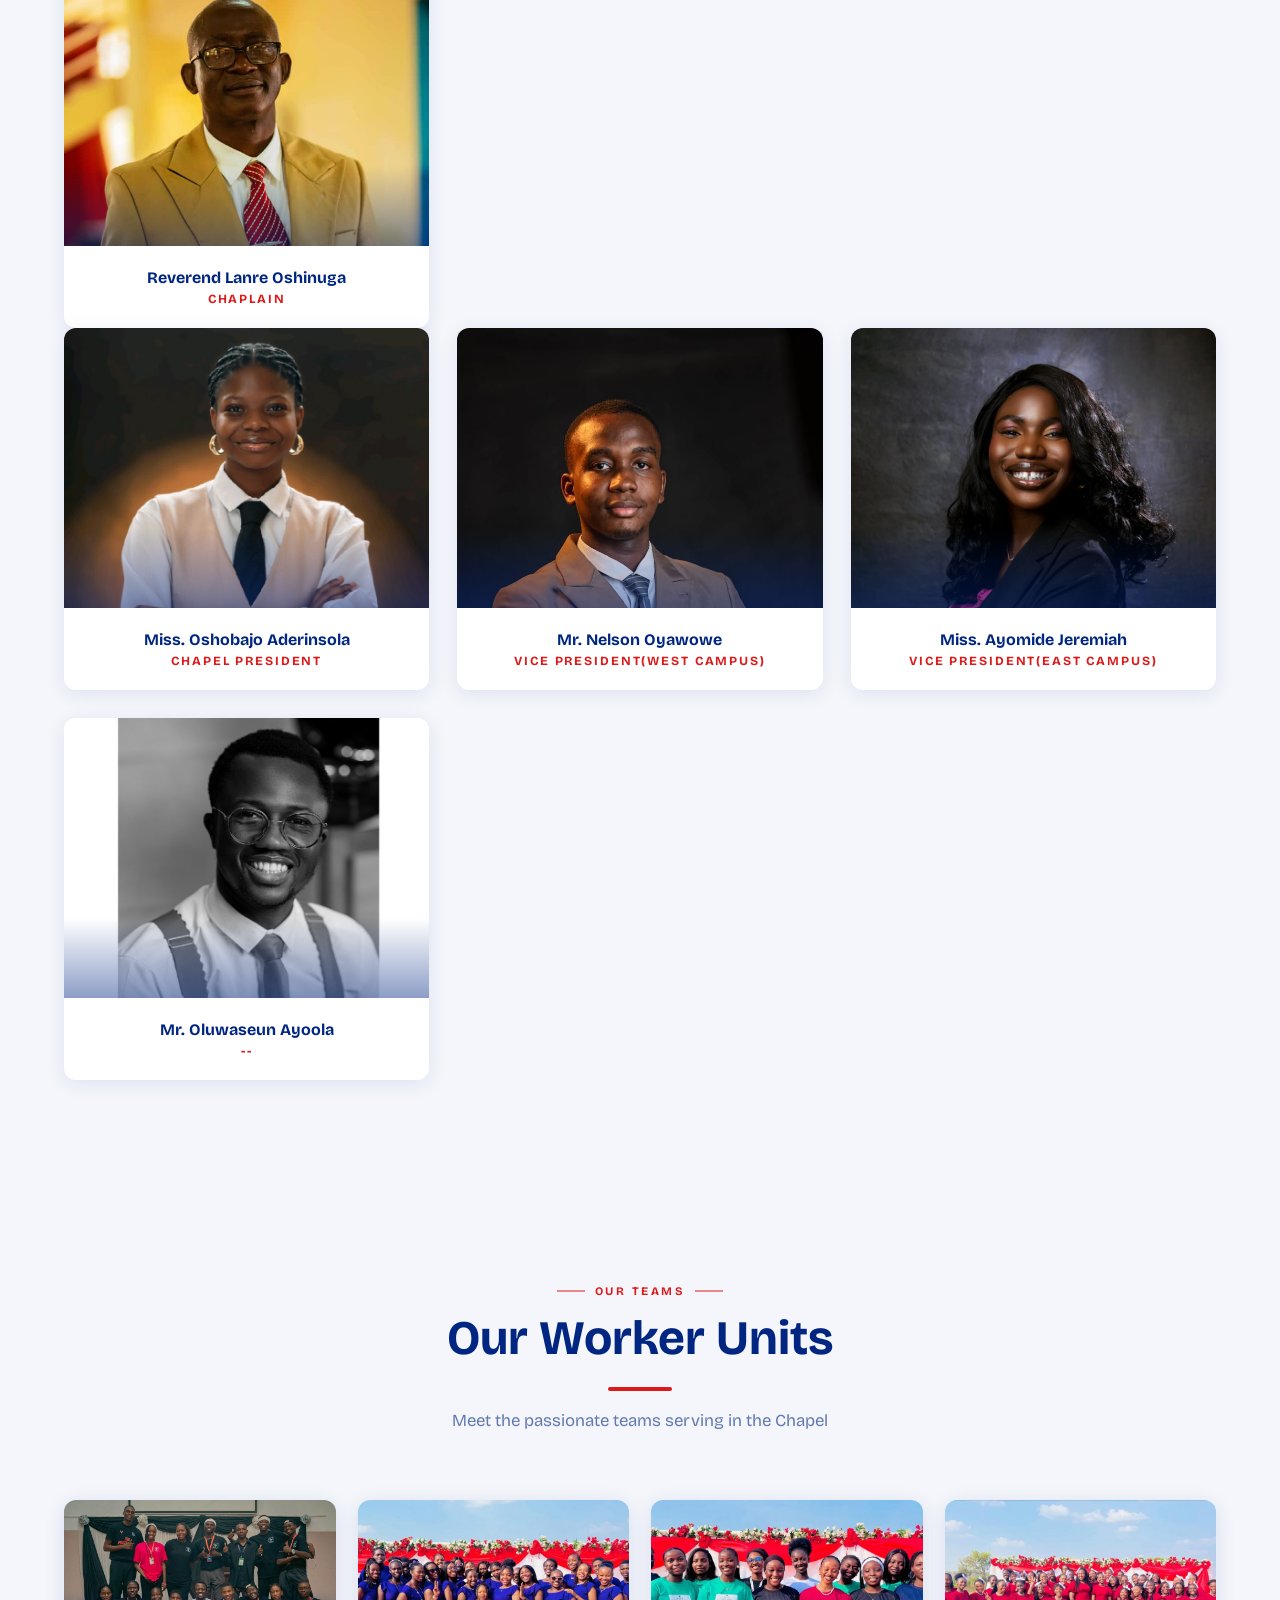
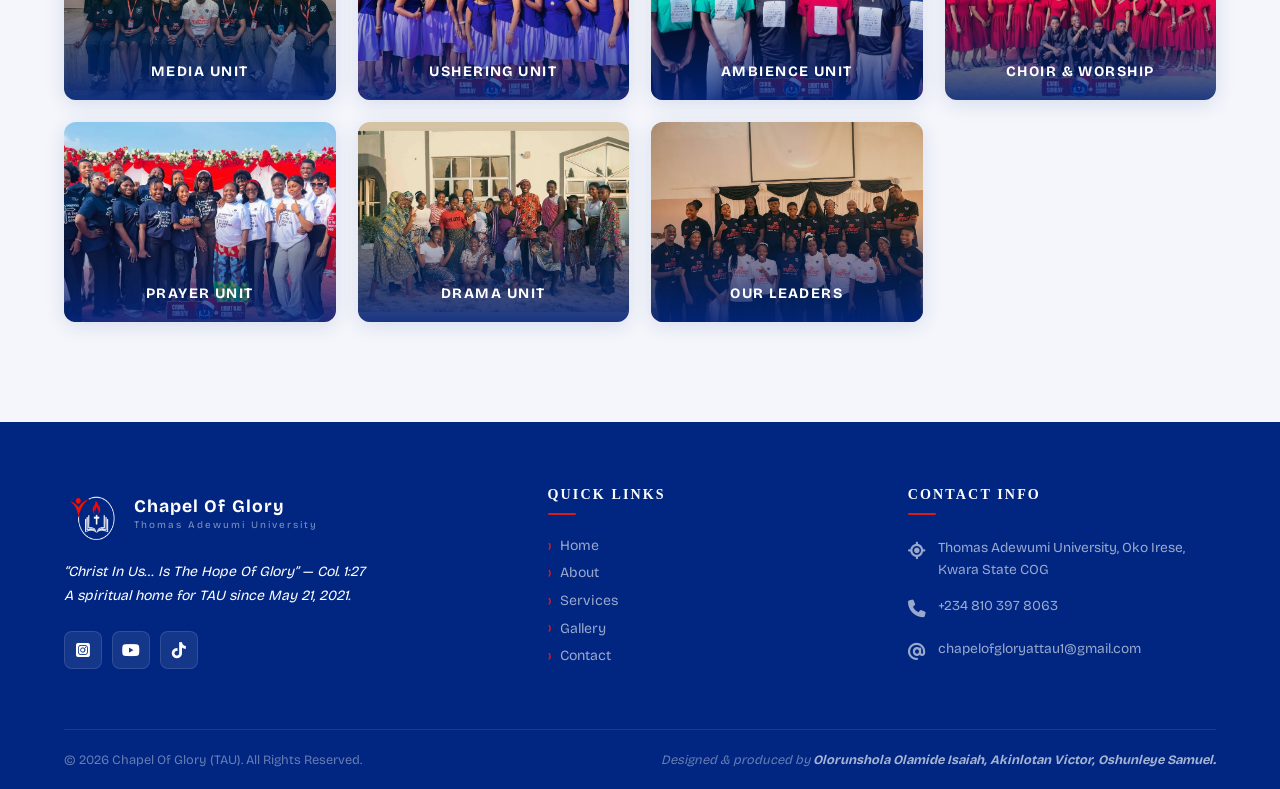
==== commit 3c5e06b6: "Add files via upload" ====
--- a/about.html
+++ b/about.html
@@ -120,20 +120,65 @@
           Meet the team guiding our spiritual journey
         </p>
       </div>
+
       <div class="leadership-grid">
         <div class="leader-card reveal reveal-delay-1">
           <div class="leader-img-wrap">
             <img
+              src="Image/chaplain.jpeg"
+              alt="Reverend Lanre Oshinuga"
+              loading="lazy"
+            />
+          </div>
+          <div class="leader-info">
+            <p class="leader-name">Reverend Lanre Oshinuga</p>
+            <p class="leader-role">Chaplain</p>
+          </div>
+        </div>
+      </div>
+      <div class="leadership-grid">
+        <div class="leader-card reveal reveal-delay-1">
+          <div class="leader-img-wrap">
+            <img
               src="Image/1773341175601.png"
               alt="Mrs Oshobajo Aderinsola"
               loading="lazy"
             />
           </div>
           <div class="leader-info">
-            <p class="leader-name">Mrs Oshobajo Aderinsola</p>
+            <p class="leader-name">Miss. Oshobajo Aderinsola</p>
             <p class="leader-role">Chapel President</p>
           </div>
         </div>
+
+        <div class="leader-card reveal reveal-delay-2">
+          <div class="leader-img-wrap">
+            <img
+              src="Image/vice president (West).jpeg"
+              alt="Mr.Nelson Oyawowe"
+              loading="lazy"
+            />
+          </div>
+          <div class="leader-info">
+            <p class="leader-name">Mr. Nelson Oyawowe</p>
+            <p class="leader-role">Vice President(West Campus)</p>
+          </div>
+        </div>
+
+        <div class="leader-card reveal reveal-delay-2">
+          <div class="leader-img-wrap">
+            <img
+              src="Image/vice president(East).jpeg"
+              alt="Miss. Ayomide Jeremiah"
+              loading="lazy"
+            />
+          </div>
+          <div class="leader-info">
+            <p class="leader-name">Miss. Ayomide Jeremiah</p>
+            <p class="leader-role">Vice President(East Campus)</p>
+          </div>
+        </div>
+
         <div class="leader-card reveal reveal-delay-2">
           <div class="leader-img-wrap">
             <img
@@ -143,21 +188,8 @@
             />
           </div>
           <div class="leader-info">
-            <p class="leader-name">Mr Oluwaseun Ayoola</p>
-            <p class="leader-role">Assistant Chaplain</p>
-          </div>
-        </div>
-        <div class="leader-card reveal reveal-delay-3">
-          <div class="leader-img-wrap">
-            <img
-              src="Image/1767960322405.jpg"
-              alt="Mrs Omotayo Saheed"
-              loading="lazy"
-            />
-          </div>
-          <div class="leader-info">
-            <p class="leader-name">Mrs Omotayo Saheed</p>
-            <p class="leader-role">Student Chaplain</p>
+            <p class="leader-name">Mr. Oluwaseun Ayoola</p>
+            <p class="leader-role">--</p>
           </div>
         </div>
       </div>
@@ -343,7 +375,9 @@
         <span>&copy; 2026 Chapel Of Glory (TAU). All Rights Reserved.</span>
         <span class="footer-credit"
           >Designed &amp; produced by
-          <strong>Olorunshola Olamide Isaiah</strong></span
+          <strong>Olorunshola Olamide Isaiah, </strong>
+          <strong>Akinlotan Victor, </strong>
+          <strong>Oshunleye Samuel.</strong></span
         >
       </div>
     </footer>
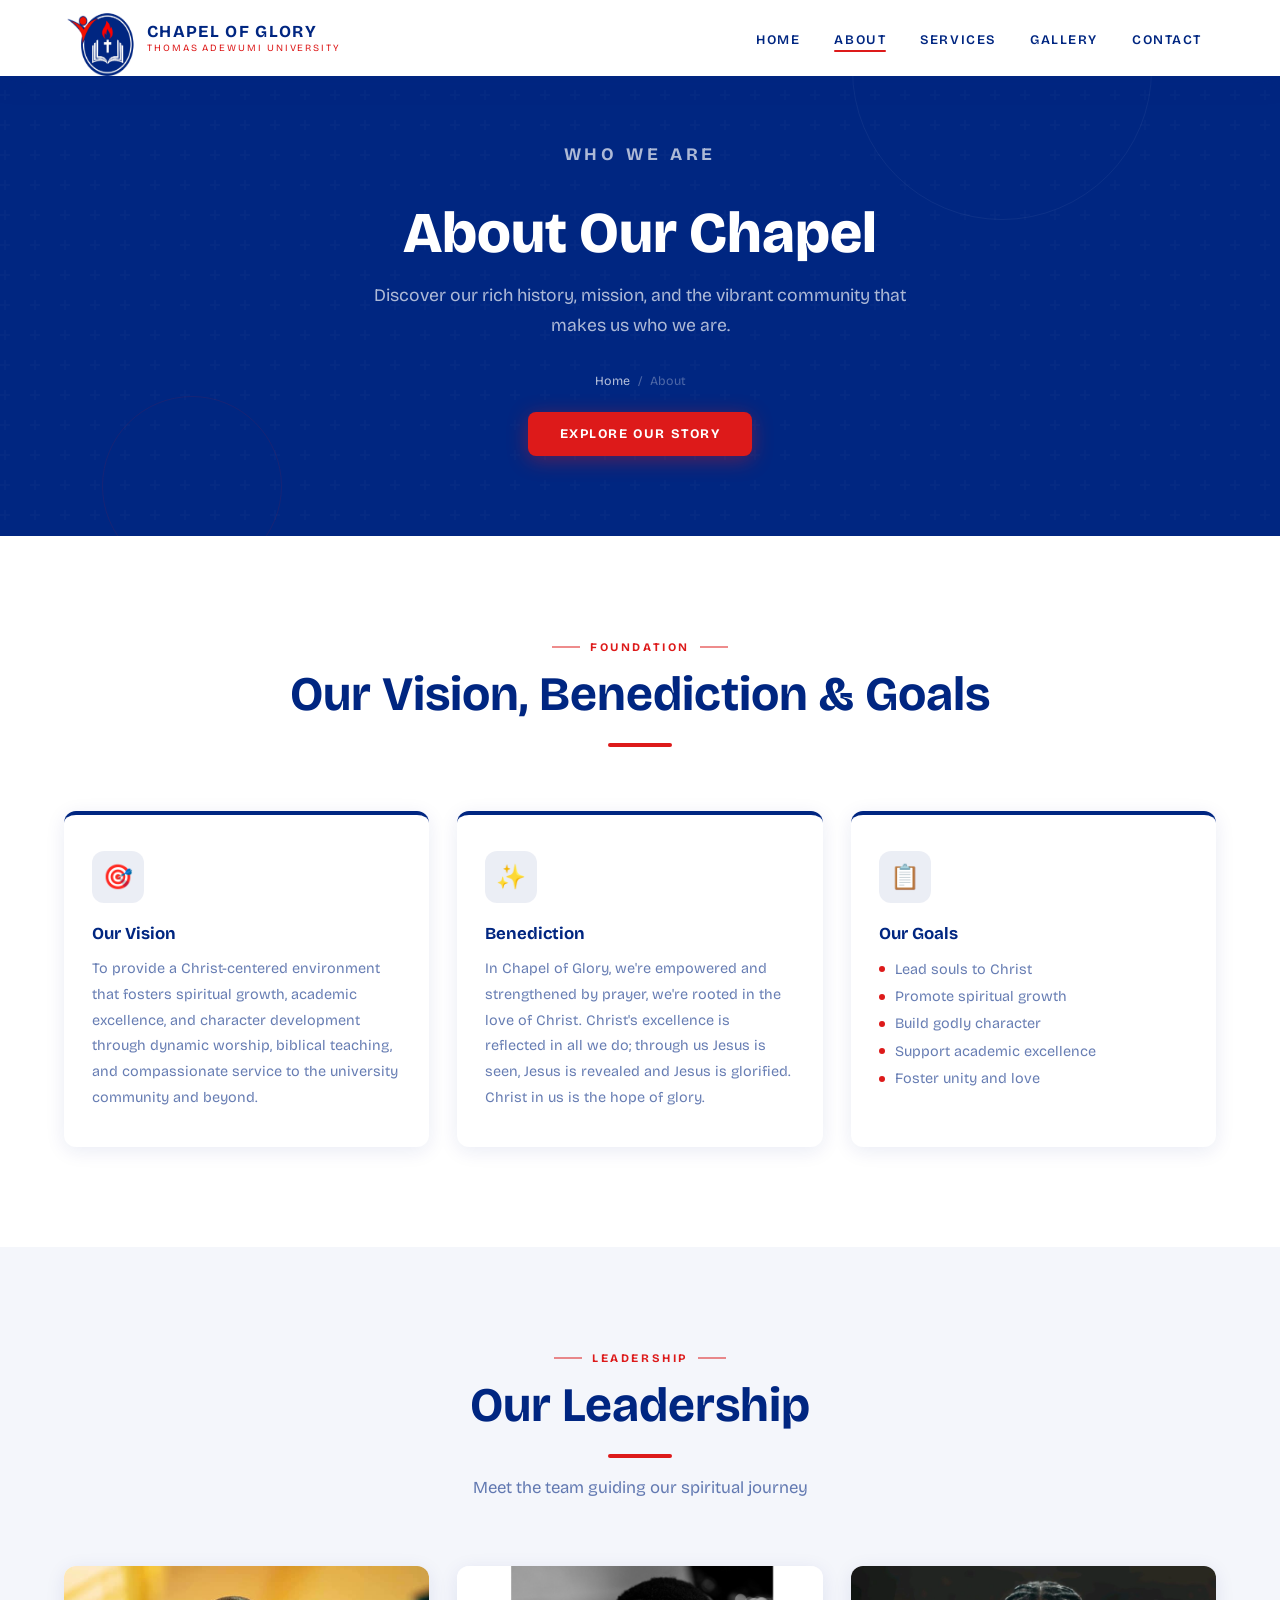
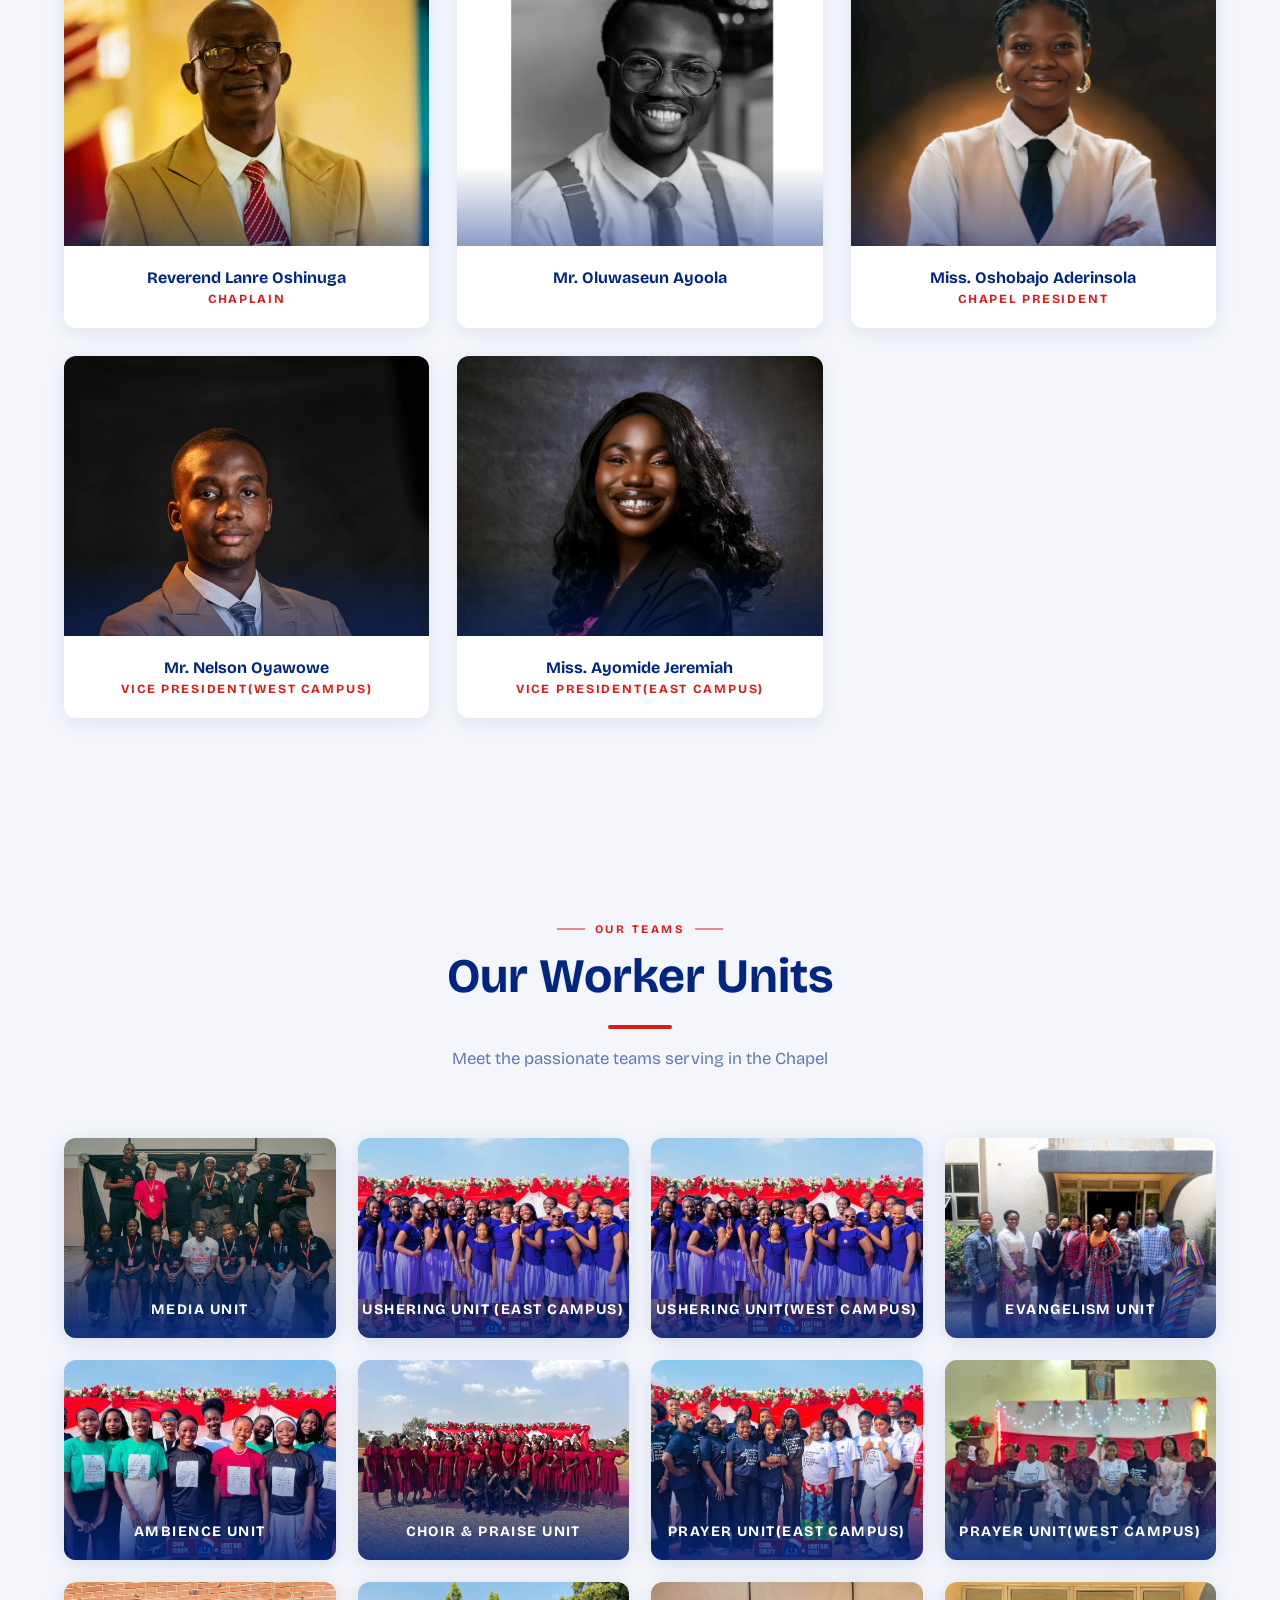
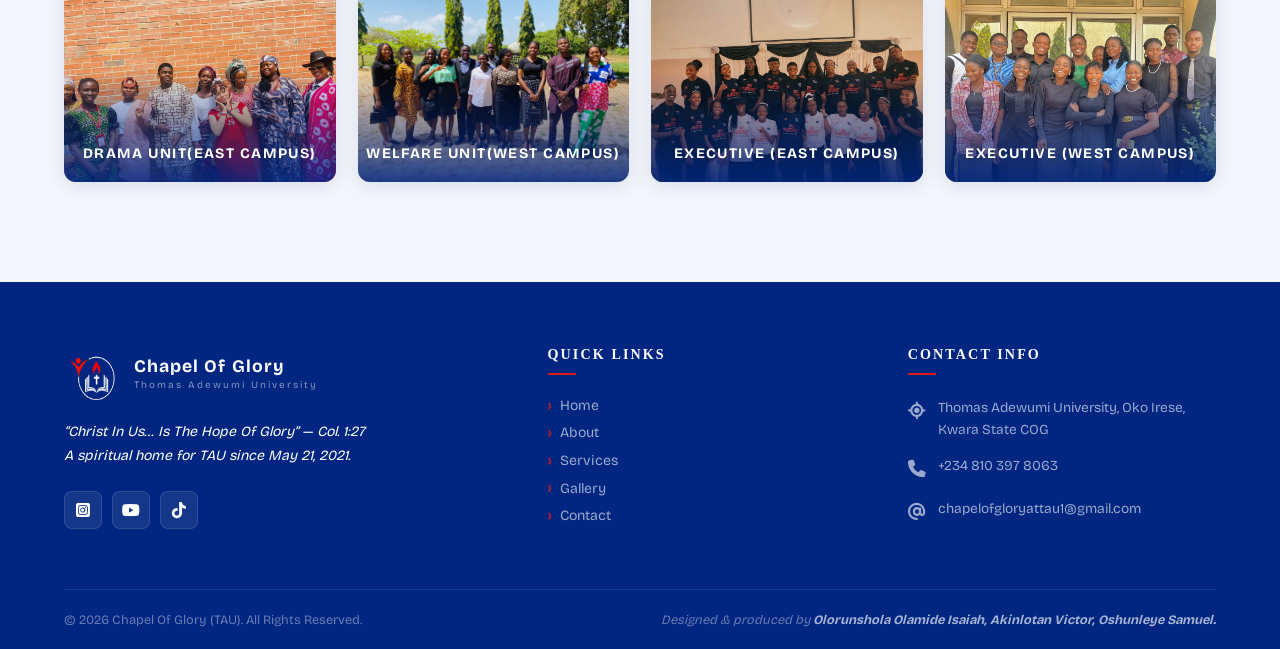
==== commit a191f388: "Add files via upload" ====
--- a/about.html
+++ b/about.html
@@ -120,9 +120,8 @@
           Meet the team guiding our spiritual journey
         </p>
       </div>
-
       <div class="leadership-grid">
-        <div class="leader-card reveal reveal-delay-1">
+        <div class="leader-card reveal reveal-delay-2">
           <div class="leader-img-wrap">
             <img
               src="Image/chaplain.jpeg"
@@ -135,8 +134,21 @@
             <p class="leader-role">Chaplain</p>
           </div>
         </div>
-      </div>
-      <div class="leadership-grid">
+
+        <div class="leader-card reveal reveal-delay-2">
+          <div class="leader-img-wrap">
+            <img
+              src="Image/1763072846407.jpg"
+              alt="Mr Oluwaseun Ayoola"
+              loading="lazy"
+            />
+          </div>
+          <div class="leader-info">
+            <p class="leader-name">Mr. Oluwaseun Ayoola</p>
+            <p class="leader-role"></p>
+          </div>
+        </div>
+
         <div class="leader-card reveal reveal-delay-1">
           <div class="leader-img-wrap">
             <img
@@ -176,20 +188,6 @@
           <div class="leader-info">
             <p class="leader-name">Miss. Ayomide Jeremiah</p>
             <p class="leader-role">Vice President(East Campus)</p>
-          </div>
-        </div>
-
-        <div class="leader-card reveal reveal-delay-2">
-          <div class="leader-img-wrap">
-            <img
-              src="Image/1763072846407.jpg"
-              alt="Mr Oluwaseun Ayoola"
-              loading="lazy"
-            />
-          </div>
-          <div class="leader-info">
-            <p class="leader-name">Mr. Oluwaseun Ayoola</p>
-            <p class="leader-role">--</p>
           </div>
         </div>
       </div>
@@ -266,40 +264,93 @@
             <span class="unit-name">Media Unit</span>
           </div>
         </div>
+
         <div class="unit-card reveal reveal-delay-2">
           <img src="Image/usher.jpeg" alt="Ushering Unit" loading="lazy" />
           <div class="unit-overlay">
-            <span class="unit-name">Ushering Unit</span>
-          </div>
-        </div>
+            <span class="unit-name">Ushering Unit (East campus) </span>
+          </div>
+        </div>
+
+        <div class="unit-card reveal reveal-delay-2">
+          <img src="Image/usher.jpeg" alt="Ushering Unit" loading="lazy" />
+          <div class="unit-overlay">
+            <span class="unit-name">Ushering Unit(West campus)</span>
+          </div>
+        </div>
+
+        <div class="unit-card reveal reveal-delay-2">
+          <img
+            src="Image/WhatsApp Image 2026-05-23 at 1.25.58 PM.jpeg"
+            alt="Ushering Unit"
+            loading="lazy"
+          />
+          <div class="unit-overlay">
+            <span class="unit-name">Evangelism Unit</span>
+          </div>
+        </div>
+
         <div class="unit-card reveal reveal-delay-3">
           <img src="Image/ambience.jpeg" alt="Ambience Unit" loading="lazy" />
           <div class="unit-overlay">
             <span class="unit-name">Ambience Unit</span>
           </div>
         </div>
+
         <div class="unit-card reveal reveal-delay-4">
-          <img src="Image/choirUnit.jpg" alt="Choir & Worship" loading="lazy" />
-          <div class="unit-overlay">
-            <span class="unit-name">Choir &amp; Worship</span>
-          </div>
-        </div>
+          <img src="Image/Choir.jpeg" alt="Choir & Worship" loading="lazy" />
+          <div class="unit-overlay">
+            <span class="unit-name">Choir &amp; Praise Unit</span>
+          </div>
+        </div>
+
         <div class="unit-card reveal reveal-delay-1">
           <img src="Image/prayer.jpeg" alt="Prayer Unit" loading="lazy" />
           <div class="unit-overlay">
-            <span class="unit-name">Prayer Unit</span>
-          </div>
-        </div>
+            <span class="unit-name">Prayer Unit(East campus)</span>
+          </div>
+        </div>
+
+        <div class="unit-card reveal reveal-delay-1">
+          <img src="Image/PrayerUnit.jpeg" alt="Prayer Unit" loading="lazy" />
+          <div class="unit-overlay">
+            <span class="unit-name">Prayer Unit(West campus)</span>
+          </div>
+        </div>
+
         <div class="unit-card reveal reveal-delay-3">
-          <img src="Image/DramaUnit.jpg" alt="Drama Unit" loading="lazy" />
-          <div class="unit-overlay">
-            <span class="unit-name">Drama Unit</span>
-          </div>
-        </div>
+          <img
+            src="Image/DramaUnit east.jpeg"
+            alt="Drama Unit"
+            loading="lazy"
+          />
+          <div class="unit-overlay">
+            <span class="unit-name">Drama Unit(East campus)</span>
+          </div>
+        </div>
+
+        <div class="unit-card reveal reveal-delay-3">
+          <img src="Image/Welfare.jpeg" alt="Drama Unit" loading="lazy" />
+          <div class="unit-overlay">
+            <span class="unit-name">Welfare Unit(West campus)</span>
+          </div>
+        </div>
+
         <div class="unit-card reveal reveal-delay-4">
           <img src="Image/excos.jpeg" alt="Our Leaders" loading="lazy" />
           <div class="unit-overlay">
-            <span class="unit-name">Our Leaders</span>
+            <span class="unit-name">Executive (East campus)</span>
+          </div>
+        </div>
+
+        <div class="unit-card reveal reveal-delay-4">
+          <img
+            src="Image/Executive west.jpeg"
+            alt="Our Leaders"
+            loading="lazy"
+          />
+          <div class="unit-overlay">
+            <span class="unit-name">Executive (West campus)</span>
           </div>
         </div>
       </div>
--- a/style.css
+++ b/style.css
@@ -235,7 +235,9 @@
   position: fixed;
   inset: var(--nav-h) 0 0 0;
   z-index: 999;
-  background: var(--Logo-color-3);
+  background: rgba(0, 10, 50, 0.75);
+  backdrop-filter: blur(20px);
+  -webkit-backdrop-filter: blur(20px);
   display: flex;
   flex-direction: column;
   align-items: center;
@@ -247,15 +249,30 @@
   transition:
     opacity 0.35s ease,
     transform 0.35s ease;
-}
+
+  /* Glowing border top */
+  border-top: 1px solid rgba(0, 38, 129, 0.4);
+
+  /* Tech grid background pattern */
+  background-image:
+    rgba(0, 10, 50, 0.75),
+    linear-gradient(rgba(0, 38, 129, 0.08) 1px, transparent 1px),
+    linear-gradient(90deg, rgba(0, 38, 129, 0.08) 1px, transparent 1px);
+  background-size:
+    cover,
+    40px 40px,
+    40px 40px;
+}
+
 .mobile-nav.open {
   opacity: 1;
   pointer-events: all;
   transform: translateY(0);
 }
+
 .mobile-nav a {
-  color: var(--Logo-color);
-  font-family: "Bricolage Grotesque", serif;
+  color: var(--white);
+  font-family: "Cinzel", serif;
   font-size: 1.5rem;
   letter-spacing: 0.12em;
   font-weight: 700;
@@ -264,23 +281,36 @@
   width: 80%;
   text-align: center;
   position: relative;
-  transition: background var(--transition);
-}
+  transition:
+    background var(--transition),
+    box-shadow var(--transition);
+
+  /* Glowing underline on each link */
+  border-bottom: 1px solid rgba(0, 38, 129, 0.2);
+}
+
+.mobile-nav a:hover {
+  background: rgba(0, 38, 129, 0.2);
+  box-shadow:
+    0 0 18px rgba(0, 38, 129, 0.4),
+    inset 0 0 12px rgba(0, 38, 129, 0.1);
+  color: var(--white);
+}
+
 .mobile-nav a::before {
   content: "";
   position: absolute;
   left: 0;
   top: 50%;
   transform: translateY(-50%) scaleY(0);
-  width: 4px;
+  width: 3px;
   height: 60%;
-  background: var(--red);
+  background: var(--Logo-color);
   border-radius: 0 4px 4px 0;
+  box-shadow: 0 0 10px var(--Logo-color);
   transition: transform var(--transition);
 }
-.mobile-nav a:hover {
-  background: rgba(255, 255, 255, 0.07);
-}
+
 .mobile-nav a:hover::before {
   transform: translateY(-50%) scaleY(1);
 }
@@ -2156,3 +2186,51 @@
     grid-template-columns: 1fr;
   }
 }
+
+.mobile-nav::before {
+  content: "";
+  position: absolute;
+  top: 20%;
+  left: 50%;
+  transform: translateX(-50%);
+  width: 300px;
+  height: 300px;
+  background: radial-gradient(
+    ellipse,
+    rgba(0, 38, 129, 0.35) 0%,
+    transparent 70%
+  );
+  border-radius: 50%;
+  pointer-events: none;
+  animation: navGlow 4s ease-in-out infinite;
+}
+
+.mobile-nav::after {
+  content: "";
+  position: absolute;
+  bottom: 15%;
+  left: 50%;
+  transform: translateX(-50%);
+  width: 200px;
+  height: 200px;
+  background: radial-gradient(
+    ellipse,
+    rgba(221, 26, 26, 0.2) 0%,
+    transparent 70%
+  );
+  border-radius: 50%;
+  pointer-events: none;
+  animation: navGlow 4s ease-in-out infinite reverse;
+}
+
+@keyframes navGlow {
+  0%,
+  100% {
+    opacity: 0.5;
+    transform: translateX(-50%) scale(1);
+  }
+  50% {
+    opacity: 1;
+    transform: translateX(-50%) scale(1.2);
+  }
+}
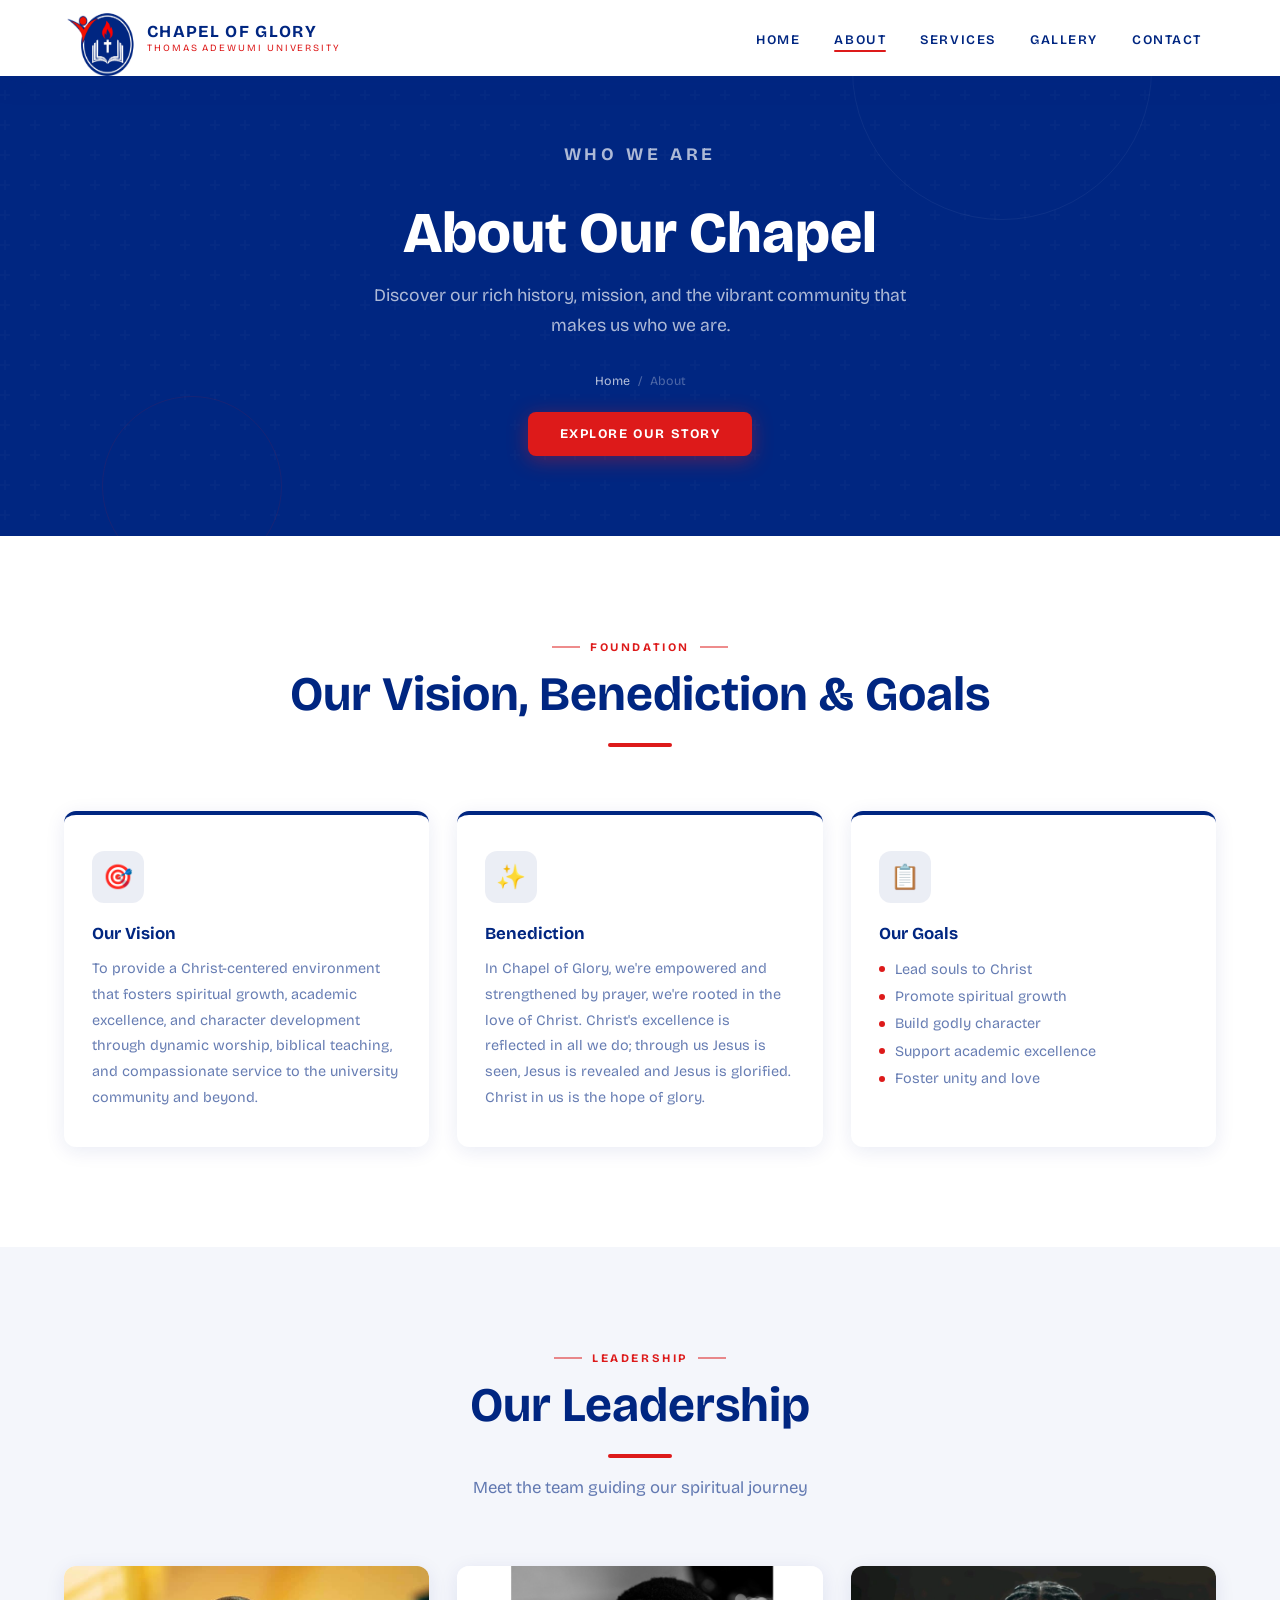
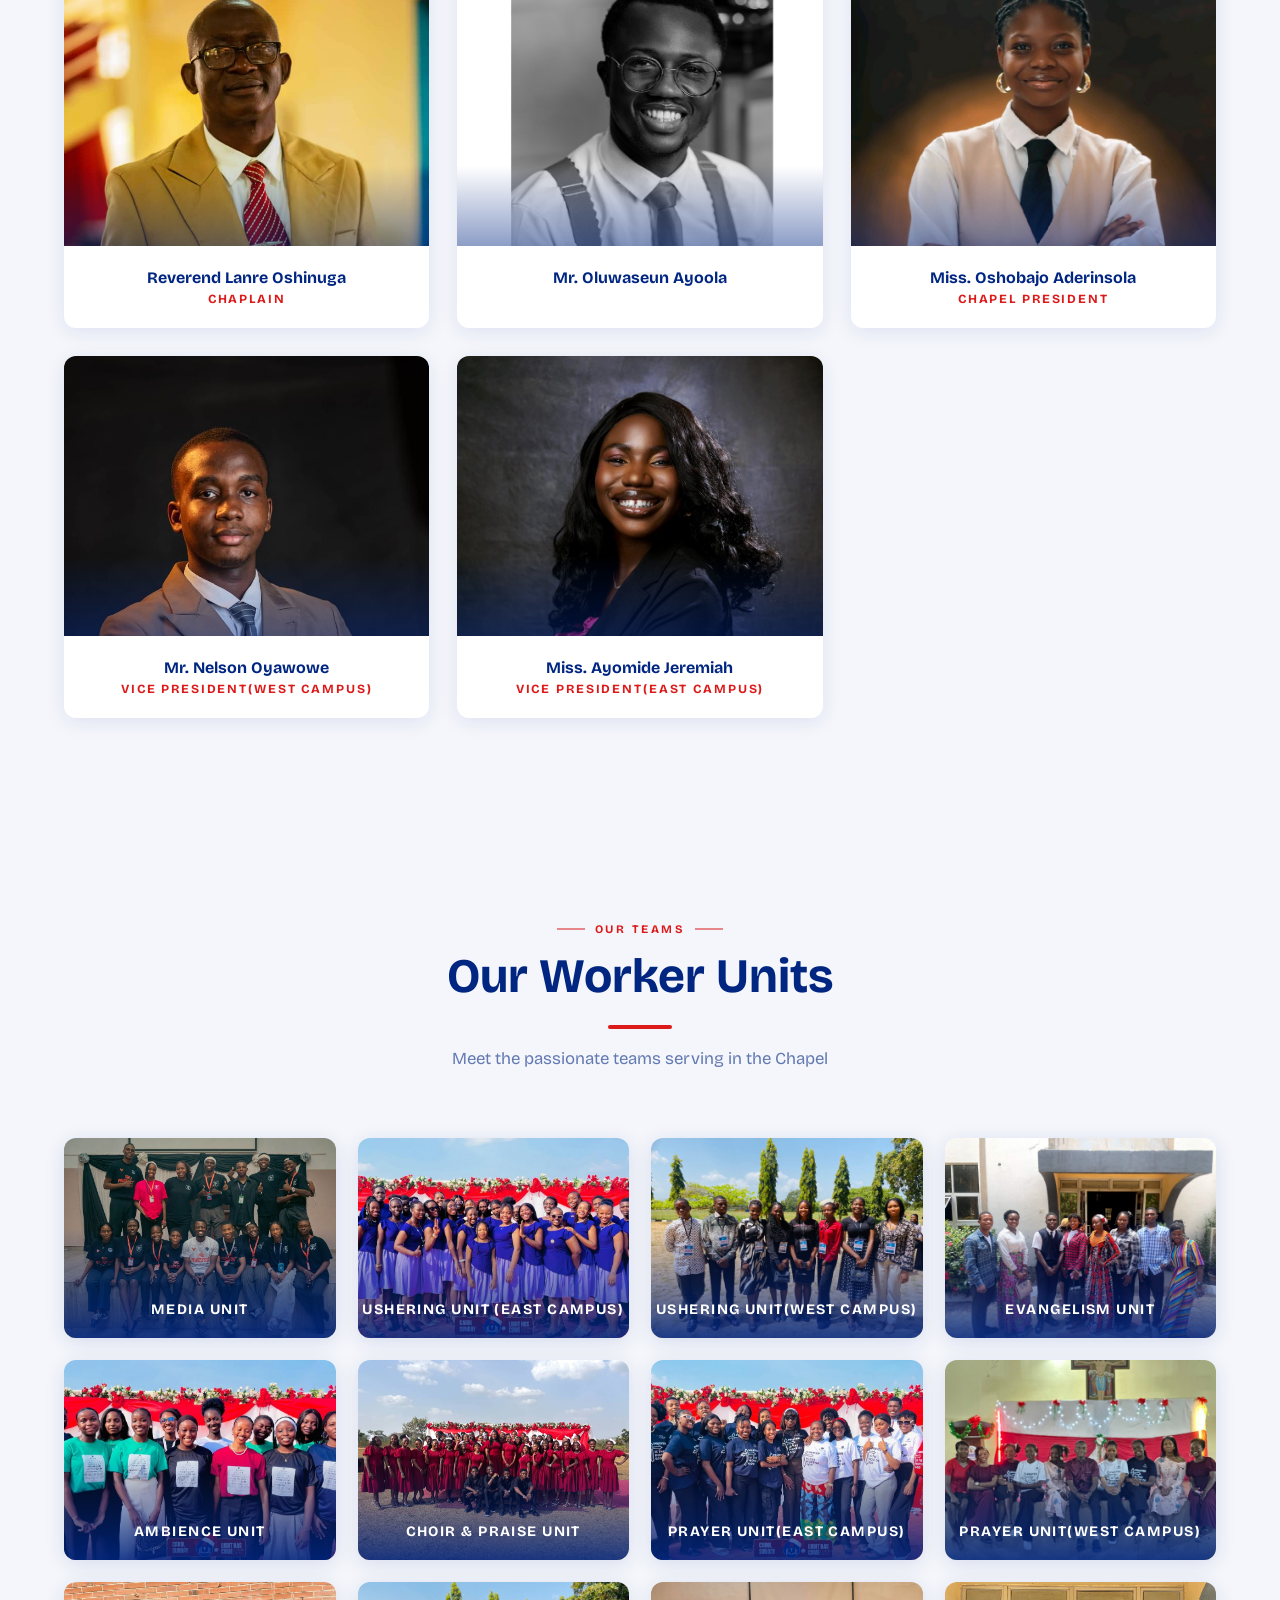
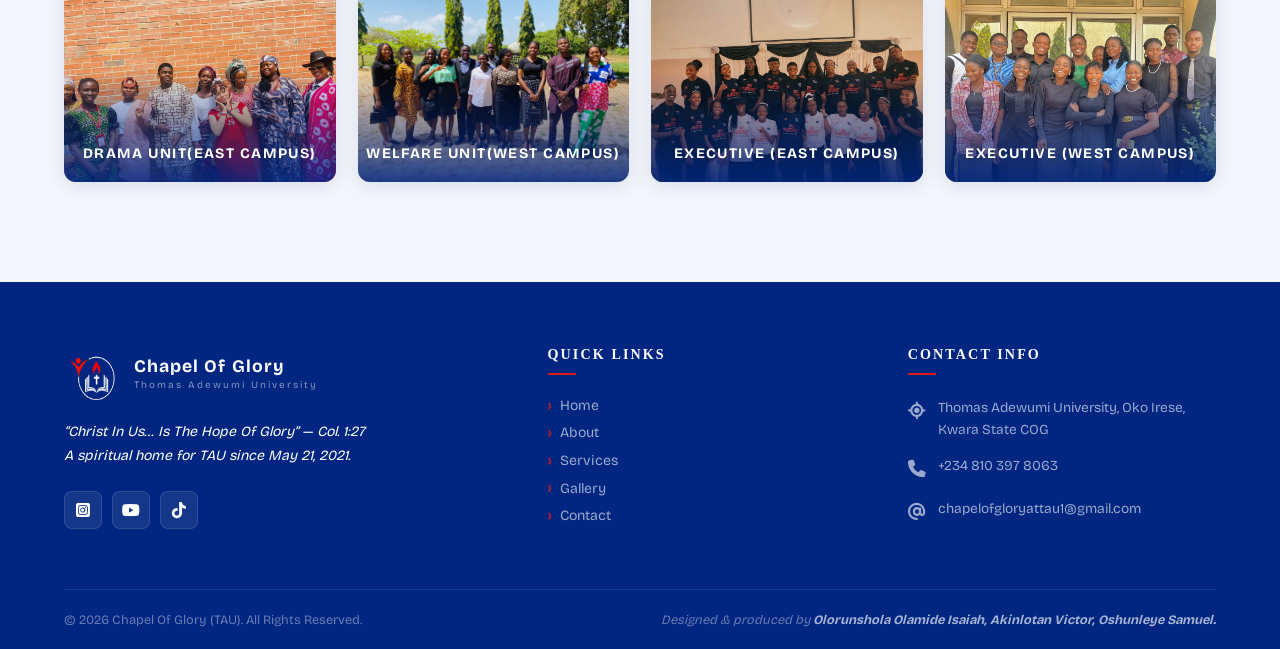
==== commit 860df871: "Add files via upload" ====
--- a/about.html
+++ b/about.html
@@ -273,7 +273,7 @@
         </div>
 
         <div class="unit-card reveal reveal-delay-2">
-          <img src="Image/usher.jpeg" alt="Ushering Unit" loading="lazy" />
+          <img src="Image/Usher west.jpeg" alt="Ushering Unit" loading="lazy" />
           <div class="unit-overlay">
             <span class="unit-name">Ushering Unit(West campus)</span>
           </div>
